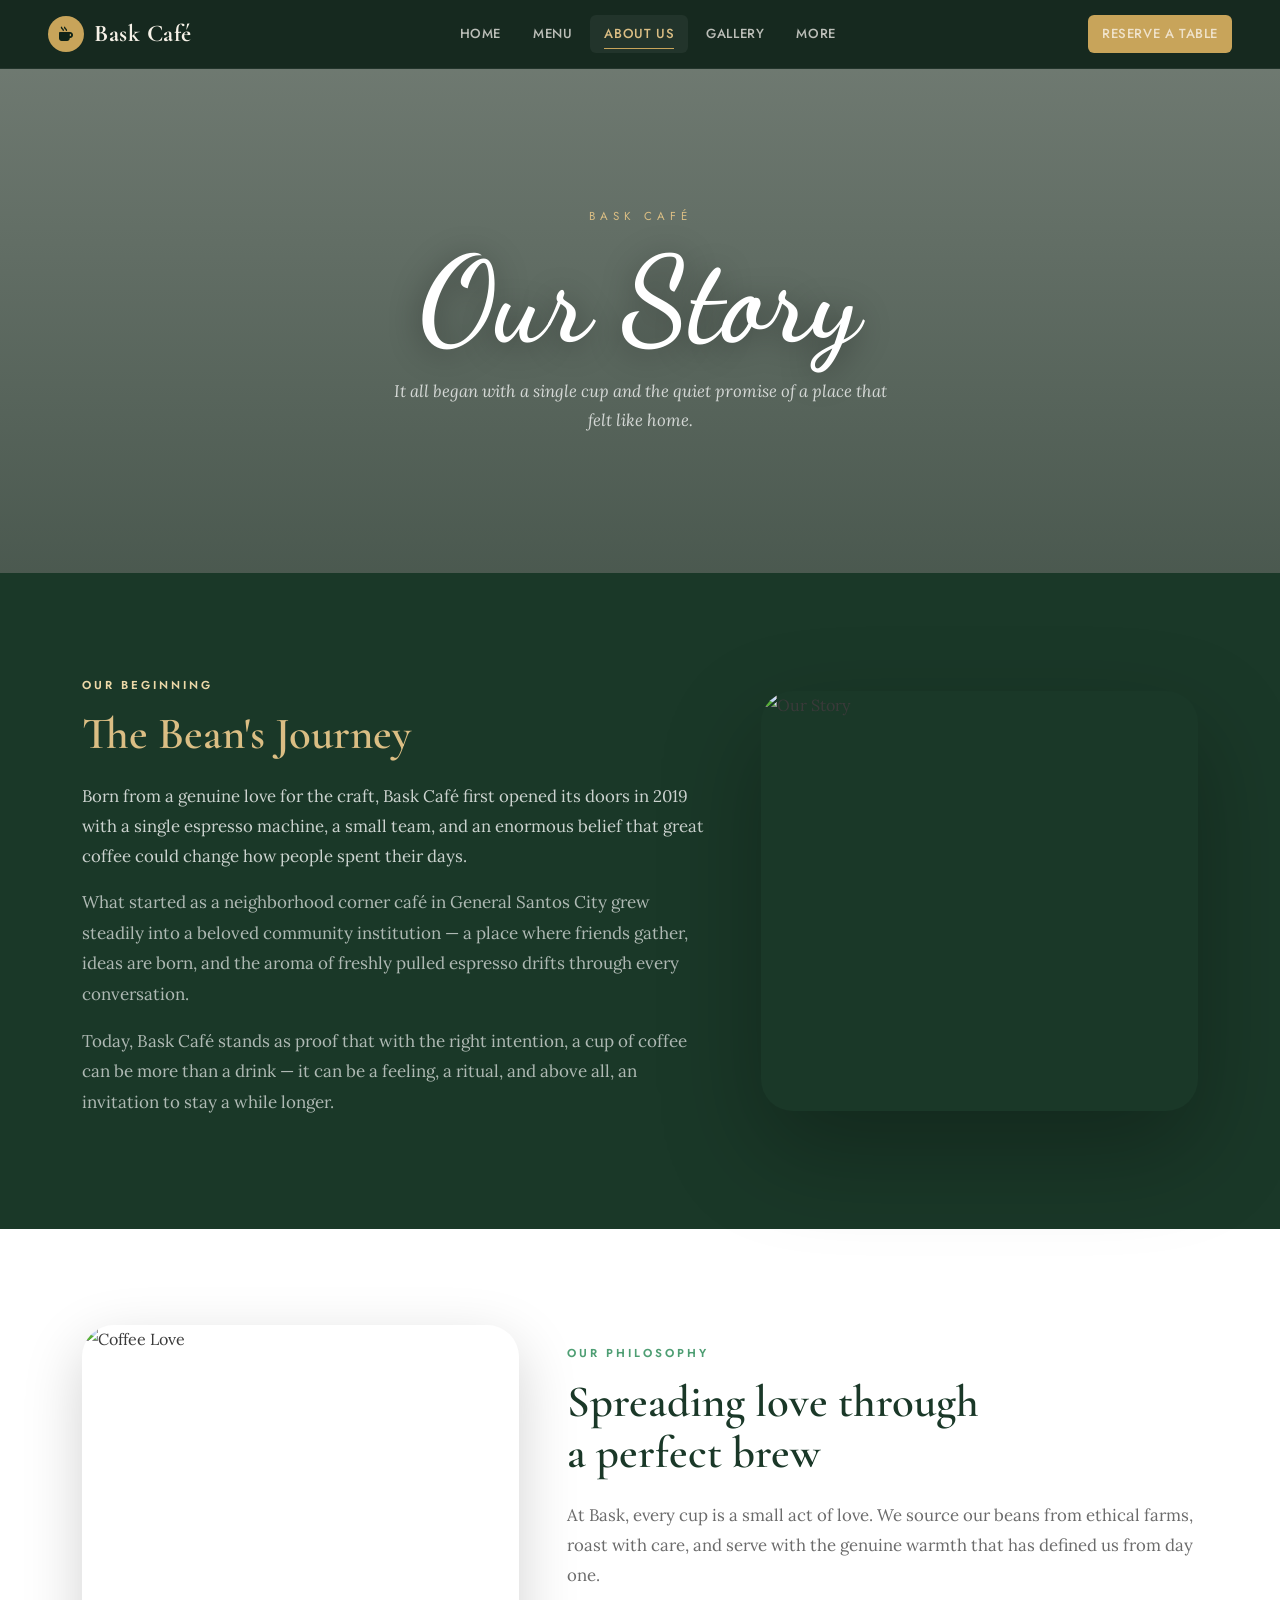
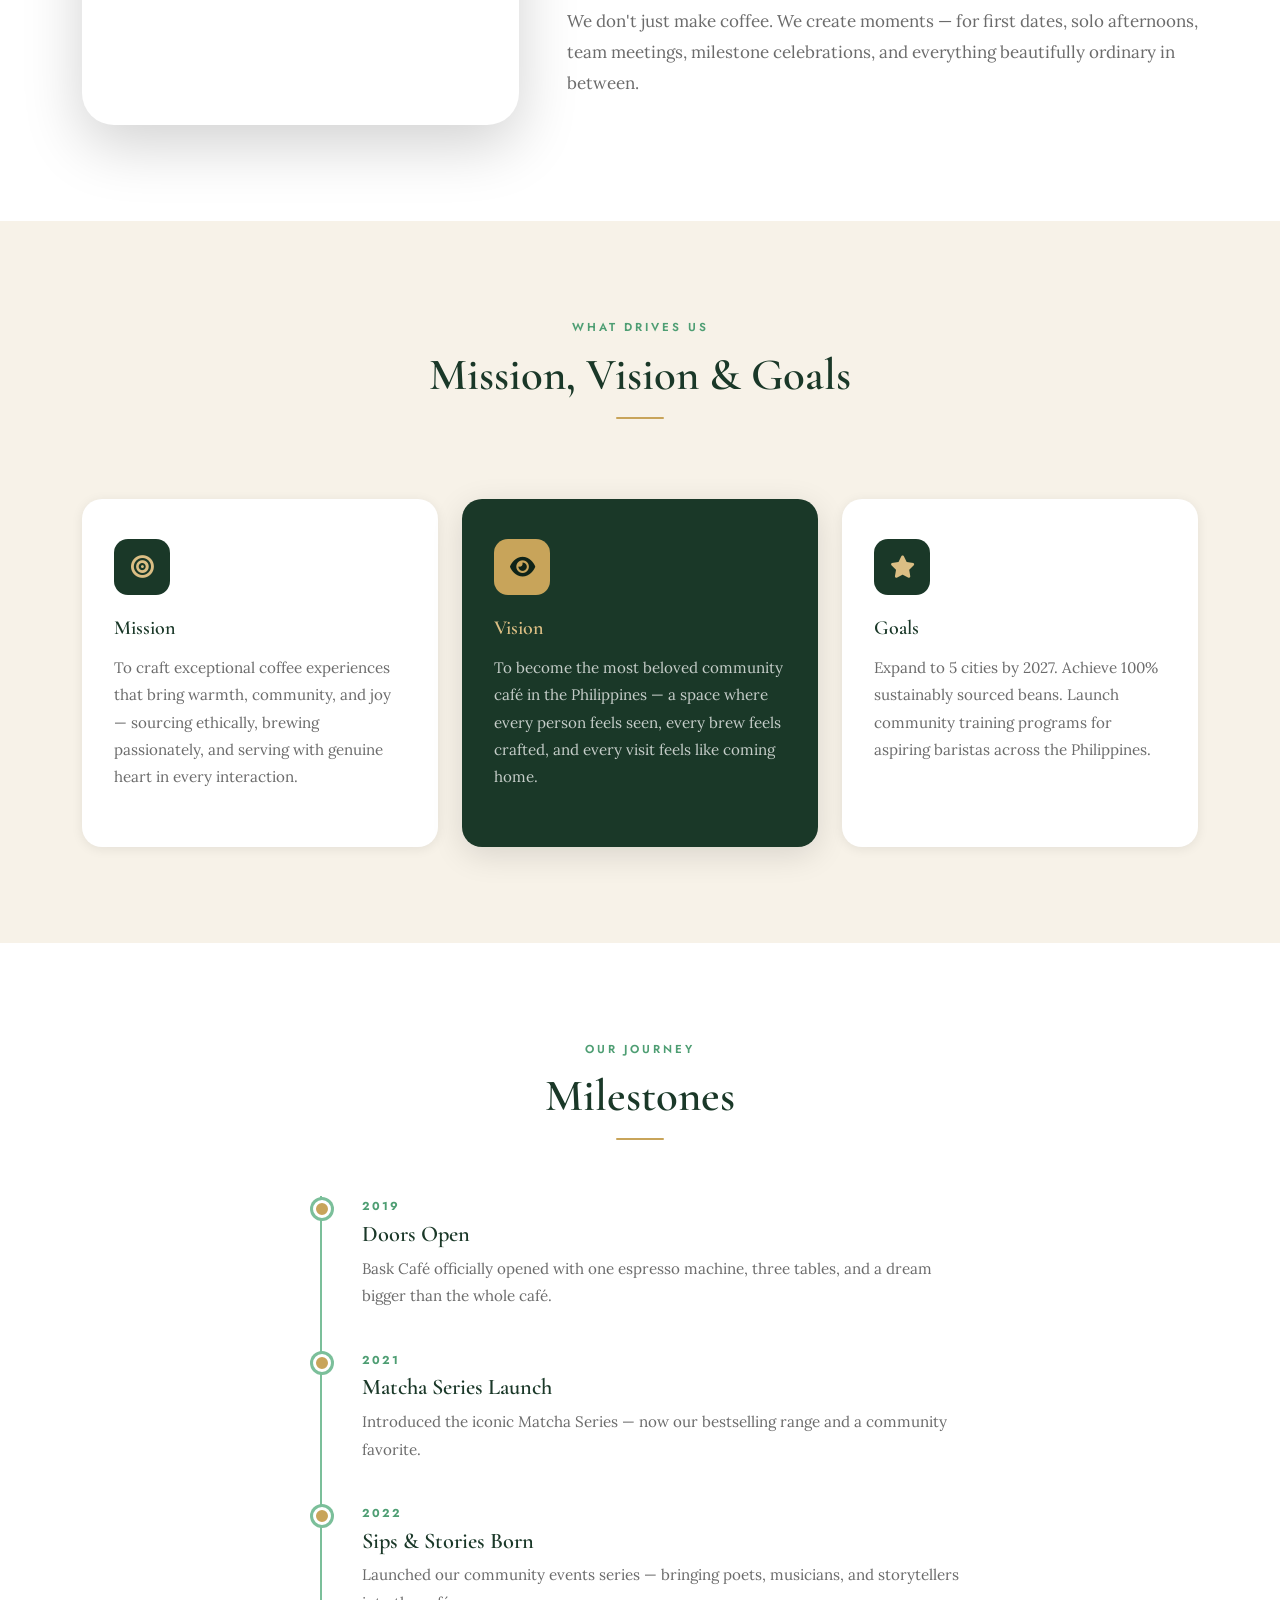
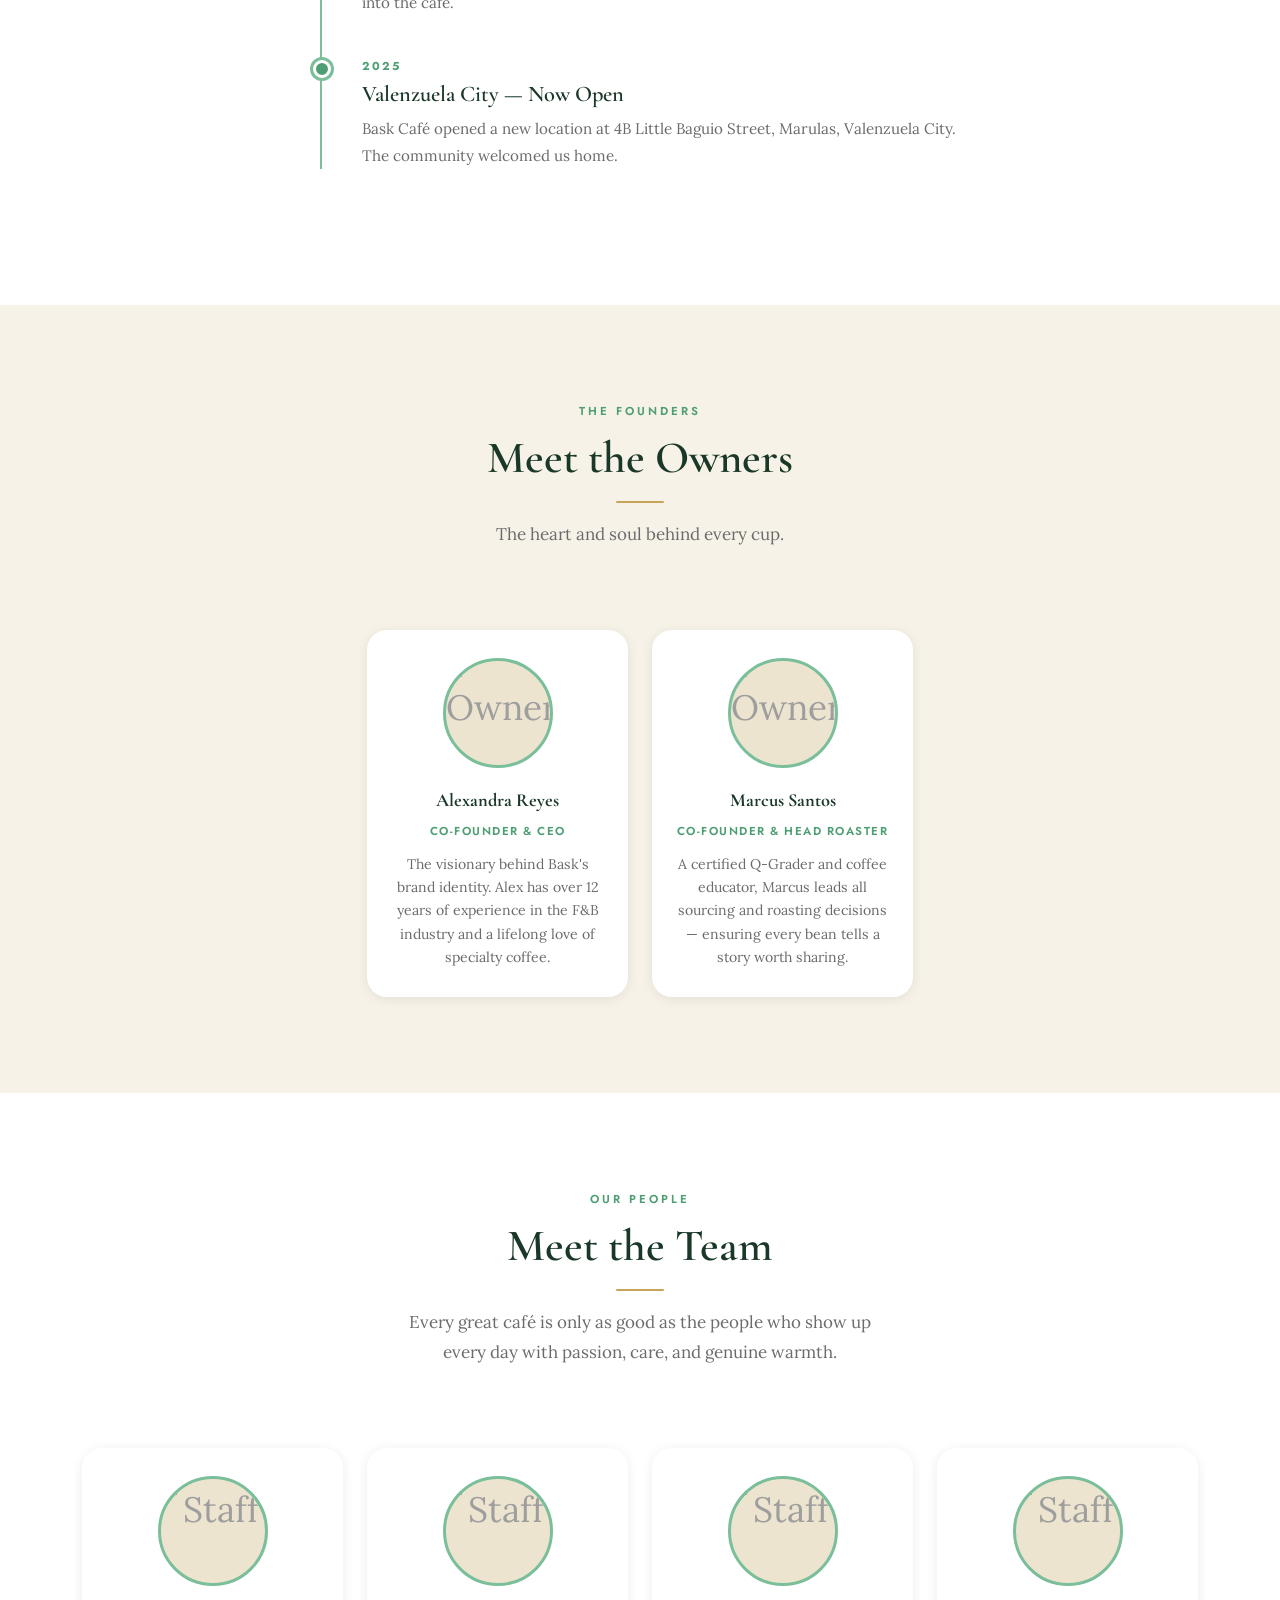
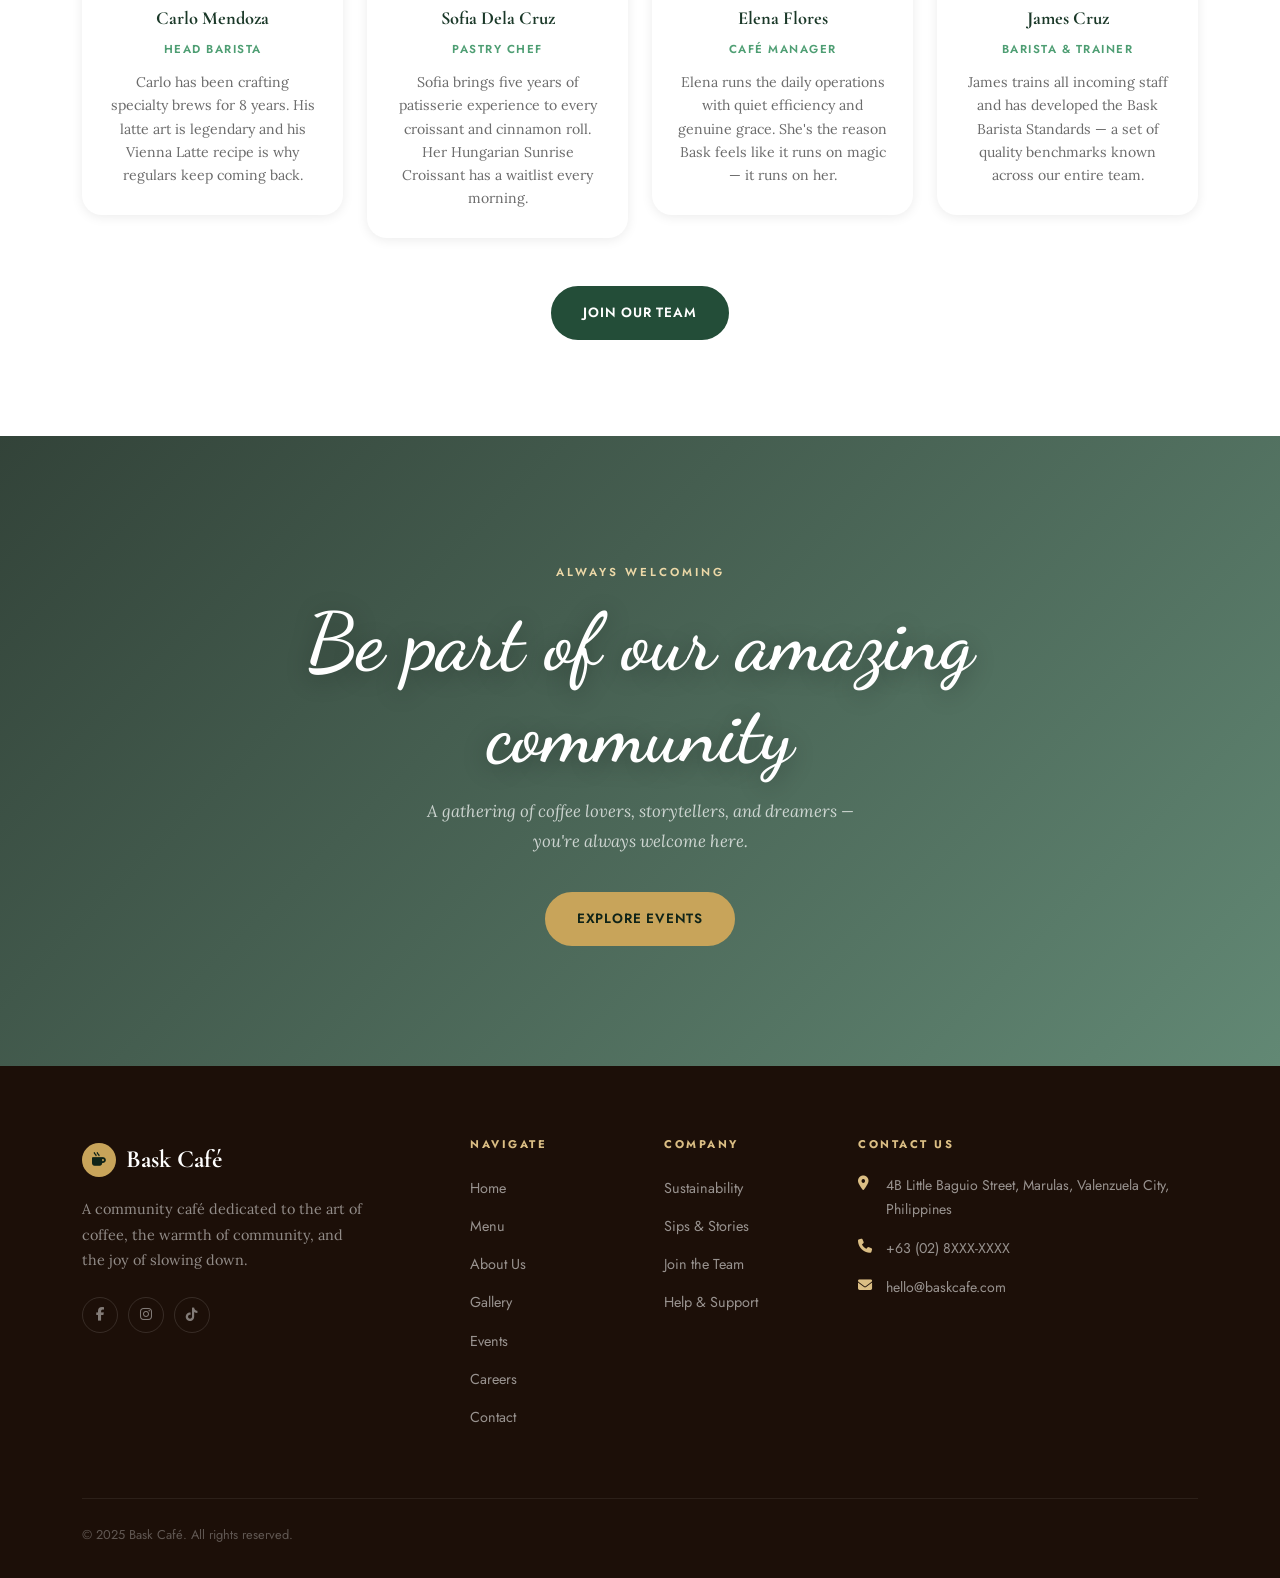
==== about.html @ c2fa4492 "refactor(ui/ux): first output layout" ====
<!DOCTYPE html>
<html lang="en">
<head>
  <meta charset="UTF-8"/>
  <meta name="viewport" content="width=device-width,initial-scale=1.0"/>
  <title>Bask Café — About Us</title>
  <link rel="stylesheet" href="https://cdn.jsdelivr.net/npm/bootstrap@5.3.2/dist/css/bootstrap.min.css"/>
  <link rel="stylesheet" href="https://cdnjs.cloudflare.com/ajax/libs/font-awesome/6.5.0/css/all.min.css"/>
  <link rel="stylesheet" href="style.css"/>
</head>
<body>
<nav class="navbar navbar-expand-lg bask-nav" id="mainNav">
  <div class="container-fluid">
    <a class="navbar-brand" href="index.html"><span class="brand-icon"><i class="fas fa-mug-hot"></i></span>Bask Café</a>
    <button class="navbar-toggler" type="button" data-bs-toggle="collapse" data-bs-target="#navMenu"><span class="navbar-toggler-icon"></span></button>
    <div class="collapse navbar-collapse justify-content-center" id="navMenu">
      <ul class="navbar-nav gap-1">
        <li class="nav-item"><a class="nav-link" href="index.html">Home</a></li>
        <li class="nav-item"><a class="nav-link" href="menu.html">Menu</a></li>
        <li class="nav-item"><a class="nav-link active" href="about.html">About Us</a></li>
        <li class="nav-item"><a class="nav-link" href="gallery.html">Gallery</a></li>
        <li class="nav-item dropdown">
          <a class="nav-link dropdown-toggle" href="#" data-bs-toggle="dropdown">More</a>
          <ul class="dropdown-menu">
            <li><a class="dropdown-item" href="events.html"><i class="fas fa-calendar-alt me-2 opacity-50"></i>Events &amp; Stories</a></li>
            <li><a class="dropdown-item" href="careers.html"><i class="fas fa-briefcase me-2 opacity-50"></i>Careers</a></li>
            <li><a class="dropdown-item" href="environment.html"><i class="fas fa-leaf me-2 opacity-50"></i>Our Environment</a></li>
            <li><hr class="dropdown-divider"/></li>
            <li><a class="dropdown-item" href="contact.html"><i class="fas fa-envelope me-2 opacity-50"></i>Contact Us</a></li>
          </ul>
        </li>
      </ul>
    </div>
    <div class="d-none d-lg-flex"><a href="contact.html" class="nav-link btn-nav-reserve">Reserve a Table</a></div>
  </div>
</nav>

<!-- HERO -->
<section class="page-hero">
  <div class="page-hero__bg" style="background-image:url('https://images.unsplash.com/photo-1554118811-1e0d58224f24?w=1920&q=85');"></div>
  <div class="page-hero__overlay"></div>
  <div class="page-hero__content">
    <p style="font-family:var(--font-ui);font-size:.72rem;letter-spacing:5px;text-transform:uppercase;color:var(--gold-400);margin-bottom:14px;">Bask Café</p>
    <h1 class="page-hero__script">Our Story</h1>
    <p class="page-hero__sub">It all began with a single cup and the quiet promise of a place that felt like home.</p>
  </div>
</section>

<!-- THE BEAN'S JOURNEY -->
<section class="section" style="background:var(--green-800);">
  <div class="container">
    <div class="row align-items-center g-5">
      <div class="col-lg-7" data-reveal>
        <span class="eyebrow" style="color:var(--gold-300);">Our Beginning</span>
        <h2 style="margin:12px 0 20px;color:var(--gold-400);">The Bean's Journey</h2>
        <p style="color:rgba(255,255,255,.78);margin-bottom:16px;font-size:1.05rem;">Born from a genuine love for the craft, Bask Café first opened its doors in 2019 with a single espresso machine, a small team, and an enormous belief that great coffee could change how people spent their days.</p>
        <p style="color:rgba(255,255,255,.65);margin-bottom:16px;">What started as a neighborhood corner café in General Santos City grew steadily into a beloved community institution — a place where friends gather, ideas are born, and the aroma of freshly pulled espresso drifts through every conversation.</p>
        <p style="color:rgba(255,255,255,.65);">Today, Bask Café stands as proof that with the right intention, a cup of coffee can be more than a drink — it can be a feeling, a ritual, and above all, an invitation to stay a while longer.</p>
      </div>
      <div class="col-lg-5" data-reveal data-reveal-delay="2">
        <div style="border-radius:var(--radius-xl);overflow:hidden;box-shadow:var(--shadow-xl);">
          <img src="https://images.unsplash.com/photo-1442512595331-e89e73853f31?w=700&q=85" alt="Our Story" style="width:100%;height:420px;object-fit:cover;"/>
        </div>
      </div>
    </div>
  </div>
</section>

<!-- SPREADING LOVE -->
<section class="section bg-white">
  <div class="container">
    <div class="row align-items-center g-5">
      <div class="col-lg-5" data-reveal>
        <div style="border-radius:var(--radius-xl);overflow:hidden;box-shadow:var(--shadow-lg);">
          <img src="https://images.unsplash.com/photo-1445116572660-236099ec97a0?w=700&q=85" alt="Coffee Love" style="width:100%;height:400px;object-fit:cover;"/>
        </div>
      </div>
      <div class="col-lg-7" data-reveal data-reveal-delay="2">
        <span class="eyebrow">Our Philosophy</span>
        <h2 style="margin:12px 0 20px;">Spreading love through<br>a perfect brew</h2>
        <p style="color:var(--text-500);margin-bottom:16px;font-size:1.05rem;">At Bask, every cup is a small act of love. We source our beans from ethical farms, roast with care, and serve with the genuine warmth that has defined us from day one.</p>
        <p style="color:var(--text-500);">We don't just make coffee. We create moments — for first dates, solo afternoons, team meetings, milestone celebrations, and everything beautifully ordinary in between.</p>
      </div>
    </div>
  </div>
</section>

<!-- MISSION / VISION / GOALS -->
<section class="section bg-cream">
  <div class="container">
    <div class="section-header centered" data-reveal>
      <span class="eyebrow">What Drives Us</span>
      <h2 style="margin-top:12px;">Mission, Vision &amp; Goals</h2>
      <div class="divider centered"></div>
    </div>
    <div class="row g-4 mt-2">
      <div class="col-md-4" data-reveal data-reveal-delay="1">
        <div style="background:var(--white);border-radius:var(--radius-lg);padding:40px 32px;height:100%;box-shadow:var(--shadow-sm);">
          <div style="width:56px;height:56px;background:var(--green-800);border-radius:14px;display:flex;align-items:center;justify-content:center;margin-bottom:22px;">
            <i class="fas fa-bullseye" style="color:var(--gold-400);font-size:1.4rem;"></i>
          </div>
          <h4 style="color:var(--green-800);margin-bottom:14px;font-size:1.25rem;">Mission</h4>
          <p style="color:var(--text-500);font-size:.95rem;line-height:1.8;">To craft exceptional coffee experiences that bring warmth, community, and joy — sourcing ethically, brewing passionately, and serving with genuine heart in every interaction.</p>
        </div>
      </div>
      <div class="col-md-4" data-reveal data-reveal-delay="2">
        <div style="background:var(--green-800);border-radius:var(--radius-lg);padding:40px 32px;height:100%;box-shadow:var(--shadow-md);">
          <div style="width:56px;height:56px;background:var(--gold-500);border-radius:14px;display:flex;align-items:center;justify-content:center;margin-bottom:22px;">
            <i class="fas fa-eye" style="color:var(--green-900);font-size:1.4rem;"></i>
          </div>
          <h4 style="color:var(--gold-400);margin-bottom:14px;font-size:1.25rem;">Vision</h4>
          <p style="color:rgba(255,255,255,.75);font-size:.95rem;line-height:1.8;">To become the most beloved community café in the Philippines — a space where every person feels seen, every brew feels crafted, and every visit feels like coming home.</p>
        </div>
      </div>
      <div class="col-md-4" data-reveal data-reveal-delay="3">
        <div style="background:var(--white);border-radius:var(--radius-lg);padding:40px 32px;height:100%;box-shadow:var(--shadow-sm);">
          <div style="width:56px;height:56px;background:var(--green-800);border-radius:14px;display:flex;align-items:center;justify-content:center;margin-bottom:22px;">
            <i class="fas fa-star" style="color:var(--gold-400);font-size:1.4rem;"></i>
          </div>
          <h4 style="color:var(--green-800);margin-bottom:14px;font-size:1.25rem;">Goals</h4>
          <p style="color:var(--text-500);font-size:.95rem;line-height:1.8;">Expand to 5 cities by 2027. Achieve 100% sustainably sourced beans. Launch community training programs for aspiring baristas across the Philippines.</p>
        </div>
      </div>
    </div>
  </div>
</section>

<!-- MILESTONES -->
<section class="section bg-white">
  <div class="container">
    <div class="section-header centered" data-reveal>
      <span class="eyebrow">Our Journey</span>
      <h2 style="margin-top:12px;">Milestones</h2>
      <div class="divider centered"></div>
    </div>
    <div style="position:relative;padding-left:40px;border-left:2px solid var(--green-300);max-width:640px;margin:40px auto 0;">
      <div style="margin-bottom:40px;position:relative;" data-reveal>
        <div style="position:absolute;left:-49px;top:4px;width:18px;height:18px;border-radius:50%;background:var(--gold-500);border:3px solid var(--white);box-shadow:0 0 0 3px var(--green-300);"></div>
        <p style="font-family:var(--font-ui);font-size:.72rem;font-weight:700;letter-spacing:2px;color:var(--green-400);text-transform:uppercase;margin-bottom:4px;">2019</p>
        <h4 style="color:var(--green-800);margin-bottom:8px;">Doors Open</h4>
        <p style="color:var(--text-500);font-size:.95rem;">Bask Café officially opened with one espresso machine, three tables, and a dream bigger than the whole café.</p>
      </div>
      <div style="margin-bottom:40px;position:relative;" data-reveal data-reveal-delay="1">
        <div style="position:absolute;left:-49px;top:4px;width:18px;height:18px;border-radius:50%;background:var(--gold-500);border:3px solid var(--white);box-shadow:0 0 0 3px var(--green-300);"></div>
        <p style="font-family:var(--font-ui);font-size:.72rem;font-weight:700;letter-spacing:2px;color:var(--green-400);text-transform:uppercase;margin-bottom:4px;">2021</p>
        <h4 style="color:var(--green-800);margin-bottom:8px;">Matcha Series Launch</h4>
        <p style="color:var(--text-500);font-size:.95rem;">Introduced the iconic Matcha Series — now our bestselling range and a community favorite.</p>
      </div>
      <div style="margin-bottom:40px;position:relative;" data-reveal data-reveal-delay="2">
        <div style="position:absolute;left:-49px;top:4px;width:18px;height:18px;border-radius:50%;background:var(--gold-500);border:3px solid var(--white);box-shadow:0 0 0 3px var(--green-300);"></div>
        <p style="font-family:var(--font-ui);font-size:.72rem;font-weight:700;letter-spacing:2px;color:var(--green-400);text-transform:uppercase;margin-bottom:4px;">2022</p>
        <h4 style="color:var(--green-800);margin-bottom:8px;">Sips &amp; Stories Born</h4>
        <p style="color:var(--text-500);font-size:.95rem;">Launched our community events series — bringing poets, musicians, and storytellers into the café.</p>
      </div>
      <div style="margin-bottom:40px;position:relative;" data-reveal data-reveal-delay="3">
        <div style="position:absolute;left:-49px;top:4px;width:18px;height:18px;border-radius:50%;background:var(--green-400);border:3px solid var(--white);box-shadow:0 0 0 3px var(--green-300);"></div>
        <p style="font-family:var(--font-ui);font-size:.72rem;font-weight:700;letter-spacing:2px;color:var(--green-400);text-transform:uppercase;margin-bottom:4px;">2025</p>
        <h4 style="color:var(--green-800);margin-bottom:8px;">Valenzuela City — Now Open</h4>
        <p style="color:var(--text-500);font-size:.95rem;">Bask Café opened a new location at 4B Little Baguio Street, Marulas, Valenzuela City. The community welcomed us home.</p>
      </div>
    </div>
  </div>
</section>

<!-- MEET THE OWNERS -->
<section class="section bg-cream">
  <div class="container">
    <div class="section-header centered" data-reveal>
      <span class="eyebrow">The Founders</span>
      <h2 style="margin-top:12px;">Meet the Owners</h2>
      <div class="divider centered"></div>
      <p style="color:var(--text-500);max-width:500px;margin:0 auto;">The heart and soul behind every cup.</p>
    </div>
    <div class="row g-4 justify-content-center mt-2">
      <div class="col-6 col-md-4 col-lg-3" data-reveal data-reveal-delay="1">
        <div class="team-card">
          <div class="team-card__photo-placeholder">
            <img src="https://images.unsplash.com/photo-1573497019940-1c28c88b4f3e?w=300&q=80" alt="Owner" style="width:100%;height:100%;object-fit:cover;border-radius:50%;"/>
          </div>
          <div class="team-card__body">
            <div class="team-card__name">Alexandra Reyes</div>
            <div class="team-card__role">Co-Founder &amp; CEO</div>
            <div class="team-card__bio">The visionary behind Bask's brand identity. Alex has over 12 years of experience in the F&amp;B industry and a lifelong love of specialty coffee.</div>
          </div>
        </div>
      </div>
      <div class="col-6 col-md-4 col-lg-3" data-reveal data-reveal-delay="2">
        <div class="team-card">
          <div class="team-card__photo-placeholder">
            <img src="https://images.unsplash.com/photo-1507003211169-0a1dd7228f2d?w=300&q=80" alt="Owner" style="width:100%;height:100%;object-fit:cover;border-radius:50%;"/>
          </div>
          <div class="team-card__body">
            <div class="team-card__name">Marcus Santos</div>
            <div class="team-card__role">Co-Founder &amp; Head Roaster</div>
            <div class="team-card__bio">A certified Q-Grader and coffee educator, Marcus leads all sourcing and roasting decisions — ensuring every bean tells a story worth sharing.</div>
          </div>
        </div>
      </div>
    </div>
  </div>
</section>

<!-- MEET THE STAFF -->
<section class="section bg-white">
  <div class="container">
    <div class="section-header centered" data-reveal>
      <span class="eyebrow">Our People</span>
      <h2 style="margin-top:12px;">Meet the Team</h2>
      <div class="divider centered"></div>
      <p style="color:var(--text-500);max-width:480px;margin:0 auto;">Every great café is only as good as the people who show up every day with passion, care, and genuine warmth.</p>
    </div>
    <div class="row g-4 justify-content-center mt-2">
      <div class="col-6 col-md-4 col-lg-3" data-reveal data-reveal-delay="1">
        <div class="team-card">
          <div class="team-card__photo-placeholder" style="overflow:hidden;">
            <img src="https://images.unsplash.com/photo-1488161628813-04466f872be2?w=300&q=80" alt="Staff" style="width:100%;height:100%;object-fit:cover;border-radius:50%;"/>
          </div>
          <div class="team-card__body">
            <div class="team-card__name">Carlo Mendoza</div>
            <div class="team-card__role">Head Barista</div>
            <div class="team-card__bio">Carlo has been crafting specialty brews for 8 years. His latte art is legendary and his Vienna Latte recipe is why regulars keep coming back.</div>
          </div>
        </div>
      </div>
      <div class="col-6 col-md-4 col-lg-3" data-reveal data-reveal-delay="2">
        <div class="team-card">
          <div class="team-card__photo-placeholder" style="overflow:hidden;">
            <img src="https://images.unsplash.com/photo-1580489944761-15a19d654956?w=300&q=80" alt="Staff" style="width:100%;height:100%;object-fit:cover;border-radius:50%;"/>
          </div>
          <div class="team-card__body">
            <div class="team-card__name">Sofia Dela Cruz</div>
            <div class="team-card__role">Pastry Chef</div>
            <div class="team-card__bio">Sofia brings five years of patisserie experience to every croissant and cinnamon roll. Her Hungarian Sunrise Croissant has a waitlist every morning.</div>
          </div>
        </div>
      </div>
      <div class="col-6 col-md-4 col-lg-3" data-reveal data-reveal-delay="3">
        <div class="team-card">
          <div class="team-card__photo-placeholder" style="overflow:hidden;">
            <img src="https://images.unsplash.com/photo-1438761681033-6461ffad8d80?w=300&q=80" alt="Staff" style="width:100%;height:100%;object-fit:cover;border-radius:50%;"/>
          </div>
          <div class="team-card__body">
            <div class="team-card__name">Elena Flores</div>
            <div class="team-card__role">Café Manager</div>
            <div class="team-card__bio">Elena runs the daily operations with quiet efficiency and genuine grace. She's the reason Bask feels like it runs on magic — it runs on her.</div>
          </div>
        </div>
      </div>
      <div class="col-6 col-md-4 col-lg-3" data-reveal data-reveal-delay="4">
        <div class="team-card">
          <div class="team-card__photo-placeholder" style="overflow:hidden;">
            <img src="https://images.unsplash.com/photo-1507003211169-0a1dd7228f2d?w=300&q=80" alt="Staff" style="width:100%;height:100%;object-fit:cover;border-radius:50%;"/>
          </div>
          <div class="team-card__body">
            <div class="team-card__name">James Cruz</div>
            <div class="team-card__role">Barista &amp; Trainer</div>
            <div class="team-card__bio">James trains all incoming staff and has developed the Bask Barista Standards — a set of quality benchmarks known across our entire team.</div>
          </div>
        </div>
      </div>
    </div>
    <div class="text-center mt-5" data-reveal>
      <a href="careers.html" class="btn-bask btn-bask-green">Join Our Team</a>
    </div>
  </div>
</section>

<!-- COMMUNITY CTA -->
<section class="community-section">
  <div class="community-section__bg" style="background-image:url('https://images.unsplash.com/photo-1447933601403-0c6688de566e?w=1600&q=80');"></div>
  <div class="community-section__overlay"></div>
  <div class="container community-section__content">
    <span class="eyebrow" style="color:var(--gold-300);" data-reveal>Always Welcoming</span>
    <h2 data-reveal data-reveal-delay="1" style="margin:12px 0 16px;">Be part of our amazing<br>community</h2>
    <p style="color:rgba(255,255,255,.72);max-width:440px;margin:0 auto 36px;font-size:1.05rem;font-style:italic;" data-reveal data-reveal-delay="2">A gathering of coffee lovers, storytellers, and dreamers — you're always welcome here.</p>
    <a href="events.html" class="btn-bask btn-bask-gold" data-reveal data-reveal-delay="3">Explore Events</a>
  </div>
</section>

<footer class="bask-footer">
  <div class="container">
    <div class="row g-5">
      <div class="col-lg-4"><div class="footer__brand"><span class="footer__brand-icon"><i class="fas fa-mug-hot"></i></span>Bask Café</div><p class="footer__desc">A community café dedicated to the art of coffee, the warmth of community, and the joy of slowing down.</p><div class="footer__socials mt-4"><a href="#" class="footer__social-btn"><i class="fab fa-facebook-f"></i></a><a href="#" class="footer__social-btn"><i class="fab fa-instagram"></i></a><a href="#" class="footer__social-btn"><i class="fab fa-tiktok"></i></a></div></div>
      <div class="col-6 col-lg-2"><h6 class="footer__heading">Navigate</h6><ul class="footer__links"><li><a href="index.html">Home</a></li><li><a href="menu.html">Menu</a></li><li><a href="about.html">About Us</a></li><li><a href="gallery.html">Gallery</a></li><li><a href="events.html">Events</a></li><li><a href="careers.html">Careers</a></li><li><a href="contact.html">Contact</a></li></ul></div>
      <div class="col-6 col-lg-2"><h6 class="footer__heading">Company</h6><ul class="footer__links"><li><a href="environment.html">Sustainability</a></li><li><a href="events.html">Sips &amp; Stories</a></li><li><a href="careers.html">Join the Team</a></li><li><a href="contact.html">Help &amp; Support</a></li></ul></div>
      <div class="col-lg-4"><h6 class="footer__heading">Contact Us</h6><div class="footer__contact-item"><i class="fas fa-map-marker-alt"></i><span>4B Little Baguio Street, Marulas, Valenzuela City, Philippines</span></div><div class="footer__contact-item"><i class="fas fa-phone"></i><span>+63 (02) 8XXX-XXXX</span></div><div class="footer__contact-item"><i class="fas fa-envelope"></i><span>hello@baskcafe.com</span></div></div>
    </div>
    <div class="footer__bottom"><p>© 2025 Bask Café. All rights reserved.</p></div>
  </div>
</footer>
<button class="back-to-top" id="backToTop"><i class="fas fa-chevron-up"></i></button>
<script src="https://cdn.jsdelivr.net/npm/bootstrap@5.3.2/dist/js/bootstrap.bundle.min.js"></script>
<script src="main.js"></script>
</body>
</html>
---- style.css ----
/* ================================================================
   BASK CAFÉ — Master Stylesheet v2.0
   baskcafe.infinityfreeapp.com
   ================================================================ */

@import url('https://fonts.googleapis.com/css2?family=Cormorant+Garamond:ital,wght@0,300;0,400;0,600;0,700;1,300;1,400;1,600&family=Dancing+Script:wght@500;600;700&family=Jost:wght@300;400;500;600;700&family=Lora:ital,wght@0,400;0,600;1,400&display=swap');

/* ── CSS Variables ── */
:root {
  /* Palette */
  --green-900: #0f2318;
  --green-800: #1a3828;
  --green-700: #234d38;
  --green-600: #2e6249;
  --green-500: #3a7a5c;
  --green-400: #4e9e73;
  --green-300: #7bbf9a;
  --green-100: #d4ead9;
  --cream-100: #fdfaf5;
  --cream-200: #f7f2e8;
  --cream-300: #ede4d0;
  --cream-400: #ddd0b5;
  --brown-900: #1c0f08;
  --brown-800: #2e1a0e;
  --brown-700: #4a2c17;
  --brown-500: #7a5233;
  --gold-500:  #c8a45a;
  --gold-400:  #dbbe84;
  --gold-300:  #edd9a8;
  --white:     #ffffff;
  --text-900:  #111111;
  --text-700:  #3a3a3a;
  --text-500:  #6b6b6b;
  --text-300:  #9e9e9e;

  /* Typography */
  --font-display: 'Cormorant Garamond', serif;
  --font-script:  'Dancing Script', cursive;
  --font-ui:      'Jost', sans-serif;
  --font-body:    'Lora', serif;

  /* Spacing & Shape */
  --radius-sm:  6px;
  --radius-md:  12px;
  --radius-lg:  20px;
  --radius-xl:  32px;

  /* Shadows */
  --shadow-xs:  0 1px 4px rgba(0,0,0,.06);
  --shadow-sm:  0 2px 12px rgba(0,0,0,.08);
  --shadow-md:  0 8px 32px rgba(0,0,0,.12);
  --shadow-lg:  0 20px 60px rgba(0,0,0,.18);
  --shadow-xl:  0 40px 100px rgba(0,0,0,.28);

  /* Transitions */
  --ease:        cubic-bezier(.4,0,.2,1);
  --ease-spring: cubic-bezier(.34,1.56,.64,1);
  --t-fast:  .15s;
  --t-mid:   .3s;
  --t-slow:  .6s;
}

/* ── Reset ── */
*,*::before,*::after { box-sizing:border-box; margin:0; padding:0; }
html { scroll-behavior:smooth; font-size:16px; }
body {
  font-family: var(--font-body);
  font-size: 1rem;
  line-height: 1.75;
  color: var(--text-700);
  background: var(--cream-100);
  overflow-x: hidden;
  -webkit-font-smoothing: antialiased;
}
img { max-width:100%; height:auto; display:block; }
a  { text-decoration:none; color:inherit; }

/* ── TYPOGRAPHY SCALE ── */
h1,h2,h3,h4,h5,h6 {
  font-family: var(--font-display);
  line-height: 1.15;
  color: var(--green-800);
  font-weight: 600;
}
h1 { font-size: clamp(2.4rem, 5vw, 3.8rem); }
h2 { font-size: clamp(1.8rem, 3.5vw, 2.8rem); }
h3 { font-size: clamp(1.4rem, 2.5vw, 1.9rem); }
h4 { font-size: clamp(1.1rem, 2vw, 1.4rem); }
p  { font-size: 1.0625rem; line-height: 1.8; }

.script-title {
  font-family: var(--font-script);
  font-weight: 700;
  line-height: 1;
}

.eyebrow {
  font-family: var(--font-ui);
  font-size: .72rem;
  font-weight: 600;
  letter-spacing: 3px;
  text-transform: uppercase;
  color: var(--green-400);
}

/* ════════════════════════════════════════
   NAVBAR
════════════════════════════════════════ */
.bask-nav {
  position: sticky;
  top: 0;
  z-index: 1000;
  background: rgba(15, 35, 24, .97);
  backdrop-filter: blur(16px);
  -webkit-backdrop-filter: blur(16px);
  border-bottom: 1px solid rgba(255,255,255,.06);
  transition: background var(--t-mid) var(--ease);
}

.bask-nav .container-fluid { padding: 0 clamp(1rem, 4vw, 3rem); }
.bask-nav .navbar-brand {
  font-family: var(--font-display);
  font-size: 1.5rem;
  font-weight: 700;
  color: var(--cream-200) !important;
  letter-spacing: .5px;
  display: flex;
  align-items: center;
  gap: 10px;
}
.bask-nav .brand-icon {
  width: 36px;
  height: 36px;
  background: var(--gold-500);
  border-radius: 50%;
  display: flex;
  align-items: center;
  justify-content: center;
  font-size: .9rem;
  color: var(--green-900);
  flex-shrink: 0;
}

/* Nav links */
.bask-nav .nav-link {
  font-family: var(--font-ui);
  font-size: .82rem;
  font-weight: 500;
  letter-spacing: .6px;
  text-transform: uppercase;
  color: rgba(253,250,245,.72) !important;
  padding: 8px 14px !important;
  border-radius: var(--radius-sm);
  position: relative;
  transition: color var(--t-fast) var(--ease), background var(--t-fast) var(--ease);
}
.bask-nav .nav-link::after {
  content: '';
  position: absolute;
  bottom: 4px;
  left: 14px;
  right: 14px;
  height: 1.5px;
  background: var(--gold-500);
  transform: scaleX(0);
  transition: transform var(--t-mid) var(--ease-spring);
}
.bask-nav .nav-link:hover,
.bask-nav .nav-link.active {
  color: var(--gold-400) !important;
  background: rgba(255,255,255,.05);
}
.bask-nav .nav-link:hover::after,
.bask-nav .nav-link.active::after { transform: scaleX(1); }

/* Dropdown */
.bask-nav .dropdown-menu {
  background: var(--green-900);
  border: 1px solid rgba(255,255,255,.1);
  border-radius: var(--radius-md);
  padding: 8px;
  box-shadow: var(--shadow-lg);
  margin-top: 6px !important;
  min-width: 200px;
}
.bask-nav .dropdown-item {
  font-family: var(--font-ui);
  font-size: .84rem;
  color: rgba(253,250,245,.75);
  padding: 9px 14px;
  border-radius: var(--radius-sm);
  transition: all var(--t-fast) var(--ease);
}
.bask-nav .dropdown-item:hover {
  background: rgba(200,164,90,.15);
  color: var(--gold-400);
}
.bask-nav .dropdown-divider {
  border-color: rgba(255,255,255,.08);
  margin: 6px 0;
}

/* CTA Button in nav */
.btn-nav-reserve {
  font-family: var(--font-ui);
  font-size: .8rem;
  font-weight: 600;
  letter-spacing: .8px;
  text-transform: uppercase;
  color: var(--green-900) !important;
  background: var(--gold-500);
  border: none;
  padding: 9px 22px !important;
  border-radius: 40px;
  transition: all var(--t-mid) var(--ease-spring);
}
.btn-nav-reserve:hover {
  background: var(--gold-400);
  transform: scale(1.04);
  box-shadow: 0 4px 20px rgba(200,164,90,.45);
}
.btn-nav-reserve::after { display:none !important; }

.navbar-toggler {
  border: 1px solid rgba(255,255,255,.2) !important;
  padding: 6px 10px;
}
.navbar-toggler-icon { filter: invert(1) brightness(.8); }

/* ════════════════════════════════════════
   BUTTONS
════════════════════════════════════════ */
.btn-bask {
  display: inline-flex;
  align-items: center;
  gap: 8px;
  font-family: var(--font-ui);
  font-size: .84rem;
  font-weight: 600;
  letter-spacing: .8px;
  text-transform: uppercase;
  padding: 13px 30px;
  border-radius: 40px;
  border: 2px solid transparent;
  cursor: pointer;
  transition: all var(--t-mid) var(--ease-spring);
  white-space: nowrap;
}
.btn-bask:hover { transform: translateY(-2px); }

.btn-bask-green {
  background: var(--green-700);
  color: var(--white);
  border-color: var(--green-700);
}
.btn-bask-green:hover {
  background: var(--green-600);
  border-color: var(--green-600);
  box-shadow: 0 8px 28px rgba(46,98,73,.4);
  color: var(--white);
}

.btn-bask-gold {
  background: var(--gold-500);
  color: var(--green-900);
  border-color: var(--gold-500);
}
.btn-bask-gold:hover {
  background: var(--gold-400);
  border-color: var(--gold-400);
  box-shadow: 0 8px 28px rgba(200,164,90,.45);
  color: var(--green-900);
}

.btn-bask-outline-white {
  background: transparent;
  color: var(--white);
  border-color: rgba(255,255,255,.5);
}
.btn-bask-outline-white:hover {
  background: rgba(255,255,255,.1);
  border-color: var(--white);
  color: var(--white);
}

.btn-bask-outline-green {
  background: transparent;
  color: var(--green-700);
  border-color: var(--green-700);
}
.btn-bask-outline-green:hover {
  background: var(--green-700);
  color: var(--white);
}

/* ════════════════════════════════════════
   HERO / PAGE HERO
════════════════════════════════════════ */
.hero {
  position: relative;
  min-height: 90vh;
  display: flex;
  align-items: center;
  justify-content: center;
  overflow: hidden;
}
.hero-inner { min-height: 60vh; }

.hero__bg {
  position: absolute;
  inset: 0;
  background-size: cover;
  background-position: center;
  z-index: 0;
  transition: transform 8s ease;
}
.hero__overlay {
  position: absolute;
  inset: 0;
  z-index: 1;
}
.hero__content {
  position: relative;
  z-index: 2;
  padding: 60px 20px;
  text-align: center;
}

.hero__script {
  font-family: var(--font-script);
  font-size: clamp(5rem, 14vw, 11rem);
  color: var(--white);
  line-height: .95;
  text-shadow: 0 6px 40px rgba(0,0,0,.45);
}

.hero__tagline {
  font-family: var(--font-ui);
  font-size: .75rem;
  letter-spacing: 4px;
  text-transform: uppercase;
  color: var(--gold-400);
  margin-bottom: 12px;
}
.hero__sub {
  font-family: var(--font-body);
  font-size: 1.1rem;
  color: rgba(255,255,255,.8);
  max-width: 540px;
  margin: 20px auto 36px;
  line-height: 1.8;
  font-style: italic;
}

/* Scroll indicator */
.scroll-indicator {
  position: absolute;
  bottom: 32px;
  left: 50%;
  transform: translateX(-50%);
  z-index: 3;
  display: flex;
  flex-direction: column;
  align-items: center;
  gap: 6px;
}
.scroll-indicator span {
  font-family: var(--font-ui);
  font-size: .62rem;
  letter-spacing: 2px;
  text-transform: uppercase;
  color: rgba(255,255,255,.4);
}
.scroll-indicator__line {
  width: 1px;
  height: 48px;
  background: linear-gradient(to bottom, rgba(200,164,90,.6), transparent);
  animation: scrollPulse 2s ease infinite;
}
@keyframes scrollPulse {
  0%,100% { opacity:.4; transform:scaleY(1); }
  50%      { opacity:1;  transform:scaleY(1.1); }
}

/* ════════════════════════════════════════
   SECTION UTILITIES
════════════════════════════════════════ */
.section { padding: 96px 0; }
.section-sm { padding: 64px 0; }
.section-lg { padding: 128px 0; }

.section-header { margin-bottom: 56px; }
.section-header.centered { text-align: center; }
.section-header.centered .eyebrow { display: block; margin-bottom: 12px; }

.divider {
  width: 48px;
  height: 2px;
  background: var(--gold-500);
  border-radius: 2px;
  margin: 16px 0;
}
.divider.centered { margin: 16px auto; }

/* ════════════════════════════════════════
   CARD SYSTEM
════════════════════════════════════════ */
.card-bask {
  background: var(--white);
  border-radius: var(--radius-lg);
  overflow: hidden;
  box-shadow: var(--shadow-sm);
  transition: transform var(--t-mid) var(--ease), box-shadow var(--t-mid) var(--ease);
}
.card-bask:hover {
  transform: translateY(-6px);
  box-shadow: var(--shadow-md);
}

.card-bask__img {
  aspect-ratio: 4/3;
  overflow: hidden;
  background: var(--cream-300);
}
.card-bask__img img {
  width: 100%;
  height: 100%;
  object-fit: cover;
  transition: transform var(--t-slow) var(--ease);
}
.card-bask:hover .card-bask__img img { transform: scale(1.07); }

.card-bask__body { padding: 24px; }
.card-bask__title {
  font-family: var(--font-display);
  font-size: 1.15rem;
  color: var(--green-800);
  font-weight: 600;
  margin-bottom: 6px;
}
.card-bask__price {
  font-family: var(--font-ui);
  font-size: 1rem;
  font-weight: 700;
  color: var(--green-500);
}
.card-bask__desc {
  font-size: .9rem;
  color: var(--text-500);
  margin-top: 8px;
  line-height: 1.65;
}

/* ════════════════════════════════════════
   MENU ITEMS
════════════════════════════════════════ */
.menu-item {
  display: flex;
  gap: 12px;
  padding: 16px 0;
  border-bottom: 1px solid var(--cream-300);
  align-items: flex-start;
}
.menu-item:last-child { border-bottom: none; }

.menu-item__info { flex: 1; }
.menu-item__name {
  font-family: var(--font-ui);
  font-size: 1rem;
  font-weight: 600;
  color: var(--green-800);
  display: flex;
  align-items: center;
  gap: 8px;
  flex-wrap: wrap;
}
.menu-item__desc {
  font-size: .875rem;
  color: var(--text-500);
  margin-top: 4px;
  line-height: 1.6;
  font-family: var(--font-ui);
}
.menu-item__price {
  font-family: var(--font-ui);
  font-size: 1rem;
  font-weight: 700;
  color: var(--green-500);
  white-space: nowrap;
  padding-top: 2px;
}

.menu-dark .menu-item { border-bottom-color: rgba(255,255,255,.1); }
.menu-dark .menu-item__name { color: var(--cream-200); }
.menu-dark .menu-item__desc { color: rgba(253,250,245,.6); }
.menu-dark .menu-item__price { color: var(--gold-400); }

/* Badges */
.badge-bask {
  font-family: var(--font-ui);
  font-size: .62rem;
  font-weight: 700;
  letter-spacing: .6px;
  text-transform: uppercase;
  padding: 3px 9px;
  border-radius: 20px;
  display: inline-block;
}
.badge-new  { background: var(--gold-500);    color: var(--green-900); }
.badge-hot  { background: #d64a2e;            color: var(--white); }
.badge-best { background: var(--green-500);   color: var(--white); }

/* ════════════════════════════════════════
   TEAM CARDS
════════════════════════════════════════ */
.team-card {
  background: var(--white);
  border-radius: var(--radius-lg);
  overflow: hidden;
  box-shadow: var(--shadow-sm);
  transition: all var(--t-mid) var(--ease);
  text-align: center;
}
.team-card:hover { transform: translateY(-6px); box-shadow: var(--shadow-md); }
.team-card__photo {
  width: 110px;
  height: 110px;
  border-radius: 50%;
  object-fit: cover;
  border: 3px solid var(--green-300);
  margin: 28px auto 16px;
}
.team-card__photo-placeholder {
  width: 110px;
  height: 110px;
  border-radius: 50%;
  background: var(--cream-300);
  border: 3px solid var(--green-300);
  margin: 28px auto 16px;
  display: flex;
  align-items: center;
  justify-content: center;
  font-size: 2.2rem;
  color: var(--text-300);
  overflow: hidden;
}
.team-card__body { padding: 0 24px 28px; }
.team-card__name {
  font-family: var(--font-display);
  font-size: 1.15rem;
  color: var(--green-800);
  font-weight: 700;
}
.team-card__role {
  font-family: var(--font-ui);
  font-size: .72rem;
  font-weight: 600;
  letter-spacing: 1.5px;
  text-transform: uppercase;
  color: var(--green-400);
  margin: 5px 0 12px;
}
.team-card__bio {
  font-size: .88rem;
  color: var(--text-500);
  line-height: 1.65;
}

/* ════════════════════════════════════════
   HOURS CARD
════════════════════════════════════════ */
.hours-card {
  background: var(--green-800);
  border-radius: var(--radius-lg);
  padding: 40px 44px;
  color: var(--white);
  box-shadow: var(--shadow-md);
  position: relative;
  overflow: hidden;
}
.hours-card::before {
  content: '';
  position: absolute;
  top: -40px; right: -40px;
  width: 200px; height: 200px;
  border-radius: 50%;
  border: 1px solid rgba(200,164,90,.15);
}
.hours-card::after {
  content: '';
  position: absolute;
  bottom: -60px; left: -30px;
  width: 250px; height: 250px;
  border-radius: 50%;
  border: 1px solid rgba(200,164,90,.08);
}
.hours-card__title {
  font-family: var(--font-display);
  font-size: 1.6rem;
  color: var(--gold-400);
  font-weight: 700;
  margin-bottom: 4px;
}
.hours-card__sub {
  font-style: italic;
  font-size: .9rem;
  color: rgba(255,255,255,.55);
  margin-bottom: 28px;
}
.hours-row {
  display: flex;
  justify-content: space-between;
  padding: 11px 0;
  border-bottom: 1px solid rgba(255,255,255,.08);
  font-size: .95rem;
}
.hours-row:last-child { border-bottom: none; }
.hours-row__day { color: rgba(255,255,255,.75); font-family: var(--font-ui); }
.hours-row__time { color: var(--gold-400); font-weight: 600; font-family: var(--font-ui); }

/* ════════════════════════════════════════
   REVIEW / TESTIMONIAL
════════════════════════════════════════ */
.review-card {
  background: var(--green-800);
  border-radius: var(--radius-lg);
  padding: 44px 48px;
  color: var(--white);
  max-width: 740px;
  margin: 0 auto;
  position: relative;
}
.review-card::before {
  content: '\201C';
  position: absolute;
  top: -16px; left: 32px;
  font-family: var(--font-display);
  font-size: 8rem;
  line-height: 1;
  color: rgba(200,164,90,.15);
}
.review-card__stars { color: var(--gold-500); font-size: 1.2rem; margin-bottom: 20px; letter-spacing: 2px; }
.review-card__text {
  font-size: 1.05rem;
  line-height: 1.85;
  color: rgba(255,255,255,.88);
  font-style: italic;
  font-family: var(--font-body);
  margin-bottom: 24px;
}
.review-card__name {
  font-family: var(--font-display);
  font-size: 1rem;
  color: var(--gold-400);
  font-weight: 600;
}
.review-card__counter {
  font-family: var(--font-ui);
  font-size: .7rem;
  color: rgba(255,255,255,.3);
  letter-spacing: 1px;
  margin-top: 4px;
}

/* Review nav arrows */
.review-nav {
  background: none;
  border: 1.5px solid rgba(255,255,255,.2);
  color: var(--white);
  width: 44px;
  height: 44px;
  border-radius: 50%;
  display: flex;
  align-items: center;
  justify-content: center;
  font-size: 1.1rem;
  cursor: pointer;
  transition: all var(--t-mid) var(--ease);
  flex-shrink: 0;
}
.review-nav:hover {
  background: var(--gold-500);
  border-color: var(--gold-500);
  color: var(--green-900);
  transform: scale(1.08);
}

/* ════════════════════════════════════════
   COMMUNITY SECTION
════════════════════════════════════════ */
.community-section {
  position: relative;
  padding: 120px 0;
  overflow: hidden;
  text-align: center;
}
.community-section__bg {
  position: absolute;
  inset: 0;
  background-size: cover;
  background-position: center;
  z-index: 0;
}
.community-section__overlay {
  position: absolute;
  inset: 0;
  background: linear-gradient(135deg, rgba(15,35,24,.85) 0%, rgba(46,98,73,.75) 100%);
  z-index: 1;
}
.community-section__content {
  position: relative;
  z-index: 2;
}
.community-section h2 {
  font-family: var(--font-script);
  font-size: clamp(2.8rem, 7vw, 5rem);
  color: var(--white);
  text-shadow: 0 4px 24px rgba(0,0,0,.3);
  margin-bottom: 16px;
}

/* ════════════════════════════════════════
   GREEN INFO BAND
════════════════════════════════════════ */
.green-band {
  background: var(--green-800);
  padding: 72px 0;
}
.green-band h2 { color: var(--gold-400); }
.green-band p  { color: rgba(255,255,255,.72); }

/* ════════════════════════════════════════
   GALLERY
════════════════════════════════════════ */
.gallery-masonry {
  columns: 3;
  column-gap: 14px;
}
.gallery-masonry .g-item {
  break-inside: avoid;
  margin-bottom: 14px;
  border-radius: var(--radius-md);
  overflow: hidden;
  cursor: zoom-in;
  transition: transform var(--t-mid) var(--ease), box-shadow var(--t-mid) var(--ease);
}
.gallery-masonry .g-item:hover {
  transform: scale(1.02);
  box-shadow: var(--shadow-md);
}
.gallery-masonry .g-item img {
  width: 100%;
  display: block;
}

/* Lightbox */
.lightbox {
  display: none;
  position: fixed;
  inset: 0;
  background: rgba(0,0,0,.94);
  z-index: 9999;
  align-items: center;
  justify-content: center;
}
.lightbox.open { display: flex; }
.lightbox img {
  max-width: 90vw;
  max-height: 88vh;
  border-radius: var(--radius-md);
  box-shadow: var(--shadow-xl);
}
.lightbox__close {
  position: absolute;
  top: 20px; right: 28px;
  background: none; border: none;
  color: rgba(255,255,255,.7);
  font-size: 2rem;
  cursor: pointer;
  transition: color var(--t-fast);
}
.lightbox__close:hover { color: var(--white); }

/* ════════════════════════════════════════
   CONTACT
════════════════════════════════════════ */
.contact-info-card {
  background: var(--green-800);
  border-radius: var(--radius-lg);
  padding: 44px;
  height: 100%;
  color: var(--white);
}
.contact-info-card h3 {
  font-family: var(--font-display);
  color: var(--gold-400);
  margin-bottom: 28px;
}
.contact-detail {
  display: flex;
  gap: 14px;
  margin-bottom: 22px;
  align-items: flex-start;
}
.contact-detail i {
  color: var(--gold-400);
  font-size: 1rem;
  margin-top: 3px;
  flex-shrink: 0;
  width: 18px;
}
.contact-detail__label {
  font-family: var(--font-ui);
  font-size: .68rem;
  font-weight: 700;
  letter-spacing: 1.5px;
  text-transform: uppercase;
  color: var(--gold-400);
  margin-bottom: 3px;
}
.contact-detail__val {
  font-size: .92rem;
  color: rgba(255,255,255,.78);
  font-family: var(--font-ui);
}

.form-card {
  background: var(--white);
  border-radius: var(--radius-lg);
  padding: 44px;
  box-shadow: var(--shadow-sm);
}
.form-lbl {
  font-family: var(--font-ui);
  font-size: .72rem;
  font-weight: 700;
  letter-spacing: 1.5px;
  text-transform: uppercase;
  color: var(--green-700);
  display: block;
  margin-bottom: 8px;
}
.form-inp {
  width: 100%;
  border: 1.5px solid var(--cream-300);
  border-radius: var(--radius-sm);
  padding: 13px 16px;
  font-family: var(--font-ui);
  font-size: .95rem;
  color: var(--text-700);
  background: var(--cream-100);
  transition: border-color var(--t-fast), box-shadow var(--t-fast);
  outline: none;
}
.form-inp:focus {
  border-color: var(--green-500);
  background: var(--white);
  box-shadow: 0 0 0 3px rgba(58,122,92,.15);
}
.form-inp.error { border-color: #d64a2e; }
.field-error {
  font-family: var(--font-ui);
  font-size: .78rem;
  color: #d64a2e;
  margin-top: 4px;
  display: none;
}
.field-error.visible { display: block; }

/* ════════════════════════════════════════
   EVENT CARDS
════════════════════════════════════════ */
.event-card {
  background: var(--white);
  border-radius: var(--radius-lg);
  overflow: hidden;
  box-shadow: var(--shadow-sm);
  transition: all var(--t-mid) var(--ease);
  height: 100%;
}
.event-card:hover { transform: translateY(-6px); box-shadow: var(--shadow-md); }
.event-card__img { aspect-ratio: 16/9; overflow: hidden; background: var(--cream-300); }
.event-card__img img { width:100%; height:100%; object-fit:cover; transition: transform var(--t-slow) var(--ease); }
.event-card:hover .event-card__img img { transform: scale(1.07); }
.event-card__body { padding: 22px 24px; }
.event-card__date {
  font-family: var(--font-ui);
  font-size: .72rem;
  font-weight: 600;
  letter-spacing: 1px;
  color: var(--green-400);
  text-transform: uppercase;
  margin-bottom: 8px;
  display: flex;
  align-items: center;
  gap: 6px;
}
.event-card__title {
  font-family: var(--font-display);
  font-size: 1.15rem;
  color: var(--green-800);
  font-weight: 700;
  line-height: 1.3;
  margin-bottom: 10px;
}
.event-card__desc { font-size: .88rem; color: var(--text-500); line-height: 1.65; font-family: var(--font-ui); }
.event-card__link {
  display: inline-flex;
  align-items: center;
  gap: 6px;
  margin-top: 16px;
  font-family: var(--font-ui);
  font-size: .78rem;
  font-weight: 700;
  color: var(--green-500);
  transition: gap var(--t-fast);
}
.event-card__link:hover { gap: 10px; color: var(--green-700); }

/* ════════════════════════════════════════
   ARTICLE CARDS
════════════════════════════════════════ */
.article-card {
  background: var(--white);
  border-radius: var(--radius-lg);
  overflow: hidden;
  box-shadow: var(--shadow-sm);
  transition: all var(--t-mid) var(--ease);
  height: 100%;
  display: flex;
  flex-direction: column;
}
.article-card:hover { transform: translateY(-6px); box-shadow: var(--shadow-md); }
.article-card__img { aspect-ratio: 16/9; overflow: hidden; background: var(--cream-300); }
.article-card__img img { width:100%; height:100%; object-fit:cover; transition: transform var(--t-slow) var(--ease); }
.article-card:hover .article-card__img img { transform: scale(1.07); }
.article-card__body { padding: 22px 24px; flex: 1; display: flex; flex-direction: column; }
.article-card__tag {
  font-family: var(--font-ui);
  font-size: .7rem;
  font-weight: 700;
  letter-spacing: 1.5px;
  text-transform: uppercase;
  color: var(--green-400);
  margin-bottom: 8px;
}
.article-card__title {
  font-family: var(--font-display);
  font-size: 1.1rem;
  color: var(--green-800);
  font-weight: 700;
  line-height: 1.35;
  margin-bottom: 10px;
}
.article-card__excerpt { font-size: .88rem; color: var(--text-500); line-height: 1.65; font-family: var(--font-ui); flex: 1; }
.article-card__link {
  display: inline-flex;
  align-items: center;
  gap: 6px;
  margin-top: 16px;
  font-family: var(--font-ui);
  font-size: .78rem;
  font-weight: 700;
  color: var(--green-500);
  transition: gap var(--t-fast);
}
.article-card__link:hover { gap: 10px; }

/* ════════════════════════════════════════
   FOOTER
════════════════════════════════════════ */
.bask-footer {
  background: var(--brown-900);
  color: rgba(255,255,255,.65);
  padding: 72px 0 32px;
  position: relative;
  overflow: hidden;
}
.bask-footer::before {
  content: '';
  position: absolute;
  inset: 0;
  background: url('https://images.unsplash.com/photo-1447933601403-0c6688de566e?w=1600&q=30') center/cover;
  opacity: .06;
  z-index: 0;
}
.bask-footer > * { position: relative; z-index: 1; }
.bask-footer .container { position: relative; z-index: 1; }

.footer__brand {
  font-family: var(--font-display);
  font-size: 1.55rem;
  font-weight: 700;
  color: var(--white);
  display: flex;
  align-items: center;
  gap: 10px;
  margin-bottom: 16px;
}
.footer__brand-icon {
  width: 34px;
  height: 34px;
  background: var(--gold-500);
  border-radius: 50%;
  display: flex;
  align-items: center;
  justify-content: center;
  font-size: .85rem;
  color: var(--green-900);
  flex-shrink: 0;
}
.footer__desc {
  font-size: .9rem;
  line-height: 1.75;
  color: rgba(255,255,255,.52);
  max-width: 280px;
}
.footer__heading {
  font-family: var(--font-ui);
  font-size: .7rem;
  font-weight: 700;
  letter-spacing: 2.5px;
  text-transform: uppercase;
  color: var(--gold-400);
  margin-bottom: 22px;
}
.footer__links { list-style: none; padding: 0; }
.footer__links li { margin-bottom: 10px; }
.footer__links a {
  font-family: var(--font-ui);
  font-size: .9rem;
  color: rgba(255,255,255,.55);
  transition: all var(--t-fast);
}
.footer__links a:hover {
  color: var(--gold-400);
  padding-left: 4px;
}
.footer__contact-item {
  display: flex;
  gap: 12px;
  align-items: flex-start;
  margin-bottom: 14px;
  font-family: var(--font-ui);
  font-size: .88rem;
  color: rgba(255,255,255,.55);
}
.footer__contact-item i {
  color: var(--gold-400);
  flex-shrink: 0;
  margin-top: 3px;
  width: 16px;
}
.footer__bottom {
  border-top: 1px solid rgba(255,255,255,.07);
  margin-top: 52px;
  padding-top: 24px;
  display: flex;
  justify-content: space-between;
  align-items: center;
  flex-wrap: wrap;
  gap: 12px;
}
.footer__bottom p {
  font-family: var(--font-ui);
  font-size: .8rem;
  color: rgba(255,255,255,.3);
  margin: 0;
}
.footer__socials { display: flex; gap: 10px; }
.footer__social-btn {
  width: 36px;
  height: 36px;
  border-radius: 50%;
  border: 1px solid rgba(255,255,255,.12);
  display: flex;
  align-items: center;
  justify-content: center;
  color: rgba(255,255,255,.45);
  font-size: .85rem;
  transition: all var(--t-mid) var(--ease);
}
.footer__social-btn:hover {
  background: var(--gold-500);
  border-color: var(--gold-500);
  color: var(--green-900);
  transform: scale(1.1);
}

/* ════════════════════════════════════════
   SCROLL ANIMATIONS
════════════════════════════════════════ */
[data-reveal] {
  opacity: 0;
  transform: translateY(28px);
  transition: opacity .7s var(--ease), transform .7s var(--ease);
}
[data-reveal].revealed {
  opacity: 1;
  transform: translateY(0);
}
[data-reveal-delay="1"] { transition-delay: .1s; }
[data-reveal-delay="2"] { transition-delay: .2s; }
[data-reveal-delay="3"] { transition-delay: .3s; }
[data-reveal-delay="4"] { transition-delay: .4s; }
[data-reveal-delay="5"] { transition-delay: .5s; }

/* ════════════════════════════════════════
   BACK TO TOP
════════════════════════════════════════ */
.back-to-top {
  position: fixed;
  bottom: 28px;
  right: 28px;
  width: 46px;
  height: 46px;
  border-radius: 50%;
  background: var(--green-700);
  color: var(--white);
  border: none;
  display: flex;
  align-items: center;
  justify-content: center;
  font-size: 1rem;
  cursor: pointer;
  opacity: 0;
  pointer-events: none;
  transform: scale(.8);
  transition: all var(--t-mid) var(--ease-spring);
  z-index: 999;
  box-shadow: var(--shadow-md);
}
.back-to-top.visible {
  opacity: 1;
  pointer-events: auto;
  transform: scale(1);
}
.back-to-top:hover { background: var(--green-600); transform: scale(1.1); }

/* ════════════════════════════════════════
   MOBILE NAV
════════════════════════════════════════ */
@media (max-width: 991px) {
  .bask-nav .navbar-collapse {
    background: var(--green-900);
    border-radius: var(--radius-md);
    padding: 12px;
    margin-top: 8px;
    border: 1px solid rgba(255,255,255,.08);
  }
  .bask-nav .dropdown-menu { position: static !important; background: rgba(255,255,255,.04); box-shadow: none; }
  .bask-nav .nav-link::after { display: none; }
  .gallery-masonry { columns: 2; }
}

@media (max-width: 575px) {
  .section { padding: 64px 0; }
  .gallery-masonry { columns: 1; }
  .review-card { padding: 28px 24px; }
  .hours-card { padding: 28px; }
  .contact-info-card, .form-card { padding: 28px; }
}

/* ════════════════════════════════════════
   MISC UTILITIES
════════════════════════════════════════ */
.bg-cream   { background: var(--cream-200); }
.bg-white   { background: var(--white); }
.bg-green   { background: var(--green-800); }
.bg-brown   { background: var(--brown-900); }

.text-gold  { color: var(--gold-500) !important; }
.text-green { color: var(--green-600) !important; }

.img-cover {
  width: 100%;
  height: 100%;
  object-fit: cover;
}

.rounded-bask { border-radius: var(--radius-lg); }
.overflow-h   { overflow: hidden; }

/* Sticky menu nav on menu page */
.sticky-menu-nav {
  position: sticky;
  top: 65px;
  z-index: 100;
  background: var(--white);
  border-bottom: 2px solid var(--cream-300);
  overflow-x: auto;
  scrollbar-width: none;
}
.sticky-menu-nav::-webkit-scrollbar { display: none; }
.sticky-menu-nav__inner {
  display: flex;
  gap: 4px;
  padding: 10px clamp(.75rem, 3vw, 2rem);
  white-space: nowrap;
}
.menu-pill {
  display: inline-block;
  padding: 7px 18px;
  border-radius: 40px;
  font-family: var(--font-ui);
  font-size: .76rem;
  font-weight: 600;
  letter-spacing: .4px;
  color: var(--text-500);
  border: 1.5px solid var(--cream-300);
  transition: all var(--t-fast);
  cursor: pointer;
  text-decoration: none;
}
.menu-pill:hover, .menu-pill.active {
  background: var(--green-700);
  color: var(--white);
  border-color: var(--green-700);
}
/* Careers */
.job-card {
  background: var(--white);
  border-radius: var(--radius-lg);
  padding: 28px 32px;
  box-shadow: var(--shadow-sm);
  border-left: 4px solid var(--green-400);
  transition: all var(--t-mid) var(--ease);
}
.job-card:hover { transform: translateX(6px); box-shadow: var(--shadow-md); }
.job-card__title { font-family: var(--font-display); font-size: 1.25rem; color: var(--green-800); font-weight: 700; margin-bottom: 6px; }
.job-card__meta { display: flex; gap: 14px; flex-wrap: wrap; margin-bottom: 12px; }
.job-card__meta span { font-family: var(--font-ui); font-size: .78rem; color: var(--text-500); display: flex; align-items: center; gap: 5px; }
.job-card__meta span i { color: var(--green-400); }
.job-card__desc { font-size: .9rem; color: var(--text-500); line-height: 1.7; margin-bottom: 0; font-family: var(--font-ui); }

/* Page hero */
.page-hero {
  position: relative;
  min-height: 56vh;
  display: flex;
  align-items: center;
  justify-content: center;
  text-align: center;
  overflow: hidden;
}
.page-hero__bg {
  position: absolute;
  inset: 0;
  background-size: cover;
  background-position: center;
  z-index: 0;
}
.page-hero__overlay {
  position: absolute;
  inset: 0;
  background: linear-gradient(to bottom, rgba(15,35,24,.6) 0%, rgba(15,35,24,.75) 100%);
  z-index: 1;
}
.page-hero__content {
  position: relative;
  z-index: 2;
  padding: 60px 20px;
}
.page-hero__script {
  font-family: var(--font-script);
  font-size: clamp(3.5rem, 10vw, 7.5rem);
  color: var(--white);
  text-shadow: 0 4px 32px rgba(0,0,0,.4);
  line-height: 1;
}
.page-hero__sub {
  font-size: 1.05rem;
  color: rgba(255,255,255,.75);
  max-width: 520px;
  margin: 16px auto 0;
  font-style: italic;
  line-height: 1.75;
}
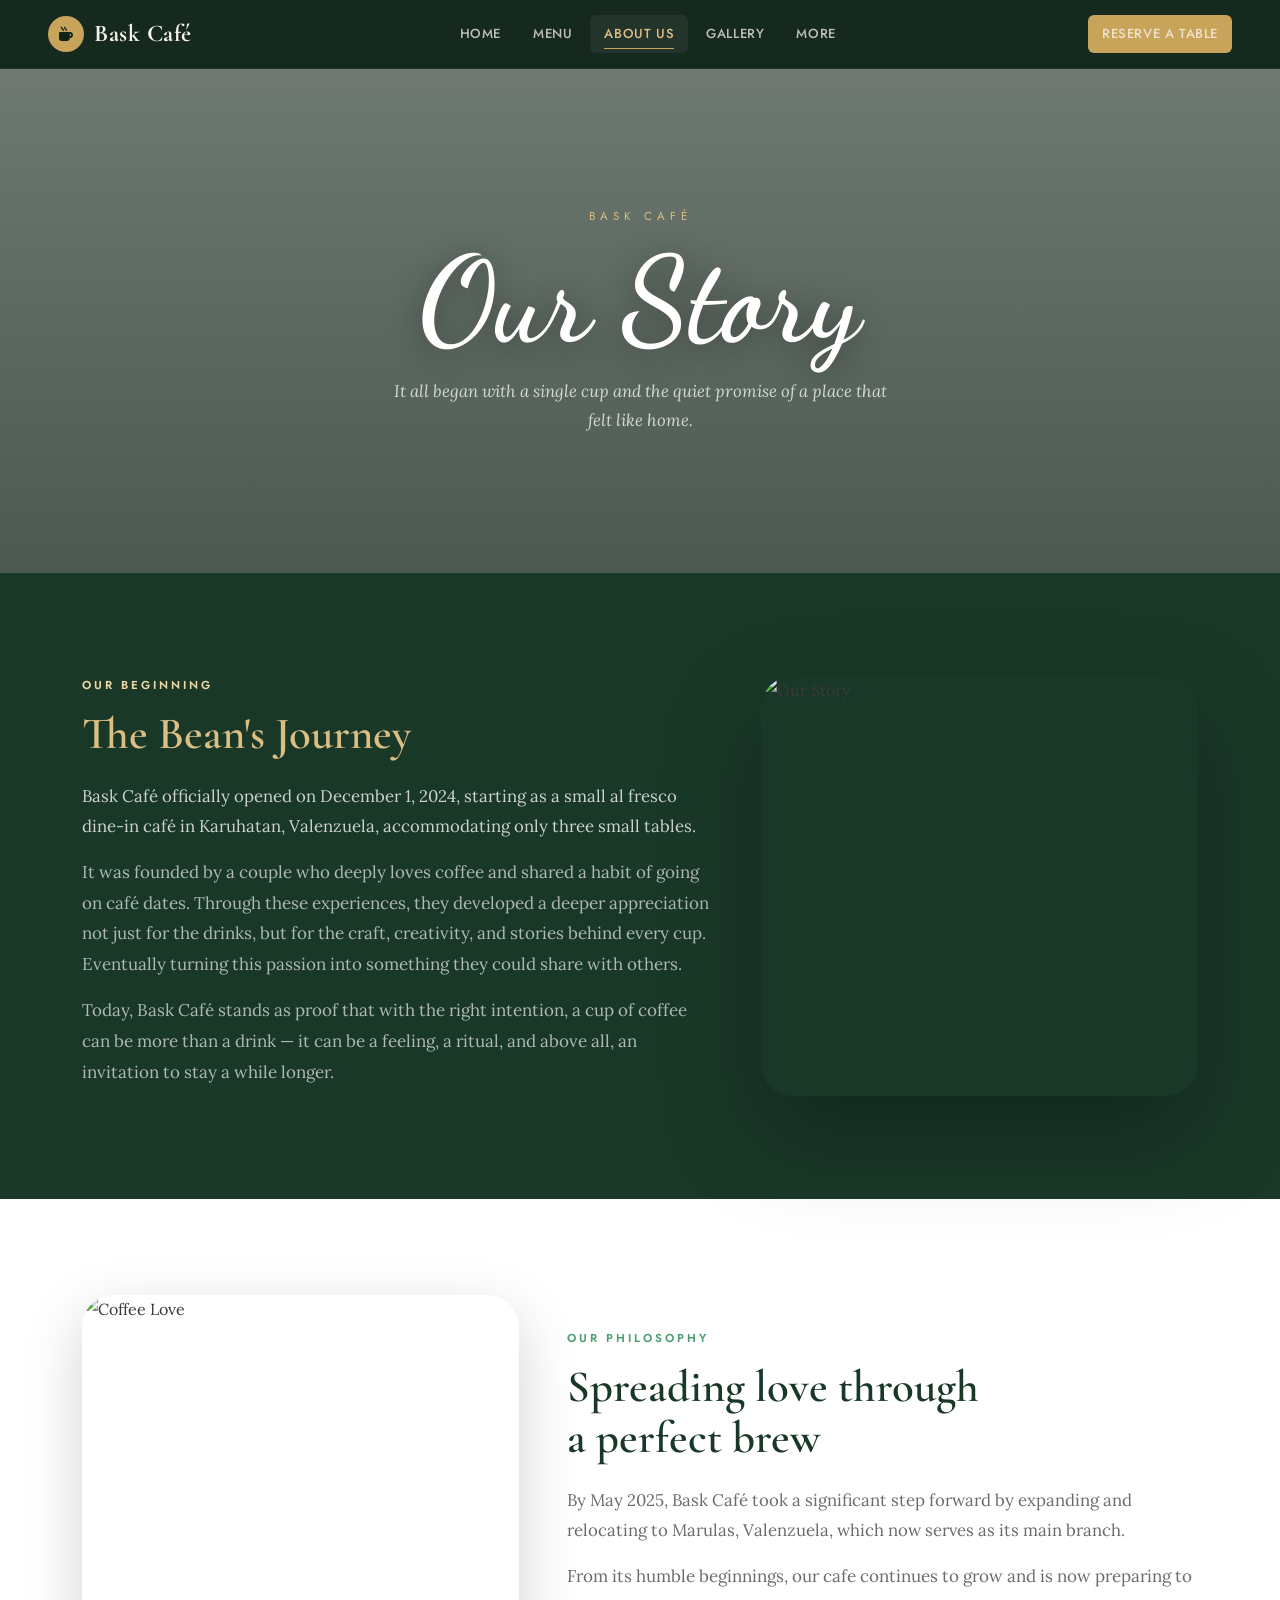
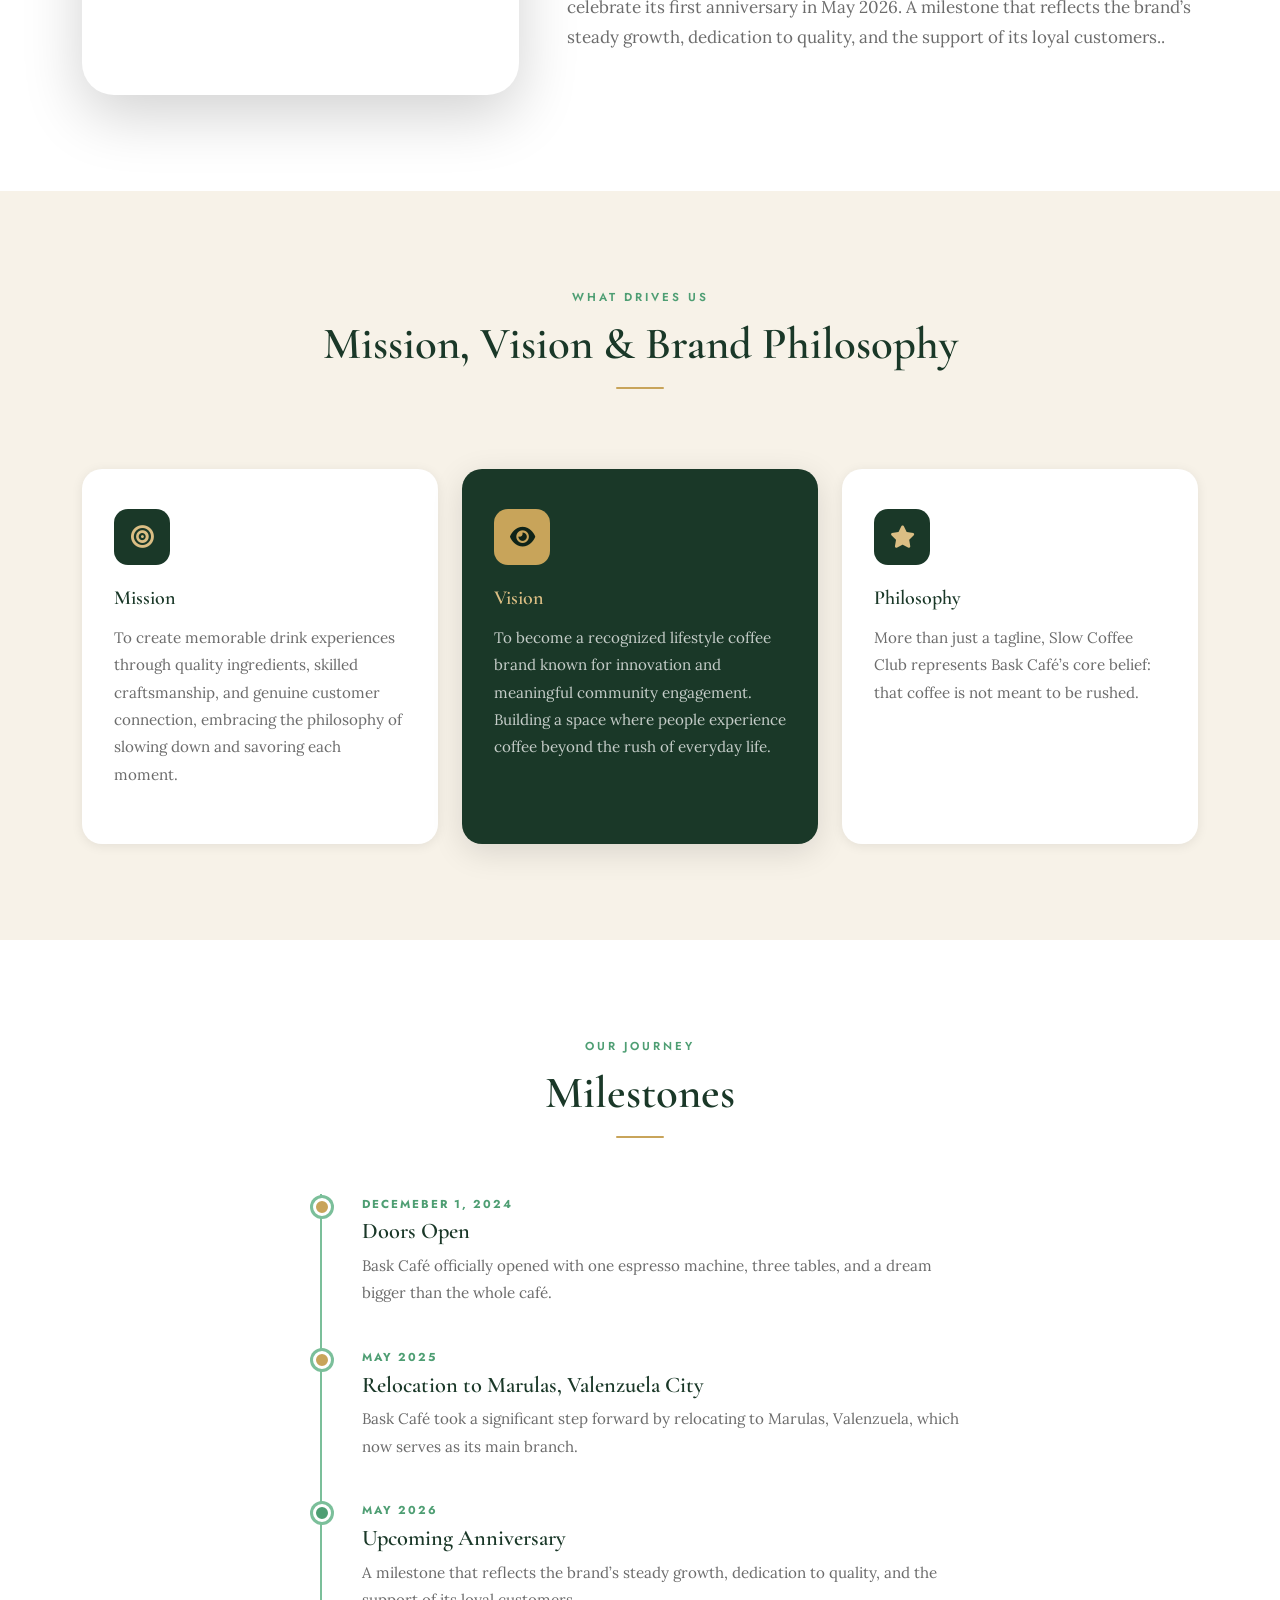
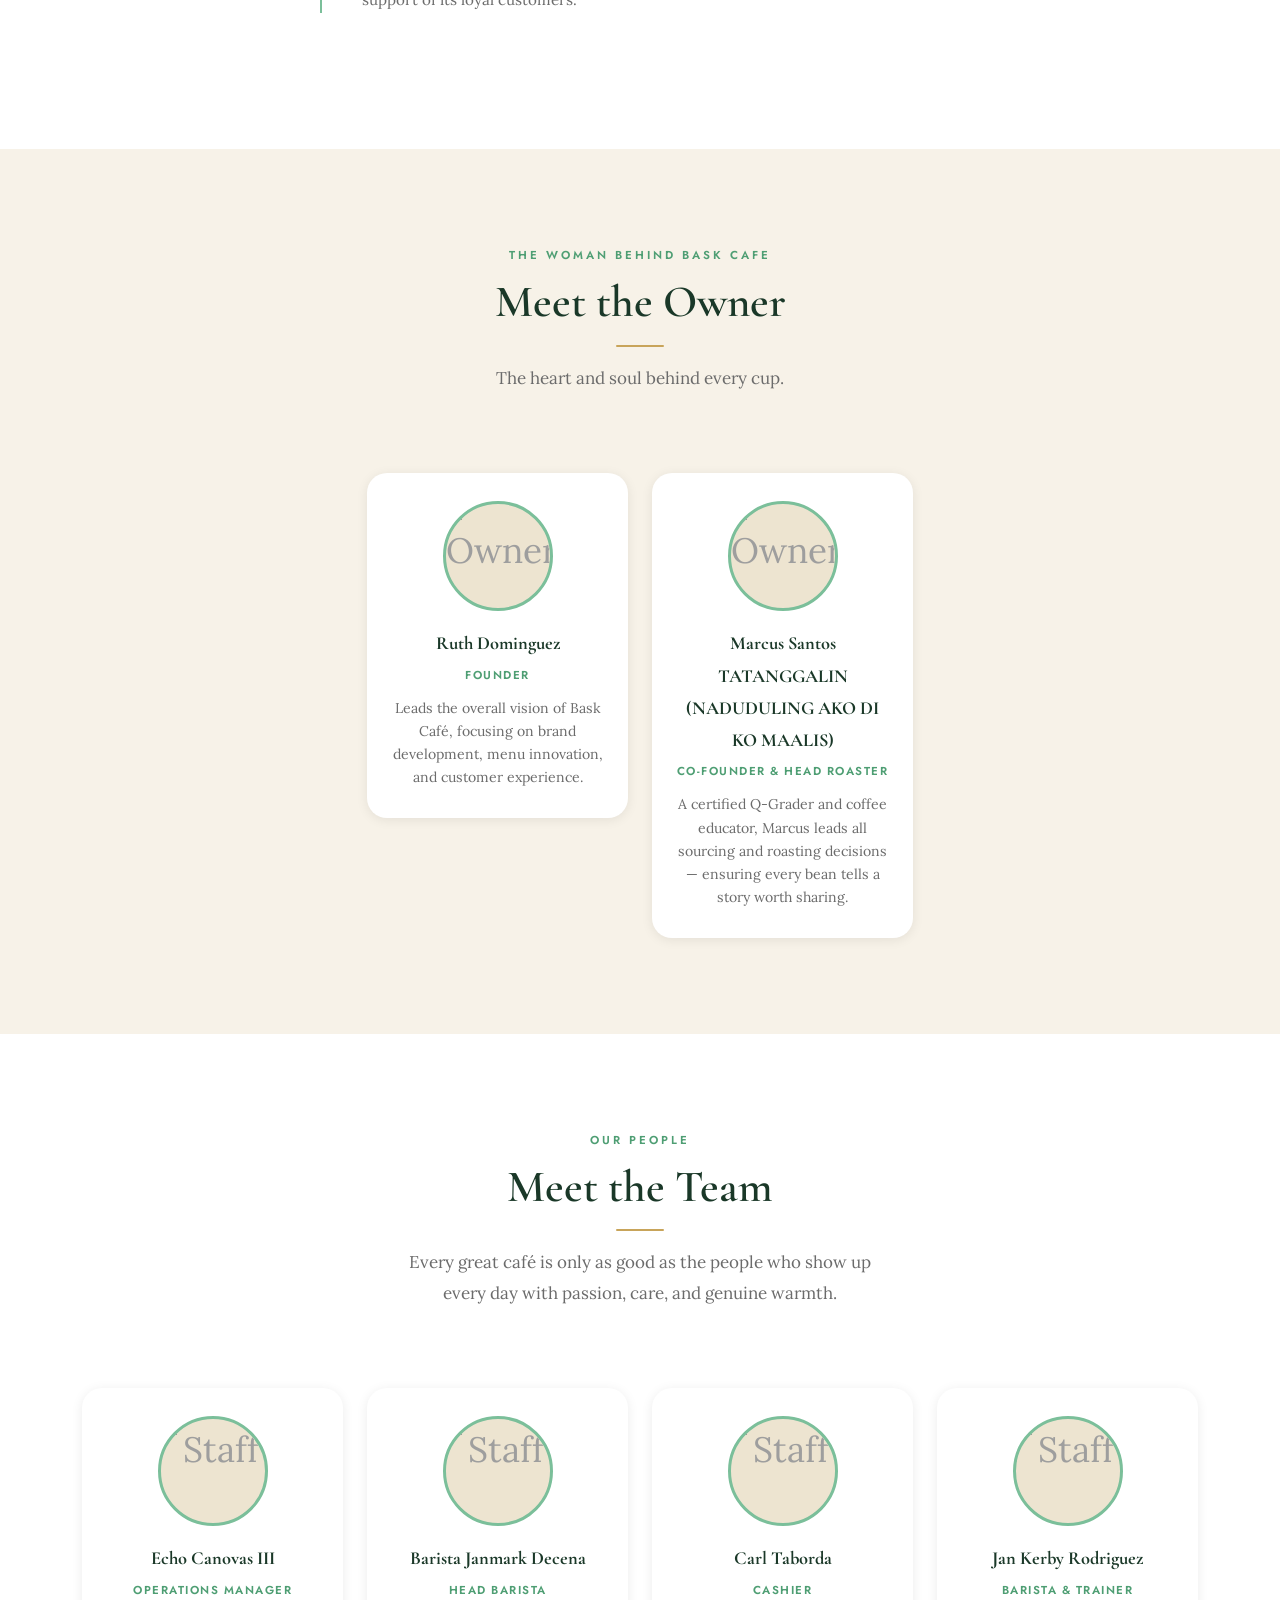
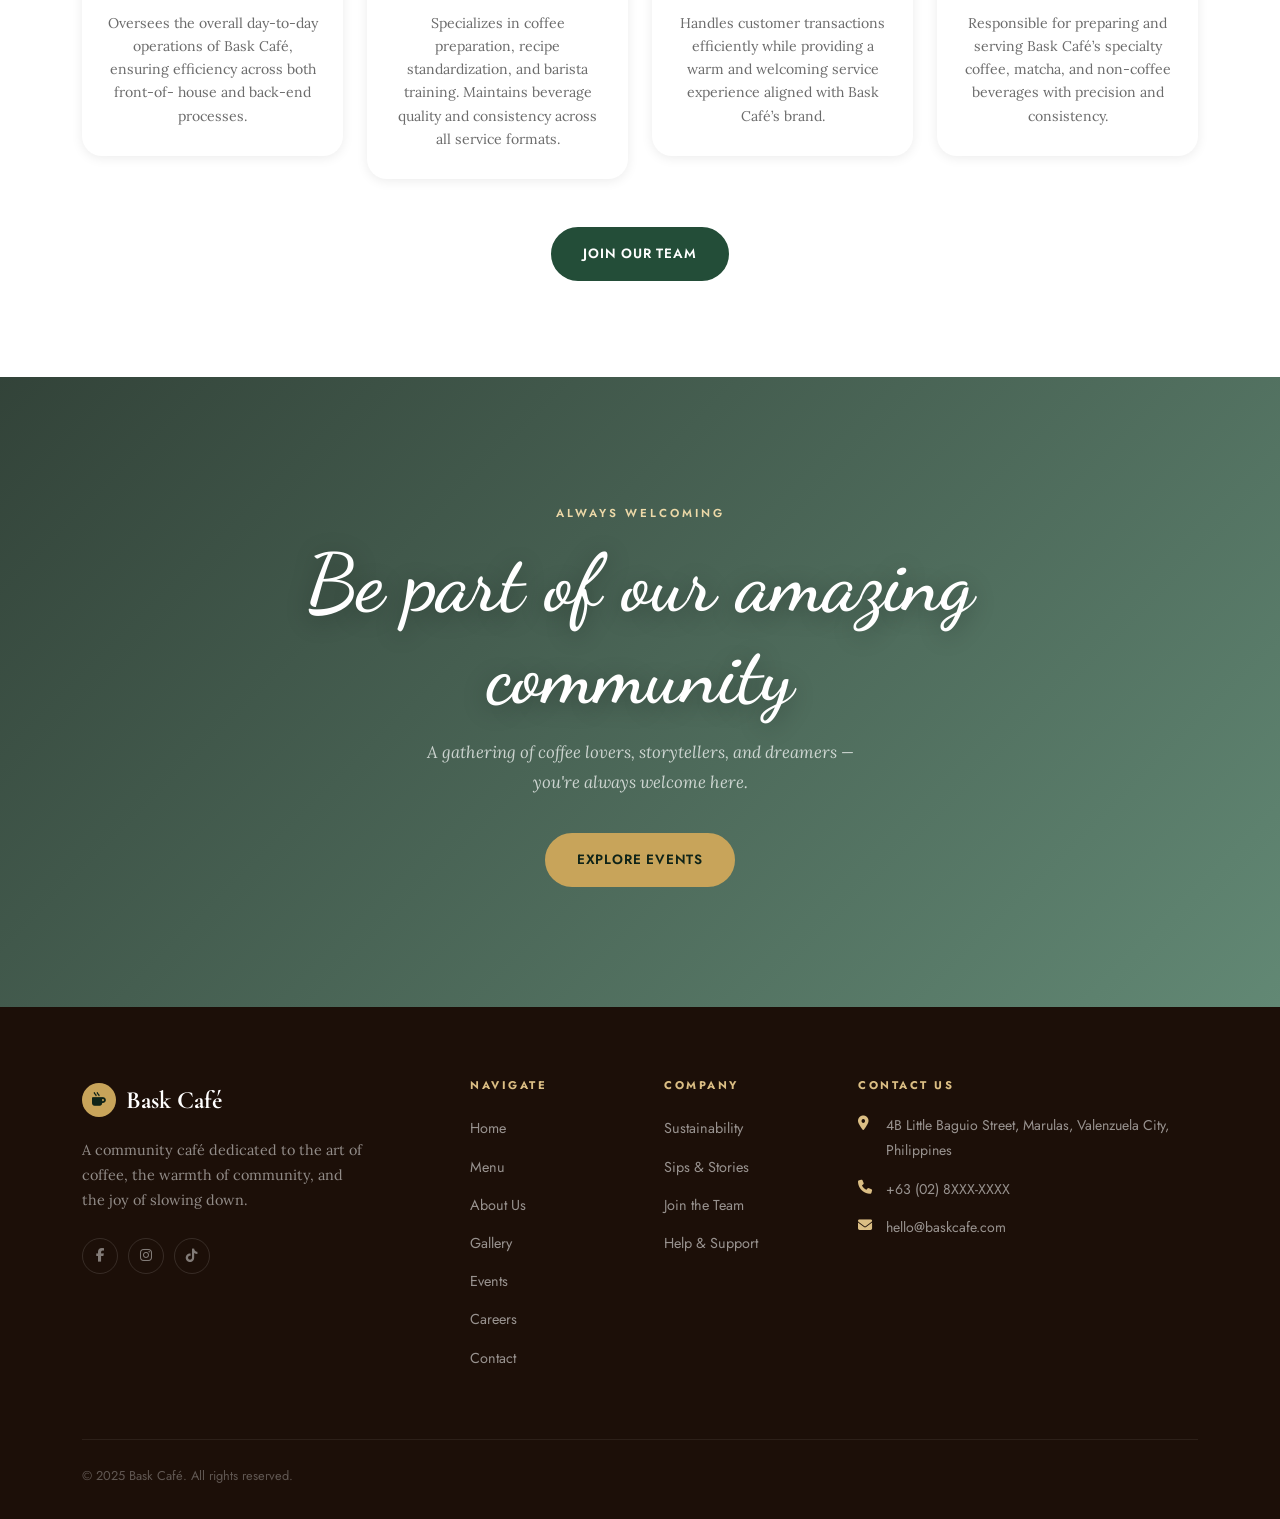
==== commit 2388cd02: "Revise about.html with updated café details Updated the about page with new information about Bask C" ====
--- a/about.html
+++ b/about.html
@@ -24,7 +24,6 @@
           <ul class="dropdown-menu">
             <li><a class="dropdown-item" href="events.html"><i class="fas fa-calendar-alt me-2 opacity-50"></i>Events &amp; Stories</a></li>
             <li><a class="dropdown-item" href="careers.html"><i class="fas fa-briefcase me-2 opacity-50"></i>Careers</a></li>
-            <li><a class="dropdown-item" href="environment.html"><i class="fas fa-leaf me-2 opacity-50"></i>Our Environment</a></li>
             <li><hr class="dropdown-divider"/></li>
             <li><a class="dropdown-item" href="contact.html"><i class="fas fa-envelope me-2 opacity-50"></i>Contact Us</a></li>
           </ul>
@@ -53,8 +52,8 @@
       <div class="col-lg-7" data-reveal>
         <span class="eyebrow" style="color:var(--gold-300);">Our Beginning</span>
         <h2 style="margin:12px 0 20px;color:var(--gold-400);">The Bean's Journey</h2>
-        <p style="color:rgba(255,255,255,.78);margin-bottom:16px;font-size:1.05rem;">Born from a genuine love for the craft, Bask Café first opened its doors in 2019 with a single espresso machine, a small team, and an enormous belief that great coffee could change how people spent their days.</p>
-        <p style="color:rgba(255,255,255,.65);margin-bottom:16px;">What started as a neighborhood corner café in General Santos City grew steadily into a beloved community institution — a place where friends gather, ideas are born, and the aroma of freshly pulled espresso drifts through every conversation.</p>
+        <p style="color:rgba(255,255,255,.78);margin-bottom:16px;font-size:1.05rem;">Bask Café officially opened on December 1, 2024, starting as a small al fresco dine-in café in Karuhatan, Valenzuela, accommodating only three small tables.</p>
+        <p style="color:rgba(255,255,255,.65);margin-bottom:16px;">It was founded by a couple who deeply loves coffee and shared a habit of going on café dates. Through these experiences, they developed a deeper appreciation not just for the drinks, but for the craft, creativity, and stories behind every cup. Eventually turning this passion into something they could share with others.</p>
         <p style="color:rgba(255,255,255,.65);">Today, Bask Café stands as proof that with the right intention, a cup of coffee can be more than a drink — it can be a feeling, a ritual, and above all, an invitation to stay a while longer.</p>
       </div>
       <div class="col-lg-5" data-reveal data-reveal-delay="2">
@@ -78,8 +77,8 @@
       <div class="col-lg-7" data-reveal data-reveal-delay="2">
         <span class="eyebrow">Our Philosophy</span>
         <h2 style="margin:12px 0 20px;">Spreading love through<br>a perfect brew</h2>
-        <p style="color:var(--text-500);margin-bottom:16px;font-size:1.05rem;">At Bask, every cup is a small act of love. We source our beans from ethical farms, roast with care, and serve with the genuine warmth that has defined us from day one.</p>
-        <p style="color:var(--text-500);">We don't just make coffee. We create moments — for first dates, solo afternoons, team meetings, milestone celebrations, and everything beautifully ordinary in between.</p>
+        <p style="color:var(--text-500);margin-bottom:16px;font-size:1.05rem;">By May 2025, Bask Café took a significant step forward by expanding and relocating to Marulas, Valenzuela, which now serves as its main branch. </p>
+        <p style="color:var(--text-500);">From its humble beginnings, our cafe continues to grow and is now preparing to celebrate its first anniversary in May 2026. A milestone that reflects the brand’s steady growth, dedication to quality, and the support of its loyal customers..</p>
       </div>
     </div>
   </div>
@@ -90,7 +89,7 @@
   <div class="container">
     <div class="section-header centered" data-reveal>
       <span class="eyebrow">What Drives Us</span>
-      <h2 style="margin-top:12px;">Mission, Vision &amp; Goals</h2>
+      <h2 style="margin-top:12px;">Mission, Vision &amp; Brand Philosophy</h2>
       <div class="divider centered"></div>
     </div>
     <div class="row g-4 mt-2">
@@ -100,7 +99,7 @@
             <i class="fas fa-bullseye" style="color:var(--gold-400);font-size:1.4rem;"></i>
           </div>
           <h4 style="color:var(--green-800);margin-bottom:14px;font-size:1.25rem;">Mission</h4>
-          <p style="color:var(--text-500);font-size:.95rem;line-height:1.8;">To craft exceptional coffee experiences that bring warmth, community, and joy — sourcing ethically, brewing passionately, and serving with genuine heart in every interaction.</p>
+          <p style="color:var(--text-500);font-size:.95rem;line-height:1.8;">To create memorable drink experiences through quality ingredients, skilled craftsmanship, and genuine customer connection, embracing the philosophy of slowing down and savoring each moment.</p>
         </div>
       </div>
       <div class="col-md-4" data-reveal data-reveal-delay="2">
@@ -109,7 +108,7 @@
             <i class="fas fa-eye" style="color:var(--green-900);font-size:1.4rem;"></i>
           </div>
           <h4 style="color:var(--gold-400);margin-bottom:14px;font-size:1.25rem;">Vision</h4>
-          <p style="color:rgba(255,255,255,.75);font-size:.95rem;line-height:1.8;">To become the most beloved community café in the Philippines — a space where every person feels seen, every brew feels crafted, and every visit feels like coming home.</p>
+          <p style="color:rgba(255,255,255,.75);font-size:.95rem;line-height:1.8;">To become a recognized lifestyle coffee brand known for innovation and meaningful community engagement. Building a space where people experience coffee beyond the rush of everyday life.</p>
         </div>
       </div>
       <div class="col-md-4" data-reveal data-reveal-delay="3">
@@ -117,8 +116,8 @@
           <div style="width:56px;height:56px;background:var(--green-800);border-radius:14px;display:flex;align-items:center;justify-content:center;margin-bottom:22px;">
             <i class="fas fa-star" style="color:var(--gold-400);font-size:1.4rem;"></i>
           </div>
-          <h4 style="color:var(--green-800);margin-bottom:14px;font-size:1.25rem;">Goals</h4>
-          <p style="color:var(--text-500);font-size:.95rem;line-height:1.8;">Expand to 5 cities by 2027. Achieve 100% sustainably sourced beans. Launch community training programs for aspiring baristas across the Philippines.</p>
+          <h4 style="color:var(--green-800);margin-bottom:14px;font-size:1.25rem;">Philosophy</h4>
+          <p style="color:var(--text-500);font-size:.95rem;line-height:1.8;">More than just a tagline, Slow Coffee Club represents Bask Café’s core belief: that coffee is not meant to be rushed.</p>
         </div>
       </div>
     </div>
@@ -136,27 +135,21 @@
     <div style="position:relative;padding-left:40px;border-left:2px solid var(--green-300);max-width:640px;margin:40px auto 0;">
       <div style="margin-bottom:40px;position:relative;" data-reveal>
         <div style="position:absolute;left:-49px;top:4px;width:18px;height:18px;border-radius:50%;background:var(--gold-500);border:3px solid var(--white);box-shadow:0 0 0 3px var(--green-300);"></div>
-        <p style="font-family:var(--font-ui);font-size:.72rem;font-weight:700;letter-spacing:2px;color:var(--green-400);text-transform:uppercase;margin-bottom:4px;">2019</p>
+        <p style="font-family:var(--font-ui);font-size:.72rem;font-weight:700;letter-spacing:2px;color:var(--green-400);text-transform:uppercase;margin-bottom:4px;">Decemeber 1, 2024</p>
         <h4 style="color:var(--green-800);margin-bottom:8px;">Doors Open</h4>
         <p style="color:var(--text-500);font-size:.95rem;">Bask Café officially opened with one espresso machine, three tables, and a dream bigger than the whole café.</p>
       </div>
       <div style="margin-bottom:40px;position:relative;" data-reveal data-reveal-delay="1">
         <div style="position:absolute;left:-49px;top:4px;width:18px;height:18px;border-radius:50%;background:var(--gold-500);border:3px solid var(--white);box-shadow:0 0 0 3px var(--green-300);"></div>
-        <p style="font-family:var(--font-ui);font-size:.72rem;font-weight:700;letter-spacing:2px;color:var(--green-400);text-transform:uppercase;margin-bottom:4px;">2021</p>
-        <h4 style="color:var(--green-800);margin-bottom:8px;">Matcha Series Launch</h4>
-        <p style="color:var(--text-500);font-size:.95rem;">Introduced the iconic Matcha Series — now our bestselling range and a community favorite.</p>
-      </div>
-      <div style="margin-bottom:40px;position:relative;" data-reveal data-reveal-delay="2">
-        <div style="position:absolute;left:-49px;top:4px;width:18px;height:18px;border-radius:50%;background:var(--gold-500);border:3px solid var(--white);box-shadow:0 0 0 3px var(--green-300);"></div>
-        <p style="font-family:var(--font-ui);font-size:.72rem;font-weight:700;letter-spacing:2px;color:var(--green-400);text-transform:uppercase;margin-bottom:4px;">2022</p>
-        <h4 style="color:var(--green-800);margin-bottom:8px;">Sips &amp; Stories Born</h4>
-        <p style="color:var(--text-500);font-size:.95rem;">Launched our community events series — bringing poets, musicians, and storytellers into the café.</p>
+        <p style="font-family:var(--font-ui);font-size:.72rem;font-weight:700;letter-spacing:2px;color:var(--green-400);text-transform:uppercase;margin-bottom:4px;">May 2025</p>
+        <h4 style="color:var(--green-800);margin-bottom:8px;">Relocation to Marulas, Valenzuela City</h4>
+        <p style="color:var(--text-500);font-size:.95rem;">Bask Café took a significant step forward by relocating to Marulas, Valenzuela, which now serves as its main branch.</p>
       </div>
       <div style="margin-bottom:40px;position:relative;" data-reveal data-reveal-delay="3">
         <div style="position:absolute;left:-49px;top:4px;width:18px;height:18px;border-radius:50%;background:var(--green-400);border:3px solid var(--white);box-shadow:0 0 0 3px var(--green-300);"></div>
-        <p style="font-family:var(--font-ui);font-size:.72rem;font-weight:700;letter-spacing:2px;color:var(--green-400);text-transform:uppercase;margin-bottom:4px;">2025</p>
-        <h4 style="color:var(--green-800);margin-bottom:8px;">Valenzuela City — Now Open</h4>
-        <p style="color:var(--text-500);font-size:.95rem;">Bask Café opened a new location at 4B Little Baguio Street, Marulas, Valenzuela City. The community welcomed us home.</p>
+        <p style="font-family:var(--font-ui);font-size:.72rem;font-weight:700;letter-spacing:2px;color:var(--green-400);text-transform:uppercase;margin-bottom:4px;">May 2026</p>
+        <h4 style="color:var(--green-800);margin-bottom:8px;">Upcoming Anniversary</h4>
+        <p style="color:var(--text-500);font-size:.95rem;">A milestone that reflects the brand’s steady growth, dedication to quality, and the support of its loyal customers.</p>
       </div>
     </div>
   </div>
@@ -166,8 +159,8 @@
 <section class="section bg-cream">
   <div class="container">
     <div class="section-header centered" data-reveal>
-      <span class="eyebrow">The Founders</span>
-      <h2 style="margin-top:12px;">Meet the Owners</h2>
+      <span class="eyebrow">The Woman Behind Bask Cafe</span>
+      <h2 style="margin-top:12px;">Meet the Owner</h2>
       <div class="divider centered"></div>
       <p style="color:var(--text-500);max-width:500px;margin:0 auto;">The heart and soul behind every cup.</p>
     </div>
@@ -178,9 +171,9 @@
             <img src="https://images.unsplash.com/photo-1573497019940-1c28c88b4f3e?w=300&q=80" alt="Owner" style="width:100%;height:100%;object-fit:cover;border-radius:50%;"/>
           </div>
           <div class="team-card__body">
-            <div class="team-card__name">Alexandra Reyes</div>
-            <div class="team-card__role">Co-Founder &amp; CEO</div>
-            <div class="team-card__bio">The visionary behind Bask's brand identity. Alex has over 12 years of experience in the F&amp;B industry and a lifelong love of specialty coffee.</div>
+            <div class="team-card__name">Ruth Dominguez</div>
+            <div class="team-card__role">Founder</div>
+            <div class="team-card__bio">Leads the overall vision of Bask Café, focusing on brand development, menu innovation, and customer experience.</div>
           </div>
         </div>
       </div>
@@ -190,7 +183,7 @@
             <img src="https://images.unsplash.com/photo-1507003211169-0a1dd7228f2d?w=300&q=80" alt="Owner" style="width:100%;height:100%;object-fit:cover;border-radius:50%;"/>
           </div>
           <div class="team-card__body">
-            <div class="team-card__name">Marcus Santos</div>
+            <div class="team-card__name">Marcus Santos TATANGGALIN (NADUDULING AKO DI KO MAALIS)</div>
             <div class="team-card__role">Co-Founder &amp; Head Roaster</div>
             <div class="team-card__bio">A certified Q-Grader and coffee educator, Marcus leads all sourcing and roasting decisions — ensuring every bean tells a story worth sharing.</div>
           </div>
@@ -216,21 +209,22 @@
             <img src="https://images.unsplash.com/photo-1488161628813-04466f872be2?w=300&q=80" alt="Staff" style="width:100%;height:100%;object-fit:cover;border-radius:50%;"/>
           </div>
           <div class="team-card__body">
-            <div class="team-card__name">Carlo Mendoza</div>
+            <div class="team-card__name">Echo Canovas III</div>
+            <div class="team-card__role">Operations Manager</div>
+            <div class="team-card__bio">Oversees the overall day-to-day operations of Bask Café, ensuring efficiency across both front-of-
+house and back-end processes.</div>
+          </div>
+        </div>
+      </div>
+      <div class="col-6 col-md-4 col-lg-3" data-reveal data-reveal-delay="2">
+        <div class="team-card">
+          <div class="team-card__photo-placeholder" style="overflow:hidden;">
+            <img src="https://images.unsplash.com/photo-1580489944761-15a19d654956?w=300&q=80" alt="Staff" style="width:100%;height:100%;object-fit:cover;border-radius:50%;"/>
+          </div>
+          <div class="team-card__body">
+            <div class="team-card__name">Barista Janmark Decena</div>
             <div class="team-card__role">Head Barista</div>
-            <div class="team-card__bio">Carlo has been crafting specialty brews for 8 years. His latte art is legendary and his Vienna Latte recipe is why regulars keep coming back.</div>
-          </div>
-        </div>
-      </div>
-      <div class="col-6 col-md-4 col-lg-3" data-reveal data-reveal-delay="2">
-        <div class="team-card">
-          <div class="team-card__photo-placeholder" style="overflow:hidden;">
-            <img src="https://images.unsplash.com/photo-1580489944761-15a19d654956?w=300&q=80" alt="Staff" style="width:100%;height:100%;object-fit:cover;border-radius:50%;"/>
-          </div>
-          <div class="team-card__body">
-            <div class="team-card__name">Sofia Dela Cruz</div>
-            <div class="team-card__role">Pastry Chef</div>
-            <div class="team-card__bio">Sofia brings five years of patisserie experience to every croissant and cinnamon roll. Her Hungarian Sunrise Croissant has a waitlist every morning.</div>
+            <div class="team-card__bio">Specializes in coffee preparation, recipe standardization, and barista training. Maintains beverage quality and consistency across all service formats.</div>
           </div>
         </div>
       </div>
@@ -240,9 +234,9 @@
             <img src="https://images.unsplash.com/photo-1438761681033-6461ffad8d80?w=300&q=80" alt="Staff" style="width:100%;height:100%;object-fit:cover;border-radius:50%;"/>
           </div>
           <div class="team-card__body">
-            <div class="team-card__name">Elena Flores</div>
-            <div class="team-card__role">Café Manager</div>
-            <div class="team-card__bio">Elena runs the daily operations with quiet efficiency and genuine grace. She's the reason Bask feels like it runs on magic — it runs on her.</div>
+            <div class="team-card__name">Carl Taborda</div>
+            <div class="team-card__role">Cashier</div>
+            <div class="team-card__bio">Handles customer transactions efficiently while providing a warm and welcoming service experience aligned with Bask Café’s brand.</div>
           </div>
         </div>
       </div>
@@ -252,9 +246,9 @@
             <img src="https://images.unsplash.com/photo-1507003211169-0a1dd7228f2d?w=300&q=80" alt="Staff" style="width:100%;height:100%;object-fit:cover;border-radius:50%;"/>
           </div>
           <div class="team-card__body">
-            <div class="team-card__name">James Cruz</div>
+            <div class="team-card__name">Jan Kerby Rodriguez</div>
             <div class="team-card__role">Barista &amp; Trainer</div>
-            <div class="team-card__bio">James trains all incoming staff and has developed the Bask Barista Standards — a set of quality benchmarks known across our entire team.</div>
+            <div class="team-card__bio">Responsible for preparing and serving Bask Café’s specialty coffee, matcha, and non-coffee beverages with precision and consistency.</div>
           </div>
         </div>
       </div>
@@ -292,4 +286,4 @@
 <script src="https://cdn.jsdelivr.net/npm/bootstrap@5.3.2/dist/js/bootstrap.bundle.min.js"></script>
 <script src="main.js"></script>
 </body>
-</html>+</html>
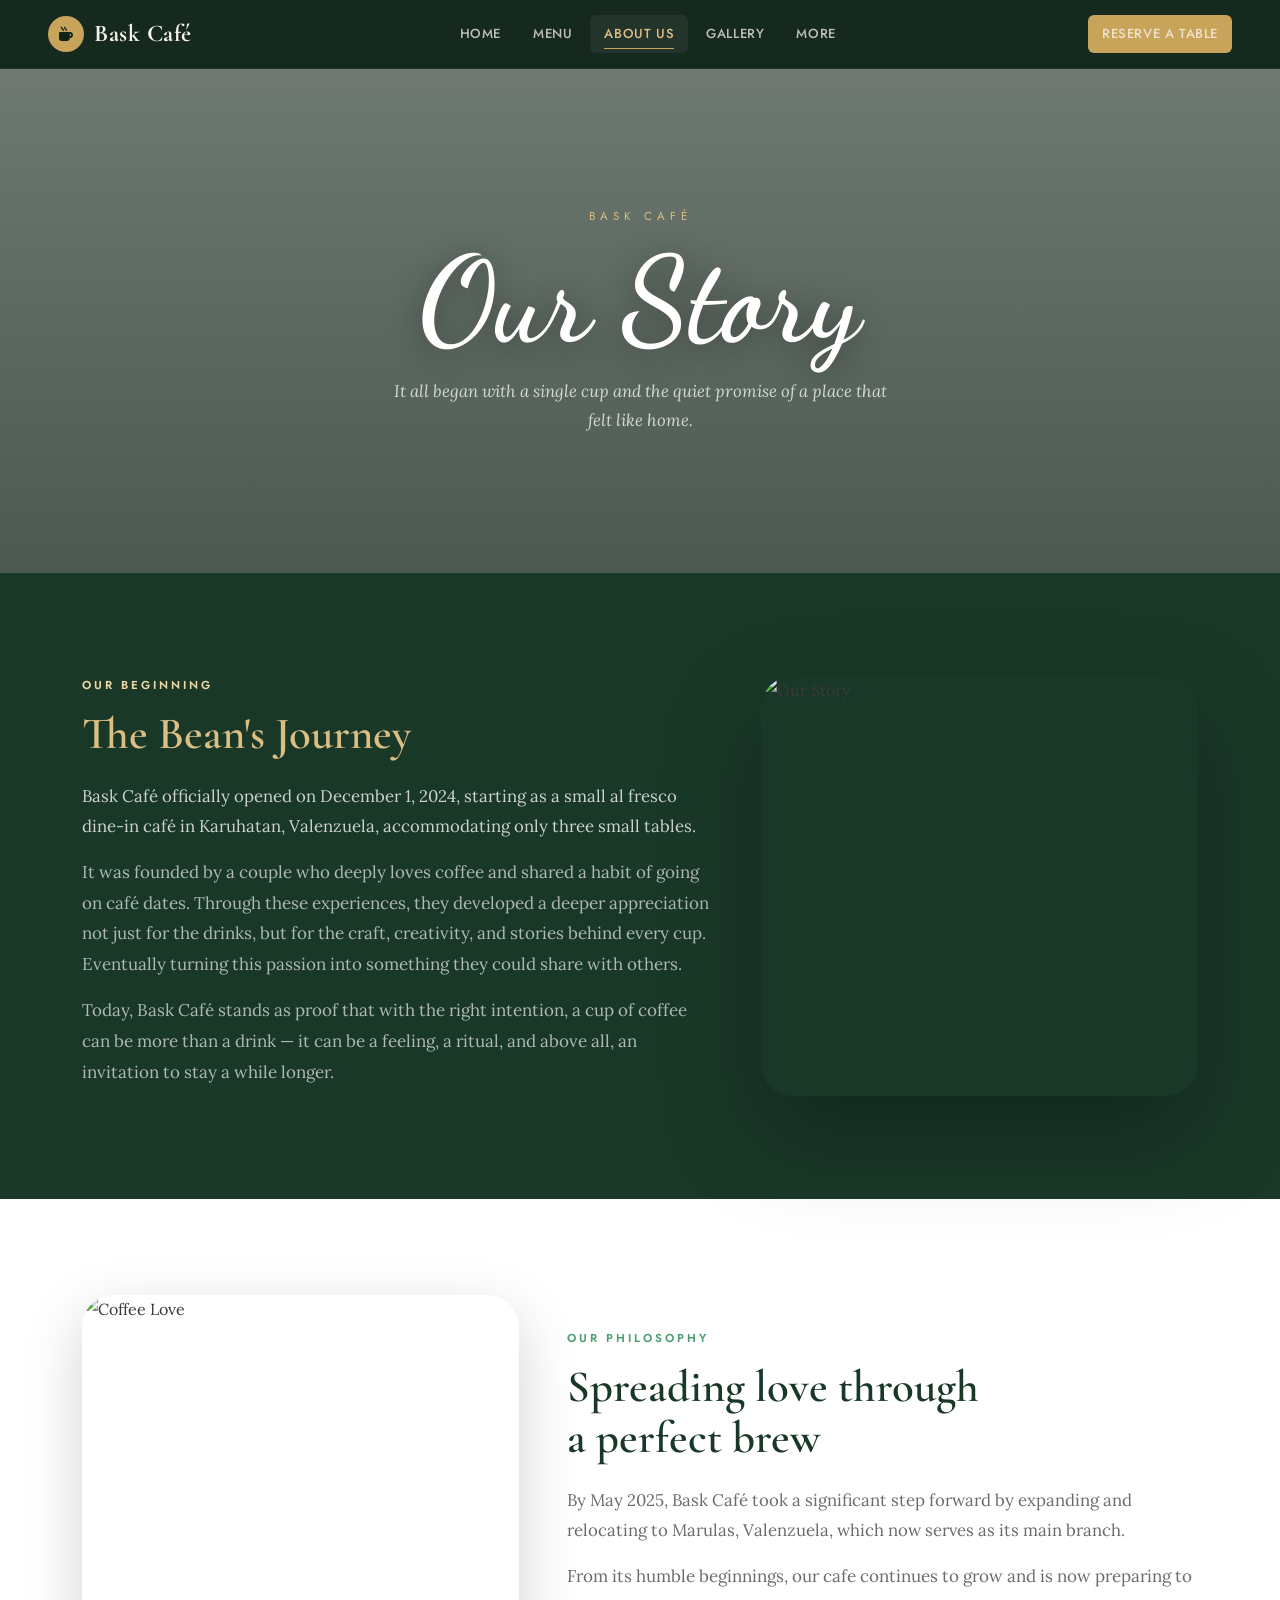
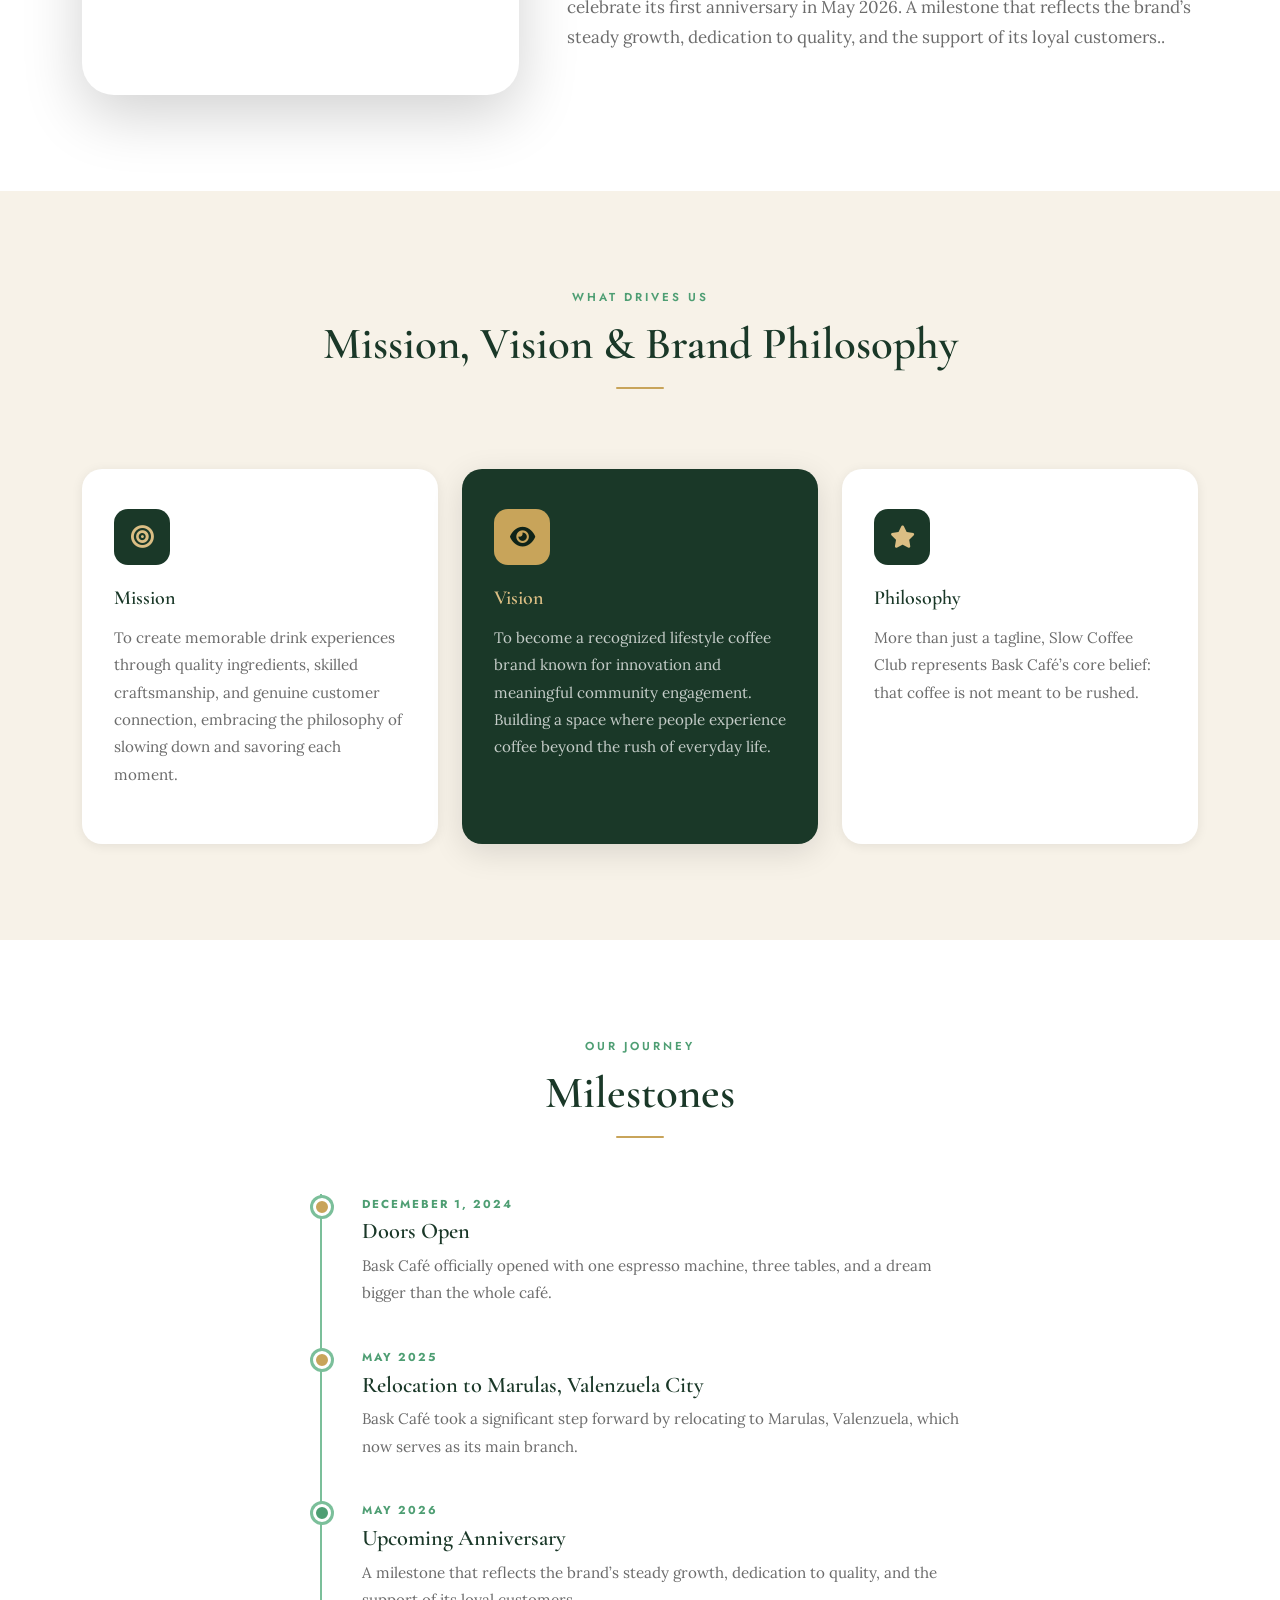
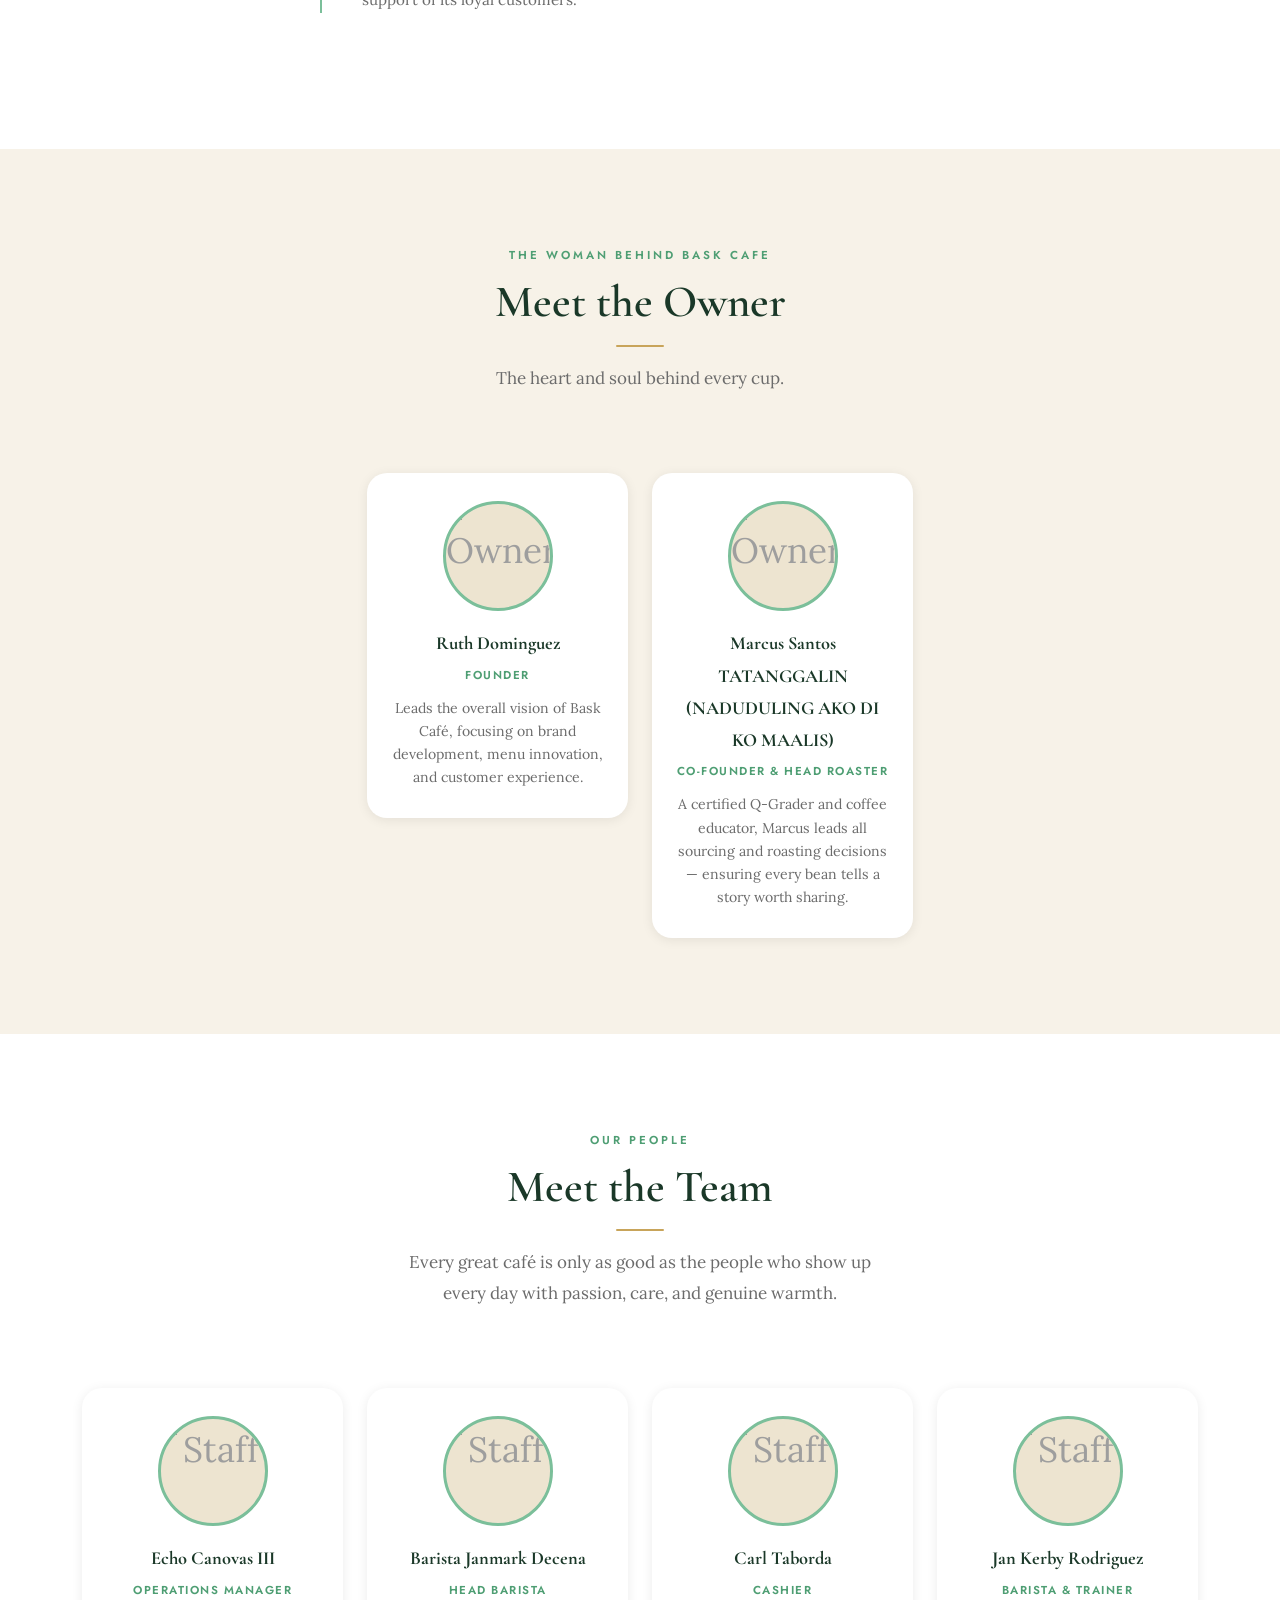
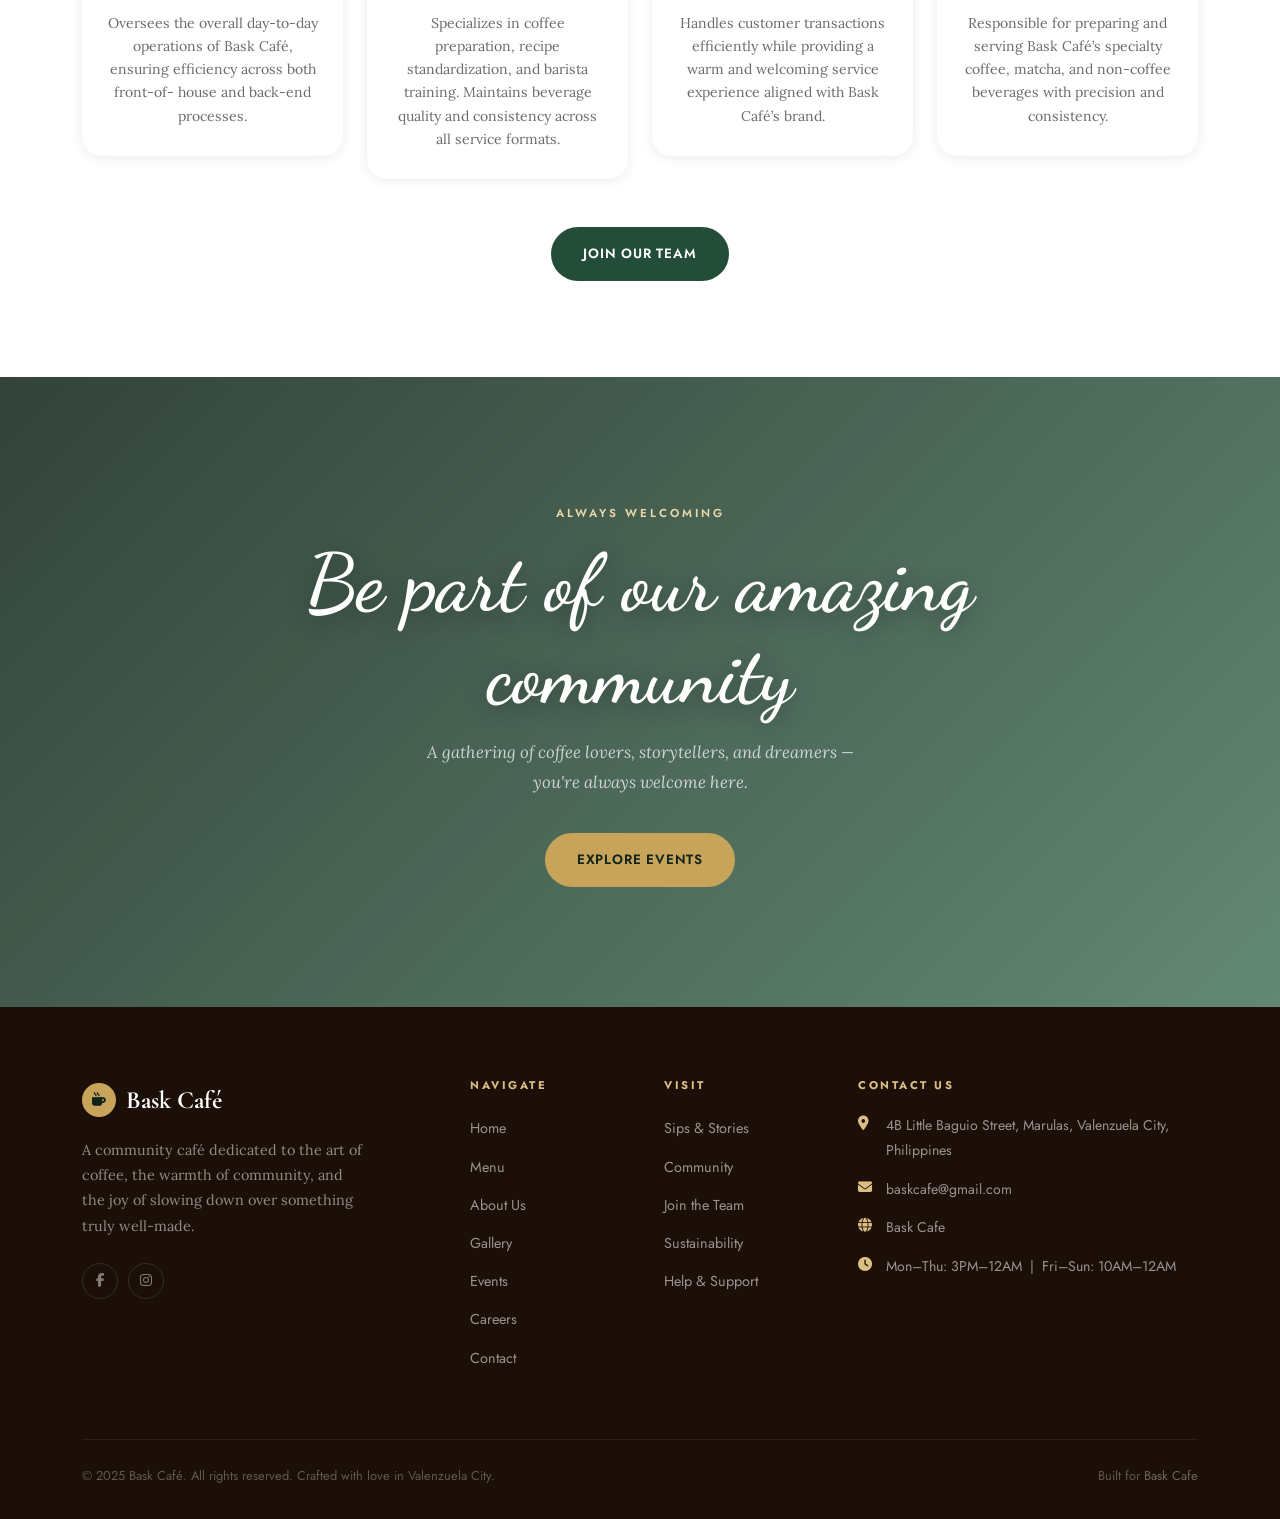
==== commit 726b8759: "Converted All files into Bootstrap" ====
--- a/about.html
+++ b/about.html
@@ -15,7 +15,7 @@
     <button class="navbar-toggler" type="button" data-bs-toggle="collapse" data-bs-target="#navMenu"><span class="navbar-toggler-icon"></span></button>
     <div class="collapse navbar-collapse justify-content-center" id="navMenu">
       <ul class="navbar-nav gap-1">
-        <li class="nav-item"><a class="nav-link" href="index.html">Home</a></li>
+        <li class="nav-item"><a class="nav-link" href="home.html">Home</a></li>
         <li class="nav-item"><a class="nav-link" href="menu.html">Menu</a></li>
         <li class="nav-item"><a class="nav-link active" href="about.html">About Us</a></li>
         <li class="nav-item"><a class="nav-link" href="gallery.html">Gallery</a></li>
@@ -36,29 +36,29 @@
 
 <!-- HERO -->
 <section class="page-hero">
-  <div class="page-hero__bg" style="background-image:url('https://images.unsplash.com/photo-1554118811-1e0d58224f24?w=1920&q=85');"></div>
+  <div class="page-hero__bg page-hero__bg--about"></div>
   <div class="page-hero__overlay"></div>
   <div class="page-hero__content">
-    <p style="font-family:var(--font-ui);font-size:.72rem;letter-spacing:5px;text-transform:uppercase;color:var(--gold-400);margin-bottom:14px;">Bask Café</p>
+    <p class="page-hero__eyebrow">Bask Café</p>
     <h1 class="page-hero__script">Our Story</h1>
     <p class="page-hero__sub">It all began with a single cup and the quiet promise of a place that felt like home.</p>
   </div>
 </section>
 
 <!-- THE BEAN'S JOURNEY -->
-<section class="section" style="background:var(--green-800);">
+<section class="section bg-green">
   <div class="container">
     <div class="row align-items-center g-5">
       <div class="col-lg-7" data-reveal>
-        <span class="eyebrow" style="color:var(--gold-300);">Our Beginning</span>
-        <h2 style="margin:12px 0 20px;color:var(--gold-400);">The Bean's Journey</h2>
-        <p style="color:rgba(255,255,255,.78);margin-bottom:16px;font-size:1.05rem;">Bask Café officially opened on December 1, 2024, starting as a small al fresco dine-in café in Karuhatan, Valenzuela, accommodating only three small tables.</p>
-        <p style="color:rgba(255,255,255,.65);margin-bottom:16px;">It was founded by a couple who deeply loves coffee and shared a habit of going on café dates. Through these experiences, they developed a deeper appreciation not just for the drinks, but for the craft, creativity, and stories behind every cup. Eventually turning this passion into something they could share with others.</p>
-        <p style="color:rgba(255,255,255,.65);">Today, Bask Café stands as proof that with the right intention, a cup of coffee can be more than a drink — it can be a feeling, a ritual, and above all, an invitation to stay a while longer.</p>
+        <span class="eyebrow section-eyebrow-gold">Our Beginning</span>
+        <h2 class="about-title-gold">The Bean's Journey</h2>
+        <p class="about-copy-bright">Bask Café officially opened on December 1, 2024, starting as a small al fresco dine-in café in Karuhatan, Valenzuela, accommodating only three small tables.</p>
+        <p class="about-copy-muted about-copy-gap">It was founded by a couple who deeply loves coffee and shared a habit of going on café dates. Through these experiences, they developed a deeper appreciation not just for the drinks, but for the craft, creativity, and stories behind every cup. Eventually turning this passion into something they could share with others.</p>
+        <p class="about-copy-muted">Today, Bask Café stands as proof that with the right intention, a cup of coffee can be more than a drink — it can be a feeling, a ritual, and above all, an invitation to stay a while longer.</p>
       </div>
       <div class="col-lg-5" data-reveal data-reveal-delay="2">
-        <div style="border-radius:var(--radius-xl);overflow:hidden;box-shadow:var(--shadow-xl);">
-          <img src="https://images.unsplash.com/photo-1442512595331-e89e73853f31?w=700&q=85" alt="Our Story" style="width:100%;height:420px;object-fit:cover;"/>
+        <div class="about-media about-media-xl">
+          <img src="https://images.unsplash.com/photo-1442512595331-e89e73853f31?w=700&q=85" alt="Our Story" class="about-media__img about-media__img-lg"/>
         </div>
       </div>
     </div>
@@ -70,15 +70,15 @@
   <div class="container">
     <div class="row align-items-center g-5">
       <div class="col-lg-5" data-reveal>
-        <div style="border-radius:var(--radius-xl);overflow:hidden;box-shadow:var(--shadow-lg);">
-          <img src="https://images.unsplash.com/photo-1445116572660-236099ec97a0?w=700&q=85" alt="Coffee Love" style="width:100%;height:400px;object-fit:cover;"/>
+        <div class="about-media about-media-lg">
+          <img src="https://images.unsplash.com/photo-1445116572660-236099ec97a0?w=700&q=85" alt="Coffee Love" class="about-media__img about-media__img-md"/>
         </div>
       </div>
       <div class="col-lg-7" data-reveal data-reveal-delay="2">
         <span class="eyebrow">Our Philosophy</span>
-        <h2 style="margin:12px 0 20px;">Spreading love through<br>a perfect brew</h2>
-        <p style="color:var(--text-500);margin-bottom:16px;font-size:1.05rem;">By May 2025, Bask Café took a significant step forward by expanding and relocating to Marulas, Valenzuela, which now serves as its main branch. </p>
-        <p style="color:var(--text-500);">From its humble beginnings, our cafe continues to grow and is now preparing to celebrate its first anniversary in May 2026. A milestone that reflects the brand’s steady growth, dedication to quality, and the support of its loyal customers..</p>
+        <h2 class="section-title-sm">Spreading love through<br>a perfect brew</h2>
+        <p class="copy-muted copy-spaced-sm about-copy-em">By May 2025, Bask Café took a significant step forward by expanding and relocating to Marulas, Valenzuela, which now serves as its main branch. </p>
+        <p class="copy-muted">From its humble beginnings, our cafe continues to grow and is now preparing to celebrate its first anniversary in May 2026. A milestone that reflects the brand’s steady growth, dedication to quality, and the support of its loyal customers..</p>
       </div>
     </div>
   </div>
@@ -89,35 +89,35 @@
   <div class="container">
     <div class="section-header centered" data-reveal>
       <span class="eyebrow">What Drives Us</span>
-      <h2 style="margin-top:12px;">Mission, Vision &amp; Brand Philosophy</h2>
+      <h2 class="section-title-top">Mission, Vision &amp; Brand Philosophy</h2>
       <div class="divider centered"></div>
     </div>
     <div class="row g-4 mt-2">
       <div class="col-md-4" data-reveal data-reveal-delay="1">
-        <div style="background:var(--white);border-radius:var(--radius-lg);padding:40px 32px;height:100%;box-shadow:var(--shadow-sm);">
-          <div style="width:56px;height:56px;background:var(--green-800);border-radius:14px;display:flex;align-items:center;justify-content:center;margin-bottom:22px;">
-            <i class="fas fa-bullseye" style="color:var(--gold-400);font-size:1.4rem;"></i>
-          </div>
-          <h4 style="color:var(--green-800);margin-bottom:14px;font-size:1.25rem;">Mission</h4>
-          <p style="color:var(--text-500);font-size:.95rem;line-height:1.8;">To create memorable drink experiences through quality ingredients, skilled craftsmanship, and genuine customer connection, embracing the philosophy of slowing down and savoring each moment.</p>
+        <div class="about-value-card about-value-card--light">
+          <div class="about-value-card__icon about-value-card__icon--dark">
+            <i class="fas fa-bullseye about-value-card__icon-gold"></i>
+          </div>
+          <h4 class="about-value-card__title about-value-card__title--dark">Mission</h4>
+          <p class="about-value-card__copy about-value-card__copy--light">To create memorable drink experiences through quality ingredients, skilled craftsmanship, and genuine customer connection, embracing the philosophy of slowing down and savoring each moment.</p>
         </div>
       </div>
       <div class="col-md-4" data-reveal data-reveal-delay="2">
-        <div style="background:var(--green-800);border-radius:var(--radius-lg);padding:40px 32px;height:100%;box-shadow:var(--shadow-md);">
-          <div style="width:56px;height:56px;background:var(--gold-500);border-radius:14px;display:flex;align-items:center;justify-content:center;margin-bottom:22px;">
-            <i class="fas fa-eye" style="color:var(--green-900);font-size:1.4rem;"></i>
-          </div>
-          <h4 style="color:var(--gold-400);margin-bottom:14px;font-size:1.25rem;">Vision</h4>
-          <p style="color:rgba(255,255,255,.75);font-size:.95rem;line-height:1.8;">To become a recognized lifestyle coffee brand known for innovation and meaningful community engagement. Building a space where people experience coffee beyond the rush of everyday life.</p>
+        <div class="about-value-card about-value-card--dark">
+          <div class="about-value-card__icon about-value-card__icon--gold">
+            <i class="fas fa-eye about-value-card__icon-dark"></i>
+          </div>
+          <h4 class="about-value-card__title about-value-card__title--gold">Vision</h4>
+          <p class="about-value-card__copy about-value-card__copy--dark">To become a recognized lifestyle coffee brand known for innovation and meaningful community engagement. Building a space where people experience coffee beyond the rush of everyday life.</p>
         </div>
       </div>
       <div class="col-md-4" data-reveal data-reveal-delay="3">
-        <div style="background:var(--white);border-radius:var(--radius-lg);padding:40px 32px;height:100%;box-shadow:var(--shadow-sm);">
-          <div style="width:56px;height:56px;background:var(--green-800);border-radius:14px;display:flex;align-items:center;justify-content:center;margin-bottom:22px;">
-            <i class="fas fa-star" style="color:var(--gold-400);font-size:1.4rem;"></i>
-          </div>
-          <h4 style="color:var(--green-800);margin-bottom:14px;font-size:1.25rem;">Philosophy</h4>
-          <p style="color:var(--text-500);font-size:.95rem;line-height:1.8;">More than just a tagline, Slow Coffee Club represents Bask Café’s core belief: that coffee is not meant to be rushed.</p>
+        <div class="about-value-card about-value-card--light">
+          <div class="about-value-card__icon about-value-card__icon--dark">
+            <i class="fas fa-star about-value-card__icon-gold"></i>
+          </div>
+          <h4 class="about-value-card__title about-value-card__title--dark">Philosophy</h4>
+          <p class="about-value-card__copy about-value-card__copy--light">More than just a tagline, Slow Coffee Club represents Bask Café’s core belief: that coffee is not meant to be rushed.</p>
         </div>
       </div>
     </div>
@@ -129,27 +129,27 @@
   <div class="container">
     <div class="section-header centered" data-reveal>
       <span class="eyebrow">Our Journey</span>
-      <h2 style="margin-top:12px;">Milestones</h2>
+      <h2 class="section-title-top">Milestones</h2>
       <div class="divider centered"></div>
     </div>
-    <div style="position:relative;padding-left:40px;border-left:2px solid var(--green-300);max-width:640px;margin:40px auto 0;">
-      <div style="margin-bottom:40px;position:relative;" data-reveal>
-        <div style="position:absolute;left:-49px;top:4px;width:18px;height:18px;border-radius:50%;background:var(--gold-500);border:3px solid var(--white);box-shadow:0 0 0 3px var(--green-300);"></div>
-        <p style="font-family:var(--font-ui);font-size:.72rem;font-weight:700;letter-spacing:2px;color:var(--green-400);text-transform:uppercase;margin-bottom:4px;">Decemeber 1, 2024</p>
-        <h4 style="color:var(--green-800);margin-bottom:8px;">Doors Open</h4>
-        <p style="color:var(--text-500);font-size:.95rem;">Bask Café officially opened with one espresso machine, three tables, and a dream bigger than the whole café.</p>
-      </div>
-      <div style="margin-bottom:40px;position:relative;" data-reveal data-reveal-delay="1">
-        <div style="position:absolute;left:-49px;top:4px;width:18px;height:18px;border-radius:50%;background:var(--gold-500);border:3px solid var(--white);box-shadow:0 0 0 3px var(--green-300);"></div>
-        <p style="font-family:var(--font-ui);font-size:.72rem;font-weight:700;letter-spacing:2px;color:var(--green-400);text-transform:uppercase;margin-bottom:4px;">May 2025</p>
-        <h4 style="color:var(--green-800);margin-bottom:8px;">Relocation to Marulas, Valenzuela City</h4>
-        <p style="color:var(--text-500);font-size:.95rem;">Bask Café took a significant step forward by relocating to Marulas, Valenzuela, which now serves as its main branch.</p>
-      </div>
-      <div style="margin-bottom:40px;position:relative;" data-reveal data-reveal-delay="3">
-        <div style="position:absolute;left:-49px;top:4px;width:18px;height:18px;border-radius:50%;background:var(--green-400);border:3px solid var(--white);box-shadow:0 0 0 3px var(--green-300);"></div>
-        <p style="font-family:var(--font-ui);font-size:.72rem;font-weight:700;letter-spacing:2px;color:var(--green-400);text-transform:uppercase;margin-bottom:4px;">May 2026</p>
-        <h4 style="color:var(--green-800);margin-bottom:8px;">Upcoming Anniversary</h4>
-        <p style="color:var(--text-500);font-size:.95rem;">A milestone that reflects the brand’s steady growth, dedication to quality, and the support of its loyal customers.</p>
+    <div class="about-timeline">
+      <div class="about-timeline__item" data-reveal>
+        <div class="about-timeline__dot about-timeline__dot--gold"></div>
+        <p class="about-timeline__date">Decemeber 1, 2024</p>
+        <h4 class="about-timeline__title">Doors Open</h4>
+        <p class="about-timeline__copy">Bask Café officially opened with one espresso machine, three tables, and a dream bigger than the whole café.</p>
+      </div>
+      <div class="about-timeline__item" data-reveal data-reveal-delay="1">
+        <div class="about-timeline__dot about-timeline__dot--gold"></div>
+        <p class="about-timeline__date">May 2025</p>
+        <h4 class="about-timeline__title">Relocation to Marulas, Valenzuela City</h4>
+        <p class="about-timeline__copy">Bask Café took a significant step forward by relocating to Marulas, Valenzuela, which now serves as its main branch.</p>
+      </div>
+      <div class="about-timeline__item" data-reveal data-reveal-delay="3">
+        <div class="about-timeline__dot about-timeline__dot--green"></div>
+        <p class="about-timeline__date">May 2026</p>
+        <h4 class="about-timeline__title">Upcoming Anniversary</h4>
+        <p class="about-timeline__copy">A milestone that reflects the brand’s steady growth, dedication to quality, and the support of its loyal customers.</p>
       </div>
     </div>
   </div>
@@ -160,15 +160,15 @@
   <div class="container">
     <div class="section-header centered" data-reveal>
       <span class="eyebrow">The Woman Behind Bask Cafe</span>
-      <h2 style="margin-top:12px;">Meet the Owner</h2>
+      <h2 class="section-title-top">Meet the Owner</h2>
       <div class="divider centered"></div>
-      <p style="color:var(--text-500);max-width:500px;margin:0 auto;">The heart and soul behind every cup.</p>
+      <p class="copy-muted copy-centered-openings">The heart and soul behind every cup.</p>
     </div>
     <div class="row g-4 justify-content-center mt-2">
       <div class="col-6 col-md-4 col-lg-3" data-reveal data-reveal-delay="1">
         <div class="team-card">
           <div class="team-card__photo-placeholder">
-            <img src="https://images.unsplash.com/photo-1573497019940-1c28c88b4f3e?w=300&q=80" alt="Owner" style="width:100%;height:100%;object-fit:cover;border-radius:50%;"/>
+            <img src="https://images.unsplash.com/photo-1573497019940-1c28c88b4f3e?w=300&q=80" alt="Owner" class="team-photo-img"/>
           </div>
           <div class="team-card__body">
             <div class="team-card__name">Ruth Dominguez</div>
@@ -180,7 +180,7 @@
       <div class="col-6 col-md-4 col-lg-3" data-reveal data-reveal-delay="2">
         <div class="team-card">
           <div class="team-card__photo-placeholder">
-            <img src="https://images.unsplash.com/photo-1507003211169-0a1dd7228f2d?w=300&q=80" alt="Owner" style="width:100%;height:100%;object-fit:cover;border-radius:50%;"/>
+            <img src="https://images.unsplash.com/photo-1507003211169-0a1dd7228f2d?w=300&q=80" alt="Owner" class="team-photo-img"/>
           </div>
           <div class="team-card__body">
             <div class="team-card__name">Marcus Santos TATANGGALIN (NADUDULING AKO DI KO MAALIS)</div>
@@ -198,15 +198,15 @@
   <div class="container">
     <div class="section-header centered" data-reveal>
       <span class="eyebrow">Our People</span>
-      <h2 style="margin-top:12px;">Meet the Team</h2>
+      <h2 class="section-title-top">Meet the Team</h2>
       <div class="divider centered"></div>
-      <p style="color:var(--text-500);max-width:480px;margin:0 auto;">Every great café is only as good as the people who show up every day with passion, care, and genuine warmth.</p>
+      <p class="copy-muted copy-centered-gallery">Every great café is only as good as the people who show up every day with passion, care, and genuine warmth.</p>
     </div>
     <div class="row g-4 justify-content-center mt-2">
       <div class="col-6 col-md-4 col-lg-3" data-reveal data-reveal-delay="1">
         <div class="team-card">
-          <div class="team-card__photo-placeholder" style="overflow:hidden;">
-            <img src="https://images.unsplash.com/photo-1488161628813-04466f872be2?w=300&q=80" alt="Staff" style="width:100%;height:100%;object-fit:cover;border-radius:50%;"/>
+          <div class="team-card__photo-placeholder about-photo-clip">
+            <img src="https://images.unsplash.com/photo-1488161628813-04466f872be2?w=300&q=80" alt="Staff" class="team-photo-img"/>
           </div>
           <div class="team-card__body">
             <div class="team-card__name">Echo Canovas III</div>
@@ -218,8 +218,8 @@
       </div>
       <div class="col-6 col-md-4 col-lg-3" data-reveal data-reveal-delay="2">
         <div class="team-card">
-          <div class="team-card__photo-placeholder" style="overflow:hidden;">
-            <img src="https://images.unsplash.com/photo-1580489944761-15a19d654956?w=300&q=80" alt="Staff" style="width:100%;height:100%;object-fit:cover;border-radius:50%;"/>
+          <div class="team-card__photo-placeholder about-photo-clip">
+            <img src="https://images.unsplash.com/photo-1580489944761-15a19d654956?w=300&q=80" alt="Staff" class="team-photo-img"/>
           </div>
           <div class="team-card__body">
             <div class="team-card__name">Barista Janmark Decena</div>
@@ -230,8 +230,8 @@
       </div>
       <div class="col-6 col-md-4 col-lg-3" data-reveal data-reveal-delay="3">
         <div class="team-card">
-          <div class="team-card__photo-placeholder" style="overflow:hidden;">
-            <img src="https://images.unsplash.com/photo-1438761681033-6461ffad8d80?w=300&q=80" alt="Staff" style="width:100%;height:100%;object-fit:cover;border-radius:50%;"/>
+          <div class="team-card__photo-placeholder about-photo-clip">
+            <img src="https://images.unsplash.com/photo-1438761681033-6461ffad8d80?w=300&q=80" alt="Staff" class="team-photo-img"/>
           </div>
           <div class="team-card__body">
             <div class="team-card__name">Carl Taborda</div>
@@ -242,8 +242,8 @@
       </div>
       <div class="col-6 col-md-4 col-lg-3" data-reveal data-reveal-delay="4">
         <div class="team-card">
-          <div class="team-card__photo-placeholder" style="overflow:hidden;">
-            <img src="https://images.unsplash.com/photo-1507003211169-0a1dd7228f2d?w=300&q=80" alt="Staff" style="width:100%;height:100%;object-fit:cover;border-radius:50%;"/>
+          <div class="team-card__photo-placeholder about-photo-clip">
+            <img src="https://images.unsplash.com/photo-1507003211169-0a1dd7228f2d?w=300&q=80" alt="Staff" class="team-photo-img"/>
           </div>
           <div class="team-card__body">
             <div class="team-card__name">Jan Kerby Rodriguez</div>
@@ -261,28 +261,84 @@
 
 <!-- COMMUNITY CTA -->
 <section class="community-section">
-  <div class="community-section__bg" style="background-image:url('https://images.unsplash.com/photo-1447933601403-0c6688de566e?w=1600&q=80');"></div>
+  <div class="community-section__bg community-section__bg--about"></div>
   <div class="community-section__overlay"></div>
   <div class="container community-section__content">
-    <span class="eyebrow" style="color:var(--gold-300);" data-reveal>Always Welcoming</span>
-    <h2 data-reveal data-reveal-delay="1" style="margin:12px 0 16px;">Be part of our amazing<br>community</h2>
-    <p style="color:rgba(255,255,255,.72);max-width:440px;margin:0 auto 36px;font-size:1.05rem;font-style:italic;" data-reveal data-reveal-delay="2">A gathering of coffee lovers, storytellers, and dreamers — you're always welcome here.</p>
+    <span class="eyebrow community-eyebrow" data-reveal>Always Welcoming</span>
+    <h2 data-reveal data-reveal-delay="1" class="community-title">Be part of our amazing<br>community</h2>
+    <p class="community-copy" data-reveal data-reveal-delay="2">A gathering of coffee lovers, storytellers, and dreamers — you're always welcome here.</p>
     <a href="events.html" class="btn-bask btn-bask-gold" data-reveal data-reveal-delay="3">Explore Events</a>
   </div>
 </section>
 
+<!-- ══════════════ FOOTER ══════════════ -->
 <footer class="bask-footer">
   <div class="container">
     <div class="row g-5">
-      <div class="col-lg-4"><div class="footer__brand"><span class="footer__brand-icon"><i class="fas fa-mug-hot"></i></span>Bask Café</div><p class="footer__desc">A community café dedicated to the art of coffee, the warmth of community, and the joy of slowing down.</p><div class="footer__socials mt-4"><a href="#" class="footer__social-btn"><i class="fab fa-facebook-f"></i></a><a href="#" class="footer__social-btn"><i class="fab fa-instagram"></i></a><a href="#" class="footer__social-btn"><i class="fab fa-tiktok"></i></a></div></div>
-      <div class="col-6 col-lg-2"><h6 class="footer__heading">Navigate</h6><ul class="footer__links"><li><a href="index.html">Home</a></li><li><a href="menu.html">Menu</a></li><li><a href="about.html">About Us</a></li><li><a href="gallery.html">Gallery</a></li><li><a href="events.html">Events</a></li><li><a href="careers.html">Careers</a></li><li><a href="contact.html">Contact</a></li></ul></div>
-      <div class="col-6 col-lg-2"><h6 class="footer__heading">Company</h6><ul class="footer__links"><li><a href="environment.html">Sustainability</a></li><li><a href="events.html">Sips &amp; Stories</a></li><li><a href="careers.html">Join the Team</a></li><li><a href="contact.html">Help &amp; Support</a></li></ul></div>
-      <div class="col-lg-4"><h6 class="footer__heading">Contact Us</h6><div class="footer__contact-item"><i class="fas fa-map-marker-alt"></i><span>4B Little Baguio Street, Marulas, Valenzuela City, Philippines</span></div><div class="footer__contact-item"><i class="fas fa-phone"></i><span>+63 (02) 8XXX-XXXX</span></div><div class="footer__contact-item"><i class="fas fa-envelope"></i><span>hello@baskcafe.com</span></div></div>
-    </div>
-    <div class="footer__bottom"><p>© 2025 Bask Café. All rights reserved.</p></div>
+      <div class="col-lg-4">
+        <div class="footer__brand">
+          <span class="footer__brand-icon"><i class="fas fa-mug-hot"></i></span>
+          Bask Café
+        </div>
+        <p class="footer__desc">A community café dedicated to the art of coffee, the warmth of community, and the joy of slowing down over something truly well-made.</p>
+        <div class="footer__socials mt-4">
+          <a href="https://www.facebook.com/profile.php?id=61569599993182" class="footer__social-btn"><i class="fab fa-facebook-f"></i></a>
+          <a href="https://www.instagram.com/baskcafe_?utm_source=ig_web_button_share_sheet&igsh=ZDNlZDc0MzIxNw==" class="footer__social-btn"><i class="fab fa-instagram"></i></a>
+        </div>
+      </div>
+      <div class="col-6 col-lg-2">
+        <h6 class="footer__heading">Navigate</h6>
+        <ul class="footer__links">
+          <li><a href="home.html">Home</a></li>
+          <li><a href="menu.html">Menu</a></li>
+          <li><a href="about.html">About Us</a></li>
+          <li><a href="gallery.html">Gallery</a></li>
+          <li><a href="events.html">Events</a></li>
+          <li><a href="careers.html">Careers</a></li>
+          <li><a href="contact.html">Contact</a></li>
+        </ul>
+      </div>
+      <div class="col-6 col-lg-2">
+        <h6 class="footer__heading">Visit</h6>
+        <ul class="footer__links">
+          <li><a href="events.html">Sips &amp; Stories</a></li>
+          <li><a href="gallery.html">Community</a></li>
+          <li><a href="careers.html">Join the Team</a></li>
+          <li><a href="environment.html">Sustainability</a></li>
+          <li><a href="contact.html">Help &amp; Support</a></li>
+        </ul>
+      </div>
+      <div class="col-lg-4">
+        <h6 class="footer__heading">Contact Us</h6>
+        <div class="footer__contact-item">
+          <i class="fas fa-map-marker-alt"></i>
+          <span>4B Little Baguio Street, Marulas, Valenzuela City, Philippines</span>
+        </div>
+        <div class="footer__contact-item">
+          <i class="fas fa-envelope"></i>
+          <span>baskcafe@gmail.com</span>
+        </div>
+        <div class="footer__contact-item">
+          <i class="fas fa-globe"></i>
+          <span>Bask Cafe</span>
+        </div>
+        <div class="footer__contact-item">
+          <i class="fas fa-clock"></i>
+          <span>Mon–Thu: 3PM–12AM &nbsp;|&nbsp; Fri–Sun: 10AM–12AM</span>
+        </div>
+      </div>
+    </div>
+    <div class="footer__bottom">
+      <p>© 2025 Bask Café. All rights reserved. Crafted with love in Valenzuela City.</p>
+      <p>Built for <a href="https://baskcafe.infinityfreeapp.com" class="footer__credit-link">Bask Cafe</a></p>
+    </div>  
   </div>
 </footer>
-<button class="back-to-top" id="backToTop"><i class="fas fa-chevron-up"></i></button>
+
+<button class="back-to-top" id="backToTop" aria-label="Back to top">
+  <i class="fas fa-chevron-up"></i>
+</button>
+
 <script src="https://cdn.jsdelivr.net/npm/bootstrap@5.3.2/dist/js/bootstrap.bundle.min.js"></script>
 <script src="main.js"></script>
 </body>
--- a/style.css
+++ b/style.css
@@ -319,6 +319,32 @@
   inset: 0;
   z-index: 1;
 }
+
+.hero__bg--home {
+  background-image: url('https://images.unsplash.com/photo-1495474472287-4d71bcdd2085?w=1920&q=85');
+}
+
+.hero__overlay--home {
+  background: linear-gradient(160deg, rgba(10,22,16,.8) 0%, rgba(30,55,40,.6) 50%, rgba(10,22,16,.85) 100%);
+}
+
+.hero__cta {
+  animation: fadeSlideUp .8s ease 1s both;
+}
+
+@keyframes fadeSlideUp {
+  from { opacity: 0; transform: translateY(28px); }
+  to { opacity: 1; transform: translateY(0); }
+}
+
+.animate-fade-slide-up {
+  animation: fadeSlideUp .8s ease both;
+}
+
+.anim-delay-2 { animation-delay: .2s; }
+.anim-delay-4 { animation-delay: .4s; animation-duration: 1s; }
+.anim-delay-7 { animation-delay: .7s; animation-duration: .9s; }
+.anim-delay-10 { animation-delay: 1s; }
 .hero__content {
   position: relative;
   z-index: 2;
@@ -618,6 +644,23 @@
 .hours-row__day { color: rgba(255,255,255,.75); font-family: var(--font-ui); }
 .hours-row__time { color: var(--gold-400); font-weight: 600; font-family: var(--font-ui); }
 
+.hours-card__location-wrap {
+  margin-top: 28px;
+  padding-top: 24px;
+  border-top: 1px solid rgba(255,255,255,.08);
+}
+
+.hours-card__location {
+  font-family: var(--font-ui);
+  font-size: .82rem;
+  color: rgba(255,255,255,.5);
+  margin: 0;
+}
+
+.hours-card__location-icon {
+  color: var(--gold-400);
+}
+
 /* ════════════════════════════════════════
    REVIEW / TESTIMONIAL
 ════════════════════════════════════════ */
@@ -701,6 +744,10 @@
   background-position: center;
   z-index: 0;
 }
+
+.community-section__bg--home {
+  background-image: url('https://images.unsplash.com/photo-1447933601403-0c6688de566e?w=1600&q=80');
+}
 .community-section__overlay {
   position: absolute;
   inset: 0;
@@ -717,6 +764,149 @@
   color: var(--white);
   text-shadow: 0 4px 24px rgba(0,0,0,.3);
   margin-bottom: 16px;
+}
+
+.community-eyebrow {
+  color: var(--gold-300);
+}
+
+.community-title {
+  margin: 12px 0 16px;
+}
+
+.community-copy {
+  color: rgba(255,255,255,.72);
+  max-width: 440px;
+  margin: 0 auto 36px;
+  font-size: 1.05rem;
+  font-style: italic;
+}
+
+.quick-link {
+  display: flex;
+  flex-direction: column;
+  align-items: center;
+  text-align: center;
+  padding: 28px 16px;
+  background: var(--cream-200);
+  border-radius: var(--radius-lg);
+  transition: all var(--t-mid) var(--ease);
+  text-decoration: none;
+  min-height: 100%;
+}
+
+.quick-link:hover {
+  background: var(--green-800);
+}
+
+.quick-link__icon {
+  font-size: 1.8rem;
+  color: var(--green-500);
+  margin-bottom: 12px;
+  transition: color var(--t-mid);
+}
+
+.quick-link__label {
+  font-family: var(--font-ui);
+  font-size: .84rem;
+  font-weight: 600;
+  color: var(--green-800);
+  transition: color var(--t-mid);
+}
+
+.quick-link:hover .quick-link__icon {
+  color: var(--gold-400);
+}
+
+.quick-link:hover .quick-link__label {
+  color: var(--white);
+}
+
+.review-wrap {
+  display: flex;
+  align-items: center;
+  gap: 16px;
+  max-width: 800px;
+  margin: 0 auto;
+}
+
+.review-card--fill {
+  flex: 1;
+}
+
+.section-title-top {
+  margin-top: 12px;
+}
+
+.section-title-sm {
+  margin: 12px 0 20px;
+}
+
+.section-title-xs {
+  margin: 12px 0 16px;
+}
+
+.copy-muted {
+  color: var(--text-500);
+}
+
+.copy-spaced-sm {
+  margin-bottom: 16px;
+}
+
+.copy-spaced-lg {
+  margin-bottom: 32px;
+}
+
+.copy-centered-md {
+  max-width: 520px;
+  margin: 0 auto;
+}
+
+.copy-centered-sm {
+  max-width: 440px;
+  margin: 0 auto;
+}
+
+.roots-media-card {
+  border-radius: var(--radius-xl);
+  overflow: hidden;
+  box-shadow: var(--shadow-lg);
+  position: relative;
+}
+
+.roots-media-card__img {
+  width: 100%;
+  height: 420px;
+  object-fit: cover;
+}
+
+.roots-media-card__badge {
+  position: absolute;
+  bottom: 24px;
+  left: 24px;
+  background: var(--white);
+  border-radius: var(--radius-md);
+  padding: 14px 20px;
+  box-shadow: var(--shadow-md);
+}
+
+.roots-media-card__meta {
+  font-family: var(--font-ui);
+  font-size: .72rem;
+  font-weight: 700;
+  letter-spacing: 1.5px;
+  text-transform: uppercase;
+  color: var(--green-400);
+  margin: 0 0 2px;
+}
+
+.roots-media-card__place {
+  font-family: var(--font-display);
+  font-size: 1rem;
+  font-weight: 700;
+  color: var(--green-800);
+  margin: 0;
 }
 
 /* ════════════════════════════════════════
@@ -1066,6 +1256,10 @@
   font-size: .8rem;
   color: rgba(255,255,255,.3);
   margin: 0;
+}
+
+.footer__credit-link {
+  color: rgba(255,255,255,.35);
 }
 .footer__socials { display: flex; gap: 10px; }
 .footer__social-btn {
@@ -1159,6 +1353,9 @@
   .review-card { padding: 28px 24px; }
   .hours-card { padding: 28px; }
   .contact-info-card, .form-card { padding: 28px; }
+  .review-wrap { gap: 10px; }
+  .roots-media-card__img { height: 340px; }
+  .roots-media-card__badge { left: 16px; right: 16px; bottom: 16px; padding: 12px 14px; }
 }
 
 /* ════════════════════════════════════════
@@ -1250,6 +1447,30 @@
   background-position: center;
   z-index: 0;
 }
+
+.page-hero__bg--gallery {
+  background-image: url('https://images.unsplash.com/photo-1495474472287-4d71bcdd2085?w=1920&q=85');
+}
+
+.page-hero__bg--events {
+  background-image: url('https://images.unsplash.com/photo-1519167758481-83f550bb49b3?w=1920&q=85');
+}
+
+.page-hero__bg--contact {
+  background-image: url('https://images.unsplash.com/photo-1554118811-1e0d58224f24?w=1920&q=85');
+}
+
+.page-hero__bg--careers {
+  background-image: url('https://images.unsplash.com/photo-1445116572660-236099ec97a0?w=1920&q=85');
+}
+
+.page-hero__bg--about {
+  background-image: url('https://images.unsplash.com/photo-1554118811-1e0d58224f24?w=1920&q=85');
+}
+
+.page-hero__bg--menu {
+  background-image: url('https://images.unsplash.com/photo-1495474472287-4d71bcdd2085?w=1920&q=85');
+}
 .page-hero__overlay {
   position: absolute;
   inset: 0;
@@ -1275,4 +1496,872 @@
   margin: 16px auto 0;
   font-style: italic;
   line-height: 1.75;
+}
+
+.page-hero__eyebrow {
+  font-family: var(--font-ui);
+  font-size: .72rem;
+  letter-spacing: 5px;
+  text-transform: uppercase;
+  color: var(--gold-400);
+  margin-bottom: 14px;
+}
+
+.copy-centered-gallery {
+  max-width: 480px;
+  margin: 0 auto;
+}
+
+.copy-centered-careers {
+  max-width: 560px;
+  margin: 0 auto;
+}
+
+.copy-centered-openings {
+  max-width: 500px;
+  margin: 0 auto;
+}
+
+.about-title-gold {
+  margin: 12px 0 20px;
+  color: var(--gold-400);
+}
+
+.about-copy-bright {
+  color: rgba(255,255,255,.78);
+  margin-bottom: 16px;
+  font-size: 1.05rem;
+}
+
+.about-copy-muted {
+  color: rgba(255,255,255,.65);
+}
+
+.about-copy-gap {
+  margin-bottom: 16px;
+}
+
+.about-copy-em {
+  font-size: 1.05rem;
+}
+
+.about-media {
+  border-radius: var(--radius-xl);
+  overflow: hidden;
+}
+
+.about-media-xl {
+  box-shadow: var(--shadow-xl);
+}
+
+.about-media-lg {
+  box-shadow: var(--shadow-lg);
+}
+
+.about-media__img {
+  width: 100%;
+  object-fit: cover;
+}
+
+.about-media__img-lg {
+  height: 420px;
+}
+
+.about-media__img-md {
+  height: 400px;
+}
+
+.about-value-card {
+  border-radius: var(--radius-lg);
+  padding: 40px 32px;
+  height: 100%;
+}
+
+.about-value-card--light {
+  background: var(--white);
+  box-shadow: var(--shadow-sm);
+}
+
+.about-value-card--dark {
+  background: var(--green-800);
+  box-shadow: var(--shadow-md);
+}
+
+.about-value-card__icon {
+  width: 56px;
+  height: 56px;
+  border-radius: 14px;
+  display: flex;
+  align-items: center;
+  justify-content: center;
+  margin-bottom: 22px;
+}
+
+.about-value-card__icon--dark {
+  background: var(--green-800);
+}
+
+.about-value-card__icon--gold {
+  background: var(--gold-500);
+}
+
+.about-value-card__icon-gold {
+  color: var(--gold-400);
+  font-size: 1.4rem;
+}
+
+.about-value-card__icon-dark {
+  color: var(--green-900);
+  font-size: 1.4rem;
+}
+
+.about-value-card__title {
+  margin-bottom: 14px;
+  font-size: 1.25rem;
+}
+
+.about-value-card__title--dark {
+  color: var(--green-800);
+}
+
+.about-value-card__title--gold {
+  color: var(--gold-400);
+}
+
+.about-value-card__copy {
+  font-size: .95rem;
+  line-height: 1.8;
+}
+
+.about-value-card__copy--light {
+  color: var(--text-500);
+}
+
+.about-value-card__copy--dark {
+  color: rgba(255,255,255,.75);
+}
+
+.menu-col-offset {
+  padding-left: clamp(0px, 3vw, 40px);
+}
+
+.menu-photo-tile {
+  border-radius: var(--radius-md);
+  overflow: hidden;
+}
+
+.menu-photo-tile--square {
+  aspect-ratio: 1;
+}
+
+.menu-photo-tile--rect {
+  aspect-ratio: 4/3;
+}
+
+.menu-subheading {
+  font-family: var(--font-display);
+  color: var(--green-700);
+  font-size: 1.4rem;
+  margin-bottom: 20px;
+}
+
+.menu-feature-box {
+  background: var(--cream-200);
+  border-radius: var(--radius-lg);
+  padding: 36px 40px;
+  margin-top: 16px;
+}
+
+.menu-feature-box__title {
+  font-family: var(--font-display);
+  color: var(--green-700);
+  font-size: 1.5rem;
+  margin-bottom: 24px;
+}
+
+.about-timeline {
+  position: relative;
+  padding-left: 40px;
+  border-left: 2px solid var(--green-300);
+  max-width: 640px;
+  margin: 40px auto 0;
+}
+
+.about-timeline__item {
+  margin-bottom: 40px;
+  position: relative;
+}
+
+.about-timeline__dot {
+  position: absolute;
+  left: -49px;
+  top: 4px;
+  width: 18px;
+  height: 18px;
+  border-radius: 50%;
+  border: 3px solid var(--white);
+  box-shadow: 0 0 0 3px var(--green-300);
+}
+
+.about-timeline__dot--gold {
+  background: var(--gold-500);
+}
+
+.about-timeline__dot--green {
+  background: var(--green-400);
+}
+
+.about-timeline__date {
+  font-family: var(--font-ui);
+  font-size: .72rem;
+  font-weight: 700;
+  letter-spacing: 2px;
+  color: var(--green-400);
+  text-transform: uppercase;
+  margin-bottom: 4px;
+}
+
+.about-timeline__title {
+  color: var(--green-800);
+  margin-bottom: 8px;
+}
+
+.about-timeline__copy {
+  color: var(--text-500);
+  font-size: .95rem;
+}
+
+.team-photo-img {
+  width: 100%;
+  height: 100%;
+  object-fit: cover;
+  border-radius: 50%;
+}
+
+.about-photo-clip {
+  overflow: hidden;
+}
+
+.community-section__bg--about {
+  background-image: url('https://images.unsplash.com/photo-1447933601403-0c6688de566e?w=1600&q=80');
+}
+
+.btn-bask-compact {
+  padding: 10px 24px;
+  font-size: .78rem;
+}
+
+.btn-bask-job {
+  padding: 10px 24px;
+  font-size: .8rem;
+}
+
+.section-eyebrow-gold {
+  color: var(--gold-300);
+}
+
+.section-title-white {
+  color: var(--white);
+}
+
+.contact-hours {
+  margin-top: 28px;
+  padding-top: 24px;
+  border-top: 1px solid rgba(255,255,255,.1);
+}
+
+.contact-hours__title {
+  margin-bottom: 12px;
+}
+
+.contact-hours__row {
+  display: flex;
+  justify-content: space-between;
+  gap: 14px;
+  font-family: var(--font-ui);
+  font-size: .88rem;
+  padding: 8px 0;
+  border-bottom: 1px solid rgba(255,255,255,.07);
+}
+
+.contact-hours__row--last {
+  border-bottom: none;
+}
+
+.contact-hours__day {
+  color: rgba(255,255,255,.65);
+}
+
+.contact-hours__time {
+  color: var(--gold-400);
+  font-weight: 600;
+  text-align: right;
+}
+
+.contact-hours__time--muted {
+  color: rgba(255,255,255,.4);
+}
+
+.form-card__title {
+  font-family: var(--font-display);
+  color: var(--green-800);
+  margin-bottom: 24px;
+}
+
+.form-textarea {
+  resize: vertical;
+}
+
+.btn-center-content {
+  justify-content: center;
+}
+
+.form-success {
+  display: none;
+  flex-direction: column;
+  align-items: center;
+  padding: 40px 20px;
+  text-align: center;
+}
+
+.form-success__icon-wrap {
+  width: 64px;
+  height: 64px;
+  background: var(--green-100);
+  border-radius: 50%;
+  display: flex;
+  align-items: center;
+  justify-content: center;
+  margin-bottom: 20px;
+}
+
+.form-success__icon {
+  color: var(--green-600);
+  font-size: 1.6rem;
+}
+
+.form-success__title {
+  color: var(--green-800);
+  margin-bottom: 10px;
+}
+
+.form-success__copy {
+  color: var(--text-500);
+  font-size: .95rem;
+}
+
+.map-frame {
+  border-radius: var(--radius-xl);
+  overflow: hidden;
+  box-shadow: var(--shadow-lg);
+}
+
+.map-frame__iframe {
+  border: 0;
+  display: block;
+}
+
+/* Careers page */
+.job-card--spaced {
+  margin-bottom: 16px;
+}
+
+.job-card:hover {
+  border-left-color: var(--gold-500);
+}
+
+.job-card__header {
+  display: flex;
+  justify-content: space-between;
+  align-items: flex-start;
+  flex-wrap: wrap;
+  gap: 12px;
+  margin-bottom: 12px;
+}
+
+.job-card__meta {
+  gap: 18px;
+  margin-bottom: 14px;
+}
+
+.job-card__title {
+  font-size: 1.3rem;
+  margin-bottom: 8px;
+}
+
+.job-card__desc {
+  font-size: .92rem;
+  margin-bottom: 16px;
+}
+
+.job-card__req-label {
+  font-family: var(--font-ui);
+  font-size: .78rem;
+  font-weight: 700;
+  color: var(--green-700);
+  text-transform: uppercase;
+  letter-spacing: 1px;
+  margin-bottom: 10px;
+}
+
+.job-card__reqs {
+  list-style: none;
+  padding: 0;
+  margin-bottom: 20px;
+}
+
+.job-card__reqs li {
+  font-family: var(--font-ui);
+  font-size: .88rem;
+  color: var(--text-700);
+  padding: 4px 0 4px 20px;
+  position: relative;
+  line-height: 1.6;
+}
+
+.job-card__reqs li::before {
+  content: '';
+  position: absolute;
+  left: 0;
+  top: 12px;
+  width: 6px;
+  height: 6px;
+  border-radius: 50%;
+  background: var(--green-400);
+}
+
+.job-tag {
+  display: inline-block;
+  padding: 4px 12px;
+  border-radius: 20px;
+  font-family: var(--font-ui);
+  font-size: .68rem;
+  font-weight: 700;
+  letter-spacing: .6px;
+  text-transform: uppercase;
+  margin-right: 6px;
+}
+
+.tag-fulltime {
+  background: var(--green-100);
+  color: var(--green-700);
+}
+
+.tag-parttime {
+  background: #fff3cd;
+  color: #856404;
+}
+
+.tag-urgent {
+  background: #f8d7da;
+  color: #721c24;
+}
+
+.tag-open {
+  background: var(--green-100);
+  color: var(--green-600);
+}
+
+.benefit-card {
+  background: var(--white);
+  border-radius: var(--radius-lg);
+  padding: 32px 24px;
+  text-align: center;
+  box-shadow: var(--shadow-sm);
+  height: 100%;
+  transition: all var(--t-mid) var(--ease);
+}
+
+.benefit-card:hover {
+  transform: translateY(-6px);
+  box-shadow: var(--shadow-md);
+}
+
+.benefit-card__icon {
+  width: 60px;
+  height: 60px;
+  border-radius: 16px;
+  background: var(--green-800);
+  display: flex;
+  align-items: center;
+  justify-content: center;
+  margin: 0 auto 18px;
+  font-size: 1.4rem;
+  color: var(--gold-400);
+}
+
+.benefit-card__title {
+  font-family: var(--font-display);
+  font-size: 1.1rem;
+  color: var(--green-800);
+  font-weight: 700;
+  margin-bottom: 10px;
+}
+
+.benefit-card__desc {
+  font-family: var(--font-ui);
+  font-size: .88rem;
+  color: var(--text-500);
+  line-height: 1.7;
+}
+
+.step-item {
+  display: flex;
+  gap: 20px;
+  margin-bottom: 32px;
+  align-items: flex-start;
+}
+
+.step-num {
+  width: 48px;
+  height: 48px;
+  border-radius: 50%;
+  background: var(--green-800);
+  color: var(--gold-400);
+  font-family: var(--font-display);
+  font-size: 1.3rem;
+  font-weight: 700;
+  display: flex;
+  align-items: center;
+  justify-content: center;
+  flex-shrink: 0;
+}
+
+.step-body h4 {
+  font-family: var(--font-display);
+  color: var(--green-800);
+  font-size: 1.15rem;
+  margin-bottom: 6px;
+}
+
+.step-body p {
+  font-family: var(--font-ui);
+  font-size: .9rem;
+  color: var(--text-500);
+  line-height: 1.7;
+  margin: 0;
+}
+
+.careers-apply-title {
+  font-family: var(--font-display);
+  color: var(--green-800);
+  font-size: 1.6rem;
+  margin-bottom: 6px;
+}
+
+.careers-apply-sub {
+  font-family: var(--font-ui);
+  font-size: .9rem;
+  color: var(--text-500);
+  margin-bottom: 28px;
+}
+
+.careers-info-box {
+  background: var(--cream-200);
+  border-radius: var(--radius-md);
+  padding: 16px 20px;
+  font-family: var(--font-ui);
+  font-size: .85rem;
+  color: var(--text-500);
+}
+
+.careers-info-icon {
+  color: var(--green-400);
+}
+
+.careers-submit-btn {
+  font-size: .9rem;
+}
+
+.career-success {
+  display: none;
+  flex-direction: column;
+  align-items: center;
+  padding: 48px 20px;
+  text-align: center;
+}
+
+.career-success__icon-wrap {
+  width: 72px;
+  height: 72px;
+  background: var(--green-100);
+  border-radius: 50%;
+  display: flex;
+  align-items: center;
+  justify-content: center;
+  margin-bottom: 20px;
+}
+
+.career-success__icon {
+  color: var(--green-600);
+  font-size: 1.8rem;
+}
+
+.career-success__title {
+  color: var(--green-800);
+  margin-bottom: 10px;
+  font-family: var(--font-display);
+}
+
+.career-success__copy {
+  color: var(--text-500);
+  font-size: .95rem;
+  font-family: var(--font-ui);
+  max-width: 360px;
+}
+
+.community-section__bg--careers {
+  background-image: url('https://images.unsplash.com/photo-1554118811-1e0d58224f24?w=1600&q=80');
+}
+
+.community-copy-wide {
+  max-width: 480px;
+}
+
+.footer__micro-copy {
+  font-size: .75rem;
+}
+
+.footer__micro-copy-dim {
+  color: rgba(255,255,255,.3);
+}
+
+/* Splash page (index.html) */
+body.page-splash {
+  overflow: hidden;
+  background: var(--green-900);
+}
+
+.page-splash .splash {
+  min-height: 100vh;
+  position: relative;
+  display: flex;
+  flex-direction: column;
+  align-items: center;
+  justify-content: center;
+  text-align: center;
+  overflow: hidden;
+}
+
+.page-splash .splash__bg {
+  position: absolute;
+  inset: 0;
+  background: url('https://images.unsplash.com/photo-1495474472287-4d71bcdd2085?w=1920&q=80') center/cover;
+  animation: slowZoom 24s ease-in-out infinite alternate;
+  z-index: 0;
+}
+
+.page-splash .splash__overlay {
+  position: absolute;
+  inset: 0;
+  background: linear-gradient(160deg, rgba(10,22,16,.88) 0%, rgba(30,60,45,.78) 60%, rgba(10,22,16,.92) 100%);
+  z-index: 1;
+}
+
+.page-splash .noise {
+  position: absolute;
+  inset: 0;
+  z-index: 2;
+  opacity: .035;
+  background-image: url("data:image/svg+xml,%3Csvg viewBox='0 0 300 300' xmlns='http://www.w3.org/2000/svg'%3E%3Cfilter id='n'%3E%3CfeTurbulence type='fractalNoise' baseFrequency='.85' numOctaves='4' stitchTiles='stitch'/%3E%3C/filter%3E%3Crect width='100%25' height='100%25' filter='url(%23n)'/%3E%3C/svg%3E");
+  background-size: 300px;
+  pointer-events: none;
+}
+
+.page-splash .splash__content {
+  position: relative;
+  z-index: 3;
+  padding: clamp(24px, 5vw, 60px) 20px;
+}
+
+.page-splash .splash__label {
+  font-family: var(--font-ui);
+  font-size: .72rem;
+  letter-spacing: 6px;
+  text-transform: uppercase;
+  color: var(--gold-400);
+  margin-bottom: 14px;
+  opacity: 0;
+  animation: fadeUp .8s ease .3s forwards;
+}
+
+.page-splash .splash__title {
+  font-family: var(--font-script);
+  font-size: clamp(5rem, 18vw, 12rem);
+  color: var(--white);
+  line-height: .92;
+  text-shadow: 0 8px 60px rgba(0,0,0,.5);
+  opacity: 0;
+  animation: fadeUp 1s ease .5s forwards;
+}
+
+.page-splash .splash__rule {
+  width: 72px;
+  height: 1px;
+  background: var(--gold-500);
+  margin: 32px auto;
+  opacity: 0;
+  animation: fadeIn .8s ease 1s forwards;
+}
+
+.page-splash .splash__tagline {
+  font-family: var(--font-body);
+  font-size: clamp(.95rem, 2vw, 1.1rem);
+  color: rgba(255,255,255,.7);
+  max-width: 440px;
+  margin: 0 auto 40px;
+  font-style: italic;
+  line-height: 1.85;
+  opacity: 0;
+  animation: fadeUp .8s ease 1.1s forwards;
+}
+
+.page-splash .splash__cta {
+  opacity: 0;
+  animation: fadeUp .8s ease 1.4s forwards;
+  display: flex;
+  gap: 16px;
+  justify-content: center;
+  flex-wrap: wrap;
+}
+
+.page-splash .splash__scroll {
+  position: absolute;
+  bottom: 32px;
+  left: 50%;
+  transform: translateX(-50%);
+  z-index: 3;
+  display: flex;
+  flex-direction: column;
+  align-items: center;
+  gap: 8px;
+  opacity: 0;
+  animation: fadeIn 1s ease 2.2s forwards;
+}
+
+.page-splash .splash__scroll span {
+  font-family: var(--font-ui);
+  font-size: .6rem;
+  letter-spacing: 3px;
+  text-transform: uppercase;
+  color: rgba(255,255,255,.3);
+}
+
+.page-splash .splash__scroll-line {
+  width: 1px;
+  height: 46px;
+  background: linear-gradient(to bottom, rgba(200,164,90,.5), transparent);
+  animation: scrollPulse 2.2s ease infinite;
+}
+
+.page-splash .corner-deco {
+  position: absolute;
+  z-index: 3;
+  opacity: .18;
+  pointer-events: none;
+}
+
+.page-splash .corner-deco--tl {
+  top: 24px;
+  left: 28px;
+}
+
+.page-splash .corner-deco--br {
+  bottom: 24px;
+  right: 28px;
+  transform: rotate(180deg);
+}
+
+.page-splash .corner-deco svg {
+  width: 60px;
+  height: 60px;
+}
+
+@keyframes slowZoom {
+  from { transform: scale(1.05); }
+  to { transform: scale(1.18); }
+}
+
+@keyframes fadeUp {
+  from { opacity: 0; transform: translateY(24px); }
+  to { opacity: 1; transform: translateY(0); }
+}
+
+@keyframes fadeIn {
+  from { opacity: 0; }
+  to { opacity: 1; }
+}
+
+@media (max-width: 991px) {
+  .page-splash .splash__content {
+    padding-top: 72px;
+    padding-bottom: 120px;
+  }
+}
+
+@media (max-width: 575px) {
+  .page-splash .corner-deco svg {
+    width: 48px;
+    height: 48px;
+  }
+
+  .page-splash .corner-deco--tl {
+    top: 14px;
+    left: 14px;
+  }
+
+  .page-splash .corner-deco--br {
+    bottom: 14px;
+    right: 14px;
+  }
+
+  .contact-hours__row {
+    flex-direction: column;
+    align-items: flex-start;
+    gap: 4px;
+  }
+
+  .contact-hours__time {
+    text-align: left;
+  }
+
+  .map-frame__iframe {
+    height: 360px;
+  }
+
+  .job-card {
+    padding: 22px 20px;
+  }
+
+  .step-item {
+    gap: 12px;
+    margin-bottom: 22px;
+  }
+
+  .step-num {
+    width: 40px;
+    height: 40px;
+    font-size: 1.1rem;
+  }
+
+  .about-media__img-lg,
+  .about-media__img-md {
+    height: 340px;
+  }
+
+  .about-timeline {
+    padding-left: 28px;
+  }
+
+  .about-timeline__dot {
+    left: -36px;
+  }
+
+  .menu-col-offset {
+    padding-left: 0;
+  }
+
+  .menu-feature-box {
+    padding: 24px 20px;
+  }
 }
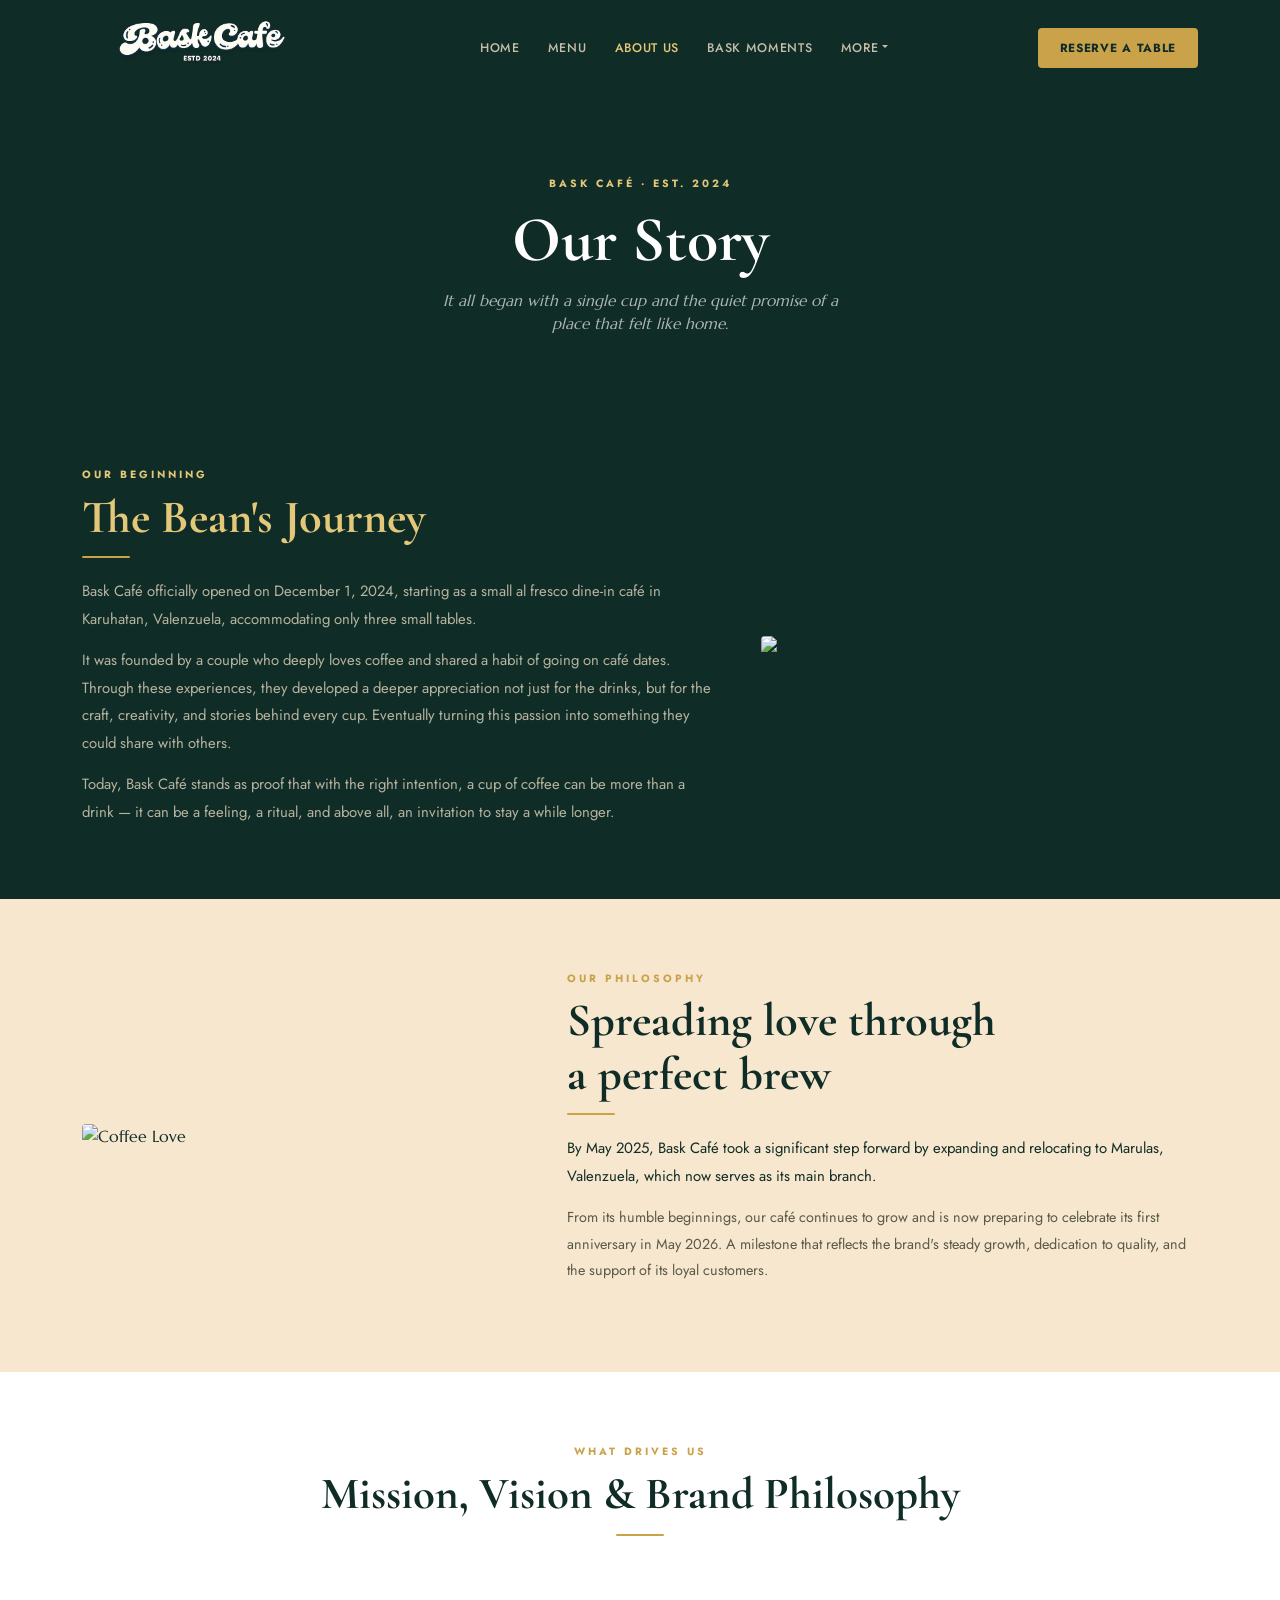
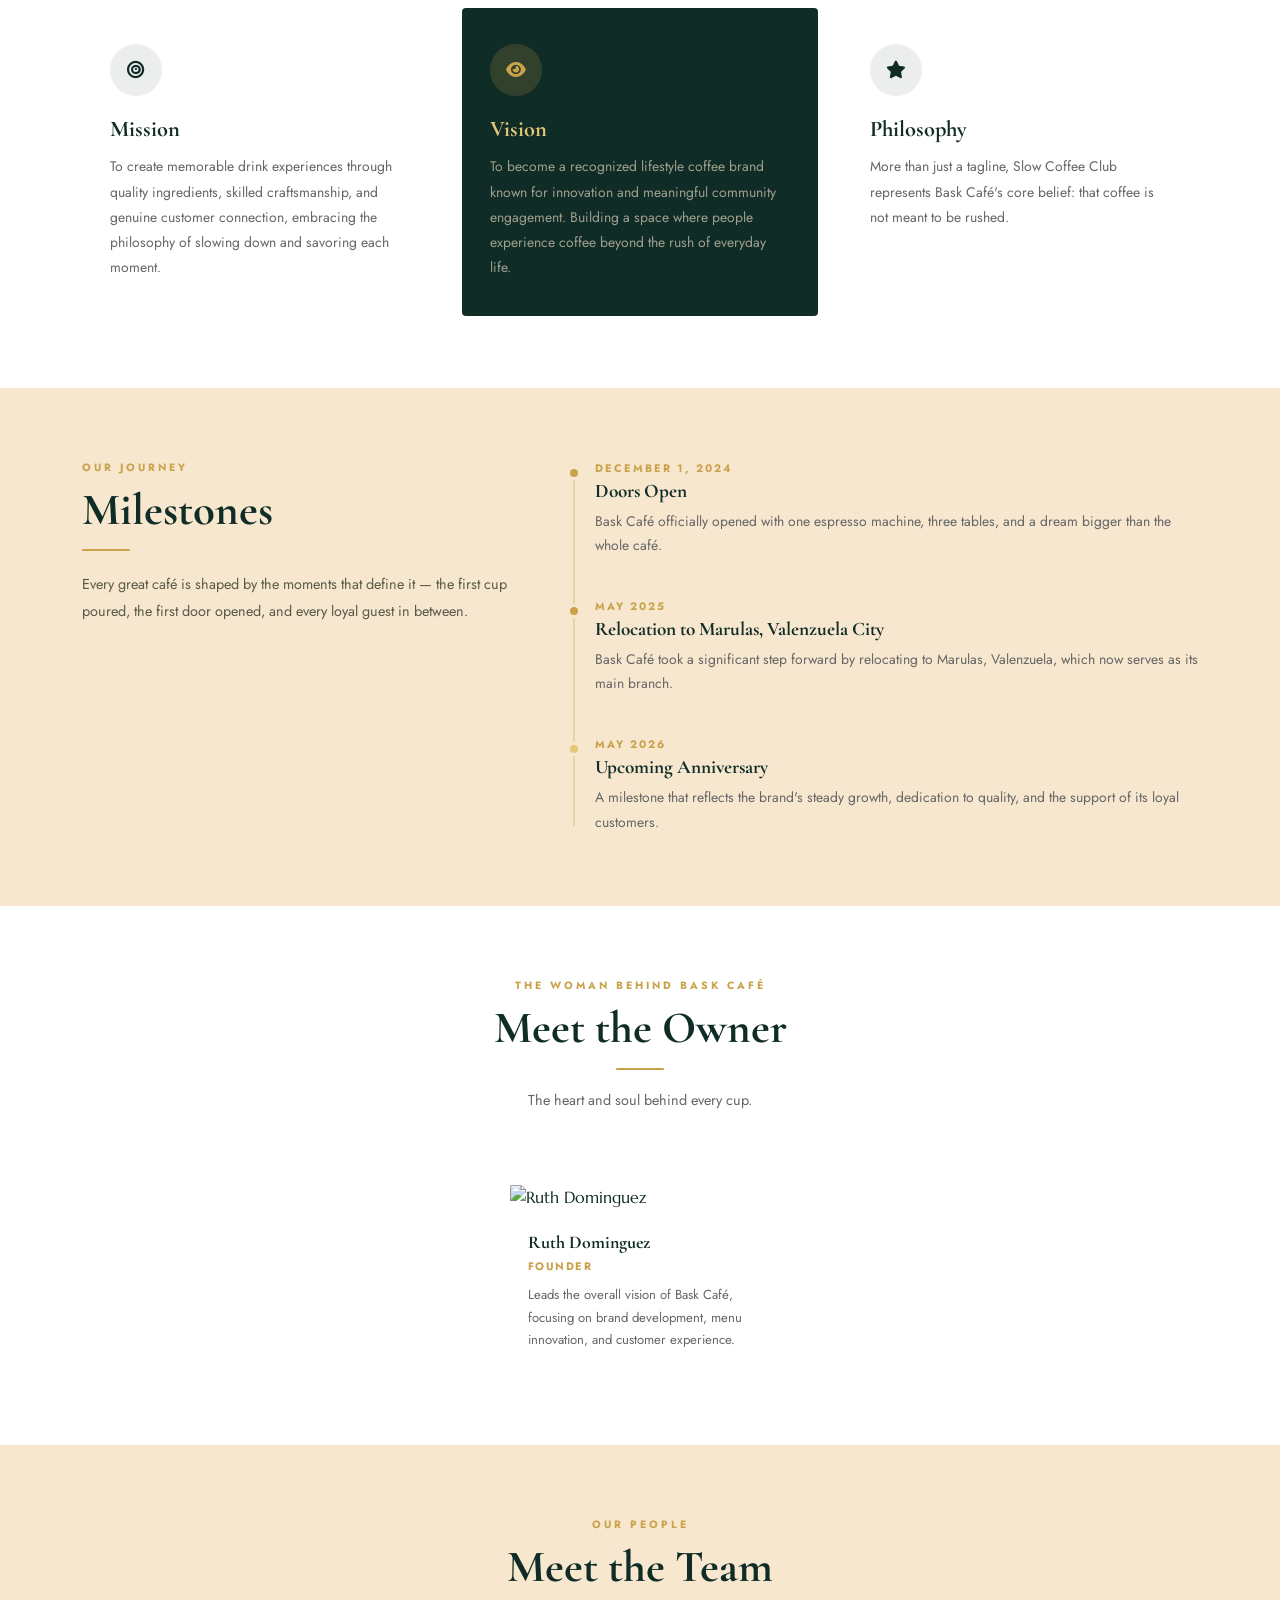
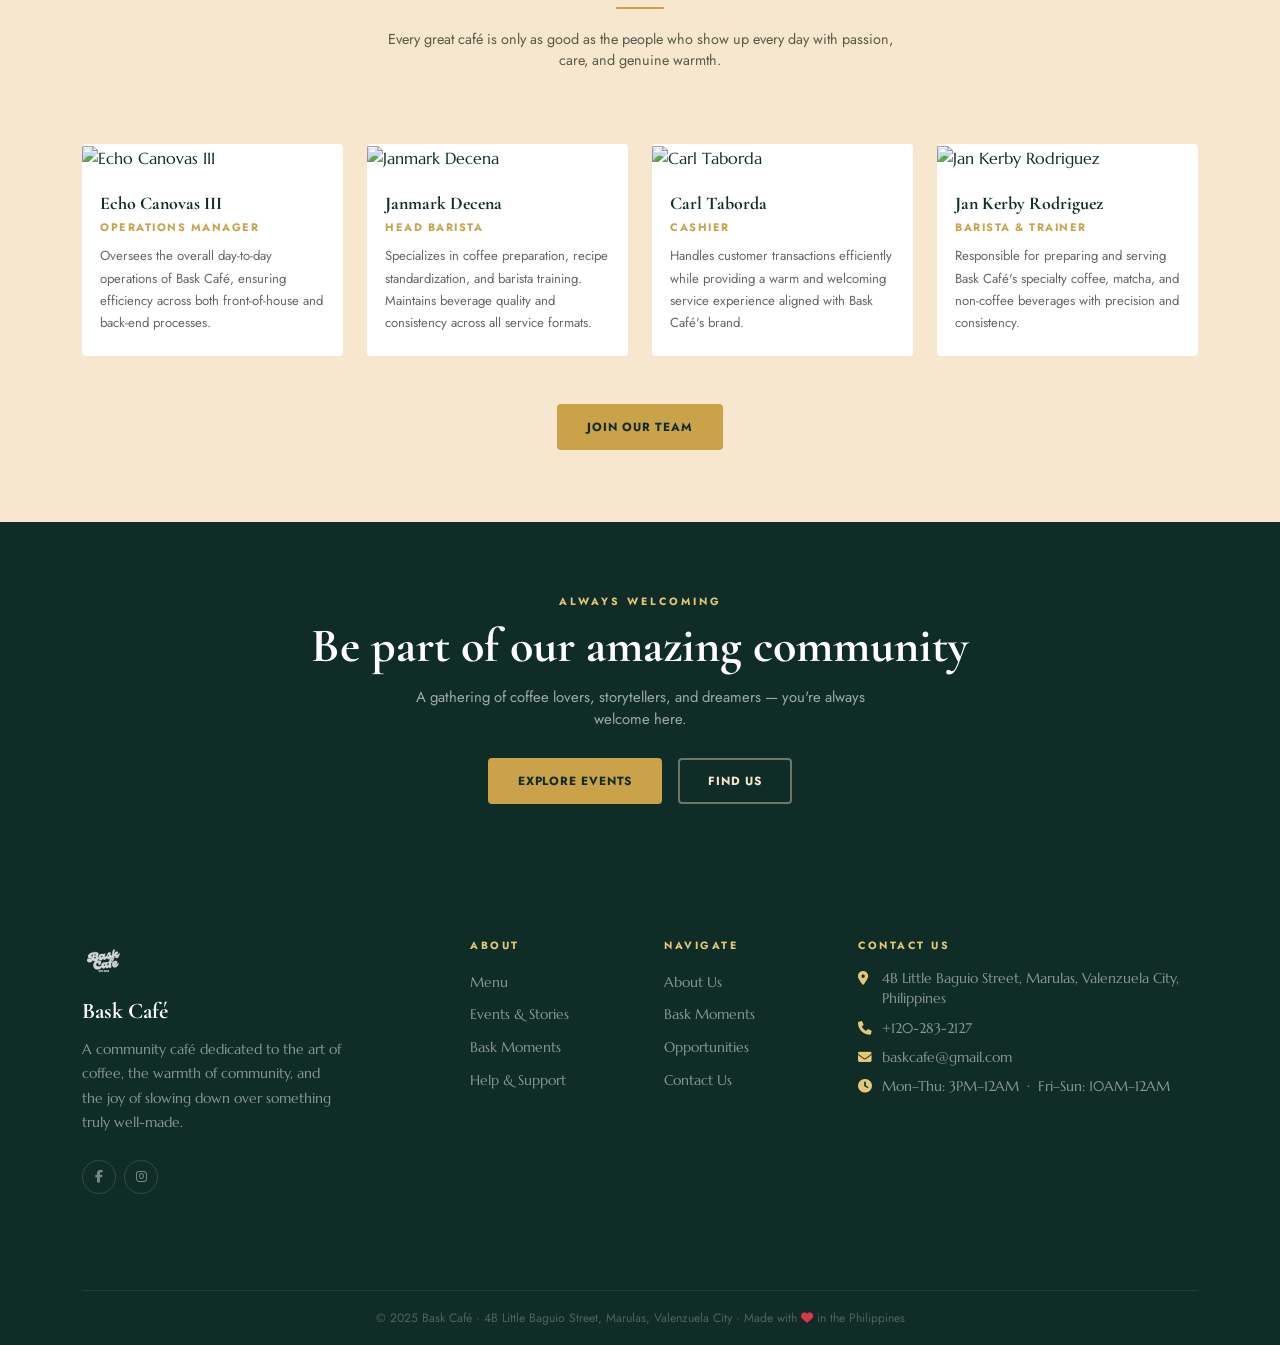
==== commit bf875002: "refactor: update website structure and content" ====
--- a/about.html
+++ b/about.html
@@ -1,345 +1,421 @@
 <!DOCTYPE html>
 <html lang="en">
 <head>
-  <meta charset="UTF-8"/>
-  <meta name="viewport" content="width=device-width,initial-scale=1.0"/>
-  <title>Bask Café — About Us</title>
-  <link rel="stylesheet" href="https://cdn.jsdelivr.net/npm/bootstrap@5.3.2/dist/css/bootstrap.min.css"/>
-  <link rel="stylesheet" href="https://cdnjs.cloudflare.com/ajax/libs/font-awesome/6.5.0/css/all.min.css"/>
-  <link rel="stylesheet" href="style.css"/>
+<meta charset="UTF-8"/>
+<meta name="viewport" content="width=device-width,initial-scale=1.0"/>
+<title>Bask Café — About Us</title>
+<link rel="preconnect" href="https://fonts.googleapis.com"/>
+<link rel="preconnect" href="https://fonts.gstatic.com" crossorigin/>
+<link href="https://fonts.googleapis.com/css2?family=Cormorant+Garamond:ital,wght@0,400;0,600;0,700;1,400&family=Marcellus&family=Jost:wght@300;400;500;600;700&display=swap" rel="stylesheet"/>
+<link rel="stylesheet" href="https://cdn.jsdelivr.net/npm/bootstrap@5.3.8/dist/css/bootstrap.min.css"/>
+<link rel="stylesheet" href="https://cdnjs.cloudflare.com/ajax/libs/font-awesome/6.5.0/css/all.min.css"/>
+<style>
+:root{
+  --df:#102C26;--cr:#F7E7CE;--df-lt:#1B3A2F;
+  --gold:#C9A24A;--gold-lt:#E4C87A;
+  --ff-h:'Cormorant Garamond',serif;
+  --ff-b:'Marcellus',serif;
+  --ff-u:'Jost',sans-serif;
+}
+*{box-sizing:border-box;}
+body{font-family:var(--ff-b);background:var(--cr);color:var(--df);overflow-x:hidden;}
+h1,h2,h3,h4,h5,h6{font-family:var(--ff-h);font-weight:700;color:var(--df);}
+a{text-decoration:none;color:inherit;}
+img{max-width:100%;}
+
+.bask-nav{background:var(--df)!important;position:sticky;top:0;z-index:1050;transition:background .3s;height:96px;}
+.bask-nav.scrolled{background:rgba(16,44,38,.96)!important;backdrop-filter:blur(12px);}
+.bask-nav .navbar-brand img{height:auto;width:240px;}
+.bask-nav .nav-link{font-family:var(--ff-u);font-size:.78rem;font-weight:500;letter-spacing:.7px;text-transform:uppercase;color:rgba(247,231,206,.78)!important;padding:8px 12px!important;transition:color .2s;}
+.bask-nav .nav-link:hover,.bask-nav .nav-link.active{color:var(--gold-lt)!important;}
+.bask-nav .dropdown-menu{background:#fff;border:none;border-top:2px solid var(--gold);border-radius:0 0 8px 8px;box-shadow:0 12px 32px rgba(0,0,0,.12);padding:8px;min-width:190px;}
+.bask-nav .dropdown-item{font-family:var(--ff-u);font-size:.82rem;color:#444;padding:9px 14px;border-radius:4px;transition:background .18s;}
+.bask-nav .dropdown-item:hover{background:var(--cr);color:var(--df);}
+.btn-reserve{font-family:var(--ff-u);font-size:.74rem;font-weight:700;letter-spacing:.7px;text-transform:uppercase;background:var(--gold);color:var(--df)!important;padding:9px 20px;border-radius:4px;border:2px solid var(--gold);transition:all .25s;white-space:nowrap;}
+.btn-reserve:hover{background:transparent;color:var(--gold)!important;border-color:var(--gold);}
+.navbar-toggler{border-color:rgba(247,231,206,.3);}
+.navbar-toggler-icon{background-image:url("data:image/svg+xml,%3csvg xmlns='http://www.w3.org/2000/svg' viewBox='0 0 30 30'%3e%3cpath stroke='rgba%28247%2C231%2C206%2C.85%29' stroke-width='2' d='M4 7h22M4 15h22M4 23h22'/%3e%3c/svg%3e");}
+@media(max-width:991.98px){
+  .bask-nav .navbar-collapse{background:var(--df-lt);padding:12px;margin-top:6px;border-radius:8px;border:1px solid rgba(255,255,255,.06);}
+  .bask-nav .nav-link{padding:10px 8px!important;border-bottom:1px solid rgba(255,255,255,.05);}
+  .btn-reserve{margin-top:10px;display:block;text-align:center;}
+}
+
+.page-hero{background:var(--df);padding:80px 0 60px;text-align:center;position:relative;overflow:hidden;}
+.page-hero::before{content:'';position:absolute;inset:0;background:url('https://images.unsplash.com/photo-1447933601403-0c6688de566e?w=1600&q=60') center/cover;opacity:.12;}
+.page-hero .container{position:relative;z-index:2;}
+.page-hero .eyebrow{font-family:var(--ff-u);font-size:.66rem;font-weight:700;letter-spacing:3px;text-transform:uppercase;color:var(--gold-lt);display:block;margin-bottom:10px;}
+.page-hero h1{font-family:var(--ff-h);font-size:clamp(2.4rem,6vw,4rem);color:#fff;margin-bottom:10px;}
+.page-hero p{font-style:italic;color:rgba(255,255,255,.65);font-size:.97rem;max-width:420px;margin:0 auto;}
+
+.eyebrow{font-family:var(--ff-u);font-size:.66rem;font-weight:700;letter-spacing:3px;text-transform:uppercase;color:var(--gold);display:block;margin-bottom:8px;}
+.s-rule{width:48px;height:2px;background:var(--gold);border-radius:1px;margin:12px 0 20px;}
+.s-rule.mx-auto{margin-left:auto!important;margin-right:auto!important;}
+
+.about-section{padding:72px 0;}
+@media(max-width:767.98px){.about-section{padding:48px 0;}}
+
+.about-img{width:100%;height:420px;object-fit:cover;border-radius:4px;}
+@media(max-width:767.98px){.about-img{height:260px;}}
+
+.about-heading{font-family:var(--ff-h);font-size:clamp(2rem,4vw,2.9rem);line-height:1.15;margin-bottom:0;}
+.about-heading-gold{color:var(--gold-lt);}
+.about-body{font-family:var(--ff-u);font-size:.93rem;line-height:1.85;color:rgba(247,231,206,.72);margin-bottom:14px;}
+.about-body:last-child{margin-bottom:0;}
+
+.value-card{background:#fff;border-radius:4px;padding:36px 28px;height:100%;}
+.value-card--dark{background:var(--df);}
+.value-card__icon{width:52px;height:52px;border-radius:50%;display:flex;align-items:center;justify-content:center;margin-bottom:20px;font-size:1.1rem;}
+.value-card__icon--gold{background:rgba(201,162,74,.18);color:var(--gold);}
+.value-card__icon--light{background:rgba(16,44,38,.08);color:var(--df);}
+.value-card__title{font-family:var(--ff-h);font-size:1.4rem;margin-bottom:12px;}
+.value-card__title--gold{color:var(--gold-lt);}
+.value-card__copy{font-family:var(--ff-u);font-size:.87rem;line-height:1.8;margin:0;}
+.value-card__copy--muted{color:#666;}
+.value-card__copy--dim{color:rgba(247,231,206,.62);}
+
+.section-title{font-family:var(--ff-h);font-size:clamp(1.9rem,4vw,2.8rem);margin-bottom:0;}
+
+.timeline-wrap{position:relative;padding-left:28px;}
+.timeline-wrap::before{content:'';position:absolute;left:6px;top:8px;bottom:8px;width:2px;background:rgba(201,162,74,.3);}
+.timeline-item{position:relative;margin-bottom:40px;}
+.timeline-item:last-child{margin-bottom:0;}
+.timeline-dot{position:absolute;left:-28px;top:6px;width:14px;height:14px;border-radius:50%;background:var(--gold);border:3px solid var(--cr);}
+.timeline-date{font-family:var(--ff-u);font-size:.68rem;font-weight:700;letter-spacing:2px;text-transform:uppercase;color:var(--gold);margin-bottom:4px;}
+.timeline-title{font-family:var(--ff-h);font-size:1.2rem;color:var(--df);margin-bottom:6px;}
+.timeline-copy{font-family:var(--ff-u);font-size:.87rem;color:#666;line-height:1.75;margin:0;}
+
+.team-card{background:#fff;border-radius:4px;overflow:hidden;height:100%;}
+.team-photo{width:100%;aspect-ratio:1/1;object-fit:cover;object-position:top;}
+.team-body{padding:20px 18px 22px;}
+.team-name{font-family:var(--ff-h);font-size:1.12rem;font-weight:700;color:var(--df);margin-bottom:2px;}
+.team-role{font-family:var(--ff-u);font-size:.68rem;font-weight:700;letter-spacing:1.5px;text-transform:uppercase;color:var(--gold);margin-bottom:10px;}
+.team-bio{font-family:var(--ff-u);font-size:.82rem;color:#666;line-height:1.7;margin:0;}
+
+.cta-band{background:var(--df);padding:72px 0;text-align:center;position:relative;overflow:hidden;}
+.cta-band::before{content:'';position:absolute;inset:0;background:url('https://images.unsplash.com/photo-1445116572660-236099ec97a0?w=1600&q=50') center/cover;opacity:.1;}
+.cta-band .container{position:relative;z-index:2;}
+.cta-band h2{font-family:var(--ff-h);font-size:clamp(1.9rem,4vw,3rem);color:#fff;margin-bottom:10px;}
+.cta-band p{font-family:var(--ff-u);color:rgba(255,255,255,.6);font-size:.93rem;max-width:460px;margin:0 auto 28px;}
+.btn-gold{font-family:var(--ff-u);font-size:.74rem;font-weight:700;letter-spacing:.8px;text-transform:uppercase;background:var(--gold);color:var(--df)!important;padding:12px 28px;border-radius:4px;border:2px solid var(--gold);transition:all .25s;display:inline-block;}
+.btn-gold:hover{background:transparent;color:var(--gold)!important;}
+.btn-outline-cr{font-family:var(--ff-u);font-size:.74rem;font-weight:700;letter-spacing:.8px;text-transform:uppercase;background:transparent;color:var(--cr)!important;padding:12px 28px;border-radius:4px;border:2px solid rgba(247,231,206,.4);transition:all .25s;display:inline-block;}
+.btn-outline-cr:hover{border-color:var(--cr);background:rgba(247,231,206,.08);}
+
+.bask-footer{background:var(--df);padding:64px 0 0;}
+.f-brand{font-family:var(--ff-h);font-size:1.4rem;font-weight:700;color:#fff;margin-bottom:10px;}
+.f-desc{font-size:.86rem;color:rgba(255,255,255,.5);line-height:1.78;max-width:260px;}
+.f-head{font-family:var(--ff-u);font-size:.66rem;font-weight:700;letter-spacing:2.5px;text-transform:uppercase;color:var(--gold-lt);margin-bottom:16px;}
+.f-links{list-style:none;padding:0;margin:0;}
+.f-links li{margin-bottom:8px;}
+.f-links a{font-size:.86rem;color:rgba(255,255,255,.5);transition:color .18s,padding-left .18s;}
+.f-links a:hover{color:var(--gold-lt);padding-left:4px;}
+.f-contact{display:flex;gap:10px;align-items:flex-start;margin-bottom:9px;font-size:.85rem;color:rgba(255,255,255,.5);}
+.f-contact i{color:var(--gold-lt);margin-top:3px;flex-shrink:0;width:14px;}
+.f-bottom{border-top:1px solid rgba(255,255,255,.07);margin-top:48px;padding:18px 0;text-align:center;font-family:var(--ff-u);font-size:.76rem;color:rgba(255,255,255,.26);}
+.f-social{width:34px;height:34px;border-radius:50%;border:1px solid rgba(255,255,255,.14);display:inline-flex;align-items:center;justify-content:center;color:rgba(255,255,255,.44);font-size:.8rem;transition:all .22s;}
+.f-social:hover{background:var(--gold);border-color:var(--gold);color:var(--df);}
+
+.btt{position:fixed;bottom:24px;right:24px;width:42px;height:42px;background:var(--gold);color:var(--df);border:none;border-radius:50%;display:flex;align-items:center;justify-content:center;opacity:0;pointer-events:none;transition:opacity .3s,transform .3s;z-index:999;cursor:pointer;font-size:.95rem;}
+.btt.on{opacity:1;pointer-events:all;}
+.btt:hover{transform:translateY(-3px);}
+</style>
 </head>
 <body>
+
 <nav class="navbar navbar-expand-lg bask-nav" id="mainNav">
-  <div class="container-fluid">
-    <a class="navbar-brand" href="index.html"><span class="brand-icon"><i class="fas fa-mug-hot"></i></span>Bask Café</a>
-    <button class="navbar-toggler" type="button" data-bs-toggle="collapse" data-bs-target="#navMenu"><span class="navbar-toggler-icon"></span></button>
-    <div class="collapse navbar-collapse justify-content-center" id="navMenu">
-      <ul class="navbar-nav gap-1">
+  <div class="container">
+    <a class="navbar-brand" href="home.html">
+      <img src="../images/BASKCAFENOBG.png" alt="Bask Café"/>
+    </a>
+    <button class="navbar-toggler" type="button" data-bs-toggle="collapse" data-bs-target="#navMenu" aria-controls="navMenu" aria-expanded="false" aria-label="Toggle navigation">
+      <span class="navbar-toggler-icon"></span>
+    </button>
+    <div class="collapse navbar-collapse" id="navMenu">
+      <ul class="navbar-nav mx-auto gap-lg-1 py-3 py-lg-0 align-items-lg-center">
         <li class="nav-item"><a class="nav-link" href="home.html">Home</a></li>
         <li class="nav-item"><a class="nav-link" href="menu.html">Menu</a></li>
         <li class="nav-item"><a class="nav-link active" href="about.html">About Us</a></li>
-        <li class="nav-item"><a class="nav-link" href="gallery.html">Gallery</a></li>
+        <li class="nav-item"><a class="nav-link" href="bask-moments.html">Bask Moments</a></li>
         <li class="nav-item dropdown">
-          <a class="nav-link dropdown-toggle" href="#" data-bs-toggle="dropdown">More</a>
+          <a class="nav-link dropdown-toggle" href="#" role="button" data-bs-toggle="dropdown" aria-expanded="false">More</a>
           <ul class="dropdown-menu">
             <li><a class="dropdown-item" href="events.html"><i class="fas fa-calendar-alt me-2 opacity-50"></i>Events &amp; Stories</a></li>
-            <li><a class="dropdown-item" href="careers.html"><i class="fas fa-briefcase me-2 opacity-50"></i>Careers</a></li>
+            <li><a class="dropdown-item" href="opportunities.html"><i class="fas fa-briefcase me-2 opacity-50"></i>Opportunities</a></li>
             <li><hr class="dropdown-divider"/></li>
             <li><a class="dropdown-item" href="contact.html"><i class="fas fa-envelope me-2 opacity-50"></i>Contact Us</a></li>
           </ul>
         </li>
       </ul>
-    </div>
-    <div class="d-none d-lg-flex"><a href="contact.html" class="nav-link btn-nav-reserve">Reserve a Table</a></div>
+      <a href="contact.html" class="btn-reserve ms-lg-2">Reserve a Table</a>
+    </div>
   </div>
 </nav>
 
-<!-- HERO -->
-<section class="page-hero">
-  <div class="page-hero__bg page-hero__bg--about"></div>
-  <div class="page-hero__overlay"></div>
-  <div class="page-hero__content">
-    <p class="page-hero__eyebrow">Bask Café</p>
-    <h1 class="page-hero__script">Our Story</h1>
-    <p class="page-hero__sub">It all began with a single cup and the quiet promise of a place that felt like home.</p>
-  </div>
-</section>
-
-<!-- THE BEAN'S JOURNEY -->
-<section class="section bg-green">
+<div class="page-hero">
+  <div class="container">
+    <span class="eyebrow">Bask Café &middot; Est. 2024</span>
+    <h1>Our Story</h1>
+    <p>It all began with a single cup and the quiet promise of a place that felt like home.</p>
+  </div>
+</div>
+
+<section class="about-section" style="background:var(--df);">
   <div class="container">
     <div class="row align-items-center g-5">
-      <div class="col-lg-7" data-reveal>
-        <span class="eyebrow section-eyebrow-gold">Our Beginning</span>
-        <h2 class="about-title-gold">The Bean's Journey</h2>
-        <p class="about-copy-bright">Bask Café officially opened on December 1, 2024, starting as a small al fresco dine-in café in Karuhatan, Valenzuela, accommodating only three small tables.</p>
-        <p class="about-copy-muted about-copy-gap">It was founded by a couple who deeply loves coffee and shared a habit of going on café dates. Through these experiences, they developed a deeper appreciation not just for the drinks, but for the craft, creativity, and stories behind every cup. Eventually turning this passion into something they could share with others.</p>
-        <p class="about-copy-muted">Today, Bask Café stands as proof that with the right intention, a cup of coffee can be more than a drink — it can be a feeling, a ritual, and above all, an invitation to stay a while longer.</p>
-      </div>
-      <div class="col-lg-5" data-reveal data-reveal-delay="2">
-        <div class="about-media about-media-xl">
-          <img src="https://images.unsplash.com/photo-1442512595331-e89e73853f31?w=700&q=85" alt="Our Story" class="about-media__img about-media__img-lg"/>
-        </div>
-      </div>
-    </div>
-  </div>
-</section>
-
-<!-- SPREADING LOVE -->
-<section class="section bg-white">
+      <div class="col-lg-7">
+        <span class="eyebrow" style="color:var(--gold-lt);">Our Beginning</span>
+        <h2 class="about-heading about-heading-gold">The Bean's Journey</h2>
+        <div class="s-rule"></div>
+        <p class="about-body">Bask Café officially opened on December 1, 2024, starting as a small al fresco dine-in café in Karuhatan, Valenzuela, accommodating only three small tables.</p>
+        <p class="about-body">It was founded by a couple who deeply loves coffee and shared a habit of going on café dates. Through these experiences, they developed a deeper appreciation not just for the drinks, but for the craft, creativity, and stories behind every cup. Eventually turning this passion into something they could share with others.</p>
+        <p class="about-body">Today, Bask Café stands as proof that with the right intention, a cup of coffee can be more than a drink — it can be a feeling, a ritual, and above all, an invitation to stay a while longer.</p>
+      </div>
+      <div class="col-lg-5">
+        <img src="https://images.unsplash.com/photo-1442512595331-e89e73853f31?w=700&q=85" alt="Our Story" class="about-img"/>
+      </div>
+    </div>
+  </div>
+</section>
+
+<section class="about-section" style="background:var(--cr);">
   <div class="container">
     <div class="row align-items-center g-5">
-      <div class="col-lg-5" data-reveal>
-        <div class="about-media about-media-lg">
-          <img src="https://images.unsplash.com/photo-1445116572660-236099ec97a0?w=700&q=85" alt="Coffee Love" class="about-media__img about-media__img-md"/>
-        </div>
-      </div>
-      <div class="col-lg-7" data-reveal data-reveal-delay="2">
+      <div class="col-lg-5 order-lg-1">
+        <img src="https://images.unsplash.com/photo-1445116572660-236099ec97a0?w=700&q=85" alt="Coffee Love" class="about-img"/>
+      </div>
+      <div class="col-lg-7 order-lg-2">
         <span class="eyebrow">Our Philosophy</span>
-        <h2 class="section-title-sm">Spreading love through<br>a perfect brew</h2>
-        <p class="copy-muted copy-spaced-sm about-copy-em">By May 2025, Bask Café took a significant step forward by expanding and relocating to Marulas, Valenzuela, which now serves as its main branch. </p>
-        <p class="copy-muted">From its humble beginnings, our cafe continues to grow and is now preparing to celebrate its first anniversary in May 2026. A milestone that reflects the brand’s steady growth, dedication to quality, and the support of its loyal customers..</p>
-      </div>
-    </div>
-  </div>
-</section>
-
-<!-- MISSION / VISION / GOALS -->
-<section class="section bg-cream">
-  <div class="container">
-    <div class="section-header centered" data-reveal>
+        <h2 class="about-heading">Spreading love through<br>a perfect brew</h2>
+        <div class="s-rule"></div>
+        <p style="font-family:var(--ff-u);font-size:.93rem;line-height:1.85;color:var(--df);margin-bottom:14px;">By May 2025, Bask Café took a significant step forward by expanding and relocating to Marulas, Valenzuela, which now serves as its main branch.</p>
+        <p style="font-family:var(--ff-u);font-size:.9rem;line-height:1.85;color:#5a5a4a;">From its humble beginnings, our café continues to grow and is now preparing to celebrate its first anniversary in May 2026. A milestone that reflects the brand's steady growth, dedication to quality, and the support of its loyal customers.</p>
+      </div>
+    </div>
+  </div>
+</section>
+
+<section class="about-section" style="background:#fff;">
+  <div class="container">
+    <div class="text-center mb-5">
       <span class="eyebrow">What Drives Us</span>
-      <h2 class="section-title-top">Mission, Vision &amp; Brand Philosophy</h2>
-      <div class="divider centered"></div>
+      <h2 class="section-title">Mission, Vision &amp; Brand Philosophy</h2>
+      <div class="s-rule mx-auto"></div>
     </div>
     <div class="row g-4 mt-2">
-      <div class="col-md-4" data-reveal data-reveal-delay="1">
-        <div class="about-value-card about-value-card--light">
-          <div class="about-value-card__icon about-value-card__icon--dark">
-            <i class="fas fa-bullseye about-value-card__icon-gold"></i>
-          </div>
-          <h4 class="about-value-card__title about-value-card__title--dark">Mission</h4>
-          <p class="about-value-card__copy about-value-card__copy--light">To create memorable drink experiences through quality ingredients, skilled craftsmanship, and genuine customer connection, embracing the philosophy of slowing down and savoring each moment.</p>
-        </div>
-      </div>
-      <div class="col-md-4" data-reveal data-reveal-delay="2">
-        <div class="about-value-card about-value-card--dark">
-          <div class="about-value-card__icon about-value-card__icon--gold">
-            <i class="fas fa-eye about-value-card__icon-dark"></i>
-          </div>
-          <h4 class="about-value-card__title about-value-card__title--gold">Vision</h4>
-          <p class="about-value-card__copy about-value-card__copy--dark">To become a recognized lifestyle coffee brand known for innovation and meaningful community engagement. Building a space where people experience coffee beyond the rush of everyday life.</p>
-        </div>
-      </div>
-      <div class="col-md-4" data-reveal data-reveal-delay="3">
-        <div class="about-value-card about-value-card--light">
-          <div class="about-value-card__icon about-value-card__icon--dark">
-            <i class="fas fa-star about-value-card__icon-gold"></i>
-          </div>
-          <h4 class="about-value-card__title about-value-card__title--dark">Philosophy</h4>
-          <p class="about-value-card__copy about-value-card__copy--light">More than just a tagline, Slow Coffee Club represents Bask Café’s core belief: that coffee is not meant to be rushed.</p>
-        </div>
-      </div>
-    </div>
-  </div>
-</section>
-
-<!-- MILESTONES -->
-<section class="section bg-white">
-  <div class="container">
-    <div class="section-header centered" data-reveal>
-      <span class="eyebrow">Our Journey</span>
-      <h2 class="section-title-top">Milestones</h2>
-      <div class="divider centered"></div>
-    </div>
-    <div class="about-timeline">
-      <div class="about-timeline__item" data-reveal>
-        <div class="about-timeline__dot about-timeline__dot--gold"></div>
-        <p class="about-timeline__date">Decemeber 1, 2024</p>
-        <h4 class="about-timeline__title">Doors Open</h4>
-        <p class="about-timeline__copy">Bask Café officially opened with one espresso machine, three tables, and a dream bigger than the whole café.</p>
-      </div>
-      <div class="about-timeline__item" data-reveal data-reveal-delay="1">
-        <div class="about-timeline__dot about-timeline__dot--gold"></div>
-        <p class="about-timeline__date">May 2025</p>
-        <h4 class="about-timeline__title">Relocation to Marulas, Valenzuela City</h4>
-        <p class="about-timeline__copy">Bask Café took a significant step forward by relocating to Marulas, Valenzuela, which now serves as its main branch.</p>
-      </div>
-      <div class="about-timeline__item" data-reveal data-reveal-delay="3">
-        <div class="about-timeline__dot about-timeline__dot--green"></div>
-        <p class="about-timeline__date">May 2026</p>
-        <h4 class="about-timeline__title">Upcoming Anniversary</h4>
-        <p class="about-timeline__copy">A milestone that reflects the brand’s steady growth, dedication to quality, and the support of its loyal customers.</p>
-      </div>
-    </div>
-  </div>
-</section>
-
-<!-- MEET THE OWNERS -->
-<section class="section bg-cream">
-  <div class="container">
-    <div class="section-header centered" data-reveal>
-      <span class="eyebrow">The Woman Behind Bask Cafe</span>
-      <h2 class="section-title-top">Meet the Owner</h2>
-      <div class="divider centered"></div>
-      <p class="copy-muted copy-centered-openings">The heart and soul behind every cup.</p>
+      <div class="col-md-4">
+        <div class="value-card h-100">
+          <div class="value-card__icon value-card__icon--light">
+            <i class="fas fa-bullseye"></i>
+          </div>
+          <h4 class="value-card__title">Mission</h4>
+          <p class="value-card__copy value-card__copy--muted">To create memorable drink experiences through quality ingredients, skilled craftsmanship, and genuine customer connection, embracing the philosophy of slowing down and savoring each moment.</p>
+        </div>
+      </div>
+      <div class="col-md-4">
+        <div class="value-card value-card--dark h-100">
+          <div class="value-card__icon value-card__icon--gold">
+            <i class="fas fa-eye"></i>
+          </div>
+          <h4 class="value-card__title value-card__title--gold">Vision</h4>
+          <p class="value-card__copy value-card__copy--dim">To become a recognized lifestyle coffee brand known for innovation and meaningful community engagement. Building a space where people experience coffee beyond the rush of everyday life.</p>
+        </div>
+      </div>
+      <div class="col-md-4">
+        <div class="value-card h-100">
+          <div class="value-card__icon value-card__icon--light">
+            <i class="fas fa-star"></i>
+          </div>
+          <h4 class="value-card__title">Philosophy</h4>
+          <p class="value-card__copy value-card__copy--muted">More than just a tagline, Slow Coffee Club represents Bask Café's core belief: that coffee is not meant to be rushed.</p>
+        </div>
+      </div>
+    </div>
+  </div>
+</section>
+
+<section class="about-section" style="background:var(--cr);">
+  <div class="container">
+    <div class="row g-5">
+      <div class="col-lg-5">
+        <span class="eyebrow">Our Journey</span>
+        <h2 class="section-title">Milestones</h2>
+        <div class="s-rule"></div>
+        <p style="font-family:var(--ff-u);font-size:.9rem;color:#5a5a4a;line-height:1.85;">Every great café is shaped by the moments that define it — the first cup poured, the first door opened, and every loyal guest in between.</p>
+      </div>
+      <div class="col-lg-7 d-flex align-items-center">
+        <div class="timeline-wrap w-100">
+          <div class="timeline-item">
+            <div class="timeline-dot"></div>
+            <p class="timeline-date">December 1, 2024</p>
+            <h4 class="timeline-title">Doors Open</h4>
+            <p class="timeline-copy">Bask Café officially opened with one espresso machine, three tables, and a dream bigger than the whole café.</p>
+          </div>
+          <div class="timeline-item">
+            <div class="timeline-dot"></div>
+            <p class="timeline-date">May 2025</p>
+            <h4 class="timeline-title">Relocation to Marulas, Valenzuela City</h4>
+            <p class="timeline-copy">Bask Café took a significant step forward by relocating to Marulas, Valenzuela, which now serves as its main branch.</p>
+          </div>
+          <div class="timeline-item">
+            <div class="timeline-dot" style="background:var(--gold-lt);"></div>
+            <p class="timeline-date">May 2026</p>
+            <h4 class="timeline-title">Upcoming Anniversary</h4>
+            <p class="timeline-copy">A milestone that reflects the brand's steady growth, dedication to quality, and the support of its loyal customers.</p>
+          </div>
+        </div>
+      </div>
+    </div>
+  </div>
+</section>
+
+<section class="about-section" style="background:#fff;">
+  <div class="container">
+    <div class="text-center mb-5">
+      <span class="eyebrow">The Woman Behind Bask Café</span>
+      <h2 class="section-title">Meet the Owner</h2>
+      <div class="s-rule mx-auto"></div>
+      <p style="font-family:var(--ff-u);font-size:.9rem;color:#666;max-width:480px;margin:0 auto;">The heart and soul behind every cup.</p>
     </div>
     <div class="row g-4 justify-content-center mt-2">
-      <div class="col-6 col-md-4 col-lg-3" data-reveal data-reveal-delay="1">
+      <div class="col-6 col-md-4 col-lg-3">
         <div class="team-card">
-          <div class="team-card__photo-placeholder">
-            <img src="https://images.unsplash.com/photo-1573497019940-1c28c88b4f3e?w=300&q=80" alt="Owner" class="team-photo-img"/>
-          </div>
-          <div class="team-card__body">
-            <div class="team-card__name">Ruth Dominguez</div>
-            <div class="team-card__role">Founder</div>
-            <div class="team-card__bio">Leads the overall vision of Bask Café, focusing on brand development, menu innovation, and customer experience.</div>
-          </div>
-        </div>
-      </div>
-      <div class="col-6 col-md-4 col-lg-3" data-reveal data-reveal-delay="2">
+          <img src="https://images.unsplash.com/photo-1573497019940-1c28c88b4f3e?w=300&q=80" alt="Ruth Dominguez" class="team-photo"/>
+          <div class="team-body">
+            <div class="team-name">Ruth Dominguez</div>
+            <div class="team-role">Founder</div>
+            <p class="team-bio">Leads the overall vision of Bask Café, focusing on brand development, menu innovation, and customer experience.</p>
+          </div>
+        </div>
+      </div>
+    </div>
+  </div>
+</section>
+
+<section class="about-section" style="background:var(--cr);">
+  <div class="container">
+    <div class="text-center mb-5">
+      <span class="eyebrow">Our People</span>
+      <h2 class="section-title">Meet the Team</h2>
+      <div class="s-rule mx-auto"></div>
+      <p style="font-family:var(--ff-u);font-size:.9rem;color:#5a5a4a;max-width:520px;margin:0 auto;">Every great café is only as good as the people who show up every day with passion, care, and genuine warmth.</p>
+    </div>
+    <div class="row g-4 justify-content-center mt-2">
+      <div class="col-6 col-md-4 col-lg-3">
         <div class="team-card">
-          <div class="team-card__photo-placeholder">
-            <img src="https://images.unsplash.com/photo-1507003211169-0a1dd7228f2d?w=300&q=80" alt="Owner" class="team-photo-img"/>
-          </div>
-          <div class="team-card__body">
-            <div class="team-card__name">Marcus Santos TATANGGALIN (NADUDULING AKO DI KO MAALIS)</div>
-            <div class="team-card__role">Co-Founder &amp; Head Roaster</div>
-            <div class="team-card__bio">A certified Q-Grader and coffee educator, Marcus leads all sourcing and roasting decisions — ensuring every bean tells a story worth sharing.</div>
-          </div>
-        </div>
-      </div>
-    </div>
-  </div>
-</section>
-
-<!-- MEET THE STAFF -->
-<section class="section bg-white">
-  <div class="container">
-    <div class="section-header centered" data-reveal>
-      <span class="eyebrow">Our People</span>
-      <h2 class="section-title-top">Meet the Team</h2>
-      <div class="divider centered"></div>
-      <p class="copy-muted copy-centered-gallery">Every great café is only as good as the people who show up every day with passion, care, and genuine warmth.</p>
-    </div>
-    <div class="row g-4 justify-content-center mt-2">
-      <div class="col-6 col-md-4 col-lg-3" data-reveal data-reveal-delay="1">
+          <img src="https://images.unsplash.com/photo-1488161628813-04466f872be2?w=300&q=80" alt="Echo Canovas III" class="team-photo"/>
+          <div class="team-body">
+            <div class="team-name">Echo Canovas III</div>
+            <div class="team-role">Operations Manager</div>
+            <p class="team-bio">Oversees the overall day-to-day operations of Bask Café, ensuring efficiency across both front-of-house and back-end processes.</p>
+          </div>
+        </div>
+      </div>
+      <div class="col-6 col-md-4 col-lg-3">
         <div class="team-card">
-          <div class="team-card__photo-placeholder about-photo-clip">
-            <img src="https://images.unsplash.com/photo-1488161628813-04466f872be2?w=300&q=80" alt="Staff" class="team-photo-img"/>
-          </div>
-          <div class="team-card__body">
-            <div class="team-card__name">Echo Canovas III</div>
-            <div class="team-card__role">Operations Manager</div>
-            <div class="team-card__bio">Oversees the overall day-to-day operations of Bask Café, ensuring efficiency across both front-of-
-house and back-end processes.</div>
-          </div>
-        </div>
-      </div>
-      <div class="col-6 col-md-4 col-lg-3" data-reveal data-reveal-delay="2">
+          <img src="https://images.unsplash.com/photo-1580489944761-15a19d654956?w=300&q=80" alt="Janmark Decena" class="team-photo"/>
+          <div class="team-body">
+            <div class="team-name">Janmark Decena</div>
+            <div class="team-role">Head Barista</div>
+            <p class="team-bio">Specializes in coffee preparation, recipe standardization, and barista training. Maintains beverage quality and consistency across all service formats.</p>
+          </div>
+        </div>
+      </div>
+      <div class="col-6 col-md-4 col-lg-3">
         <div class="team-card">
-          <div class="team-card__photo-placeholder about-photo-clip">
-            <img src="https://images.unsplash.com/photo-1580489944761-15a19d654956?w=300&q=80" alt="Staff" class="team-photo-img"/>
-          </div>
-          <div class="team-card__body">
-            <div class="team-card__name">Barista Janmark Decena</div>
-            <div class="team-card__role">Head Barista</div>
-            <div class="team-card__bio">Specializes in coffee preparation, recipe standardization, and barista training. Maintains beverage quality and consistency across all service formats.</div>
-          </div>
-        </div>
-      </div>
-      <div class="col-6 col-md-4 col-lg-3" data-reveal data-reveal-delay="3">
+          <img src="https://images.unsplash.com/photo-1438761681033-6461ffad8d80?w=300&q=80" alt="Carl Taborda" class="team-photo"/>
+          <div class="team-body">
+            <div class="team-name">Carl Taborda</div>
+            <div class="team-role">Cashier</div>
+            <p class="team-bio">Handles customer transactions efficiently while providing a warm and welcoming service experience aligned with Bask Café's brand.</p>
+          </div>
+        </div>
+      </div>
+      <div class="col-6 col-md-4 col-lg-3">
         <div class="team-card">
-          <div class="team-card__photo-placeholder about-photo-clip">
-            <img src="https://images.unsplash.com/photo-1438761681033-6461ffad8d80?w=300&q=80" alt="Staff" class="team-photo-img"/>
-          </div>
-          <div class="team-card__body">
-            <div class="team-card__name">Carl Taborda</div>
-            <div class="team-card__role">Cashier</div>
-            <div class="team-card__bio">Handles customer transactions efficiently while providing a warm and welcoming service experience aligned with Bask Café’s brand.</div>
-          </div>
-        </div>
-      </div>
-      <div class="col-6 col-md-4 col-lg-3" data-reveal data-reveal-delay="4">
-        <div class="team-card">
-          <div class="team-card__photo-placeholder about-photo-clip">
-            <img src="https://images.unsplash.com/photo-1507003211169-0a1dd7228f2d?w=300&q=80" alt="Staff" class="team-photo-img"/>
-          </div>
-          <div class="team-card__body">
-            <div class="team-card__name">Jan Kerby Rodriguez</div>
-            <div class="team-card__role">Barista &amp; Trainer</div>
-            <div class="team-card__bio">Responsible for preparing and serving Bask Café’s specialty coffee, matcha, and non-coffee beverages with precision and consistency.</div>
-          </div>
-        </div>
-      </div>
-    </div>
-    <div class="text-center mt-5" data-reveal>
-      <a href="careers.html" class="btn-bask btn-bask-green">Join Our Team</a>
-    </div>
-  </div>
-</section>
-
-<!-- COMMUNITY CTA -->
-<section class="community-section">
-  <div class="community-section__bg community-section__bg--about"></div>
-  <div class="community-section__overlay"></div>
-  <div class="container community-section__content">
-    <span class="eyebrow community-eyebrow" data-reveal>Always Welcoming</span>
-    <h2 data-reveal data-reveal-delay="1" class="community-title">Be part of our amazing<br>community</h2>
-    <p class="community-copy" data-reveal data-reveal-delay="2">A gathering of coffee lovers, storytellers, and dreamers — you're always welcome here.</p>
-    <a href="events.html" class="btn-bask btn-bask-gold" data-reveal data-reveal-delay="3">Explore Events</a>
-  </div>
-</section>
-
-<!-- ══════════════ FOOTER ══════════════ -->
-<footer class="bask-footer">
-  <div class="container">
-    <div class="row g-5">
-      <div class="col-lg-4">
-        <div class="footer__brand">
-          <span class="footer__brand-icon"><i class="fas fa-mug-hot"></i></span>
+          <img src="https://images.unsplash.com/photo-1507003211169-0a1dd7228f2d?w=300&q=80" alt="Jan Kerby Rodriguez" class="team-photo"/>
+          <div class="team-body">
+            <div class="team-name">Jan Kerby Rodriguez</div>
+            <div class="team-role">Barista &amp; Trainer</div>
+            <p class="team-bio">Responsible for preparing and serving Bask Café's specialty coffee, matcha, and non-coffee beverages with precision and consistency.</p>
+          </div>
+        </div>
+      </div>
+    </div>
+    <div class="text-center mt-5">
+      <a href="opportunities.html" class="btn-gold">Join Our Team</a>
+    </div>
+  </div>
+</section>
+
+<div class="cta-band">
+  <div class="container">
+    <span class="eyebrow" style="color:var(--gold-lt);">Always Welcoming</span>
+    <h2>Be part of our amazing community</h2>
+    <p>A gathering of coffee lovers, storytellers, and dreamers — you're always welcome here.</p>
+    <div class="d-flex gap-3 justify-content-center flex-wrap">
+      <a href="events.html" class="btn-gold">Explore Events</a>
+      <a href="contact.html" class="btn-outline-cr">Find Us</a>
+    </div>
+  </div>
+</div>
+
+<footer class="bask-footer" id="footer">
+  <div class="container">
+    <div class="row g-4 g-lg-5 pb-5">
+      <div class="col-12 col-sm-6 col-lg-4">
+        <div class="f-brand">
+          <img src="../images/BASKCAFELOGO.png" alt="Bask Café" style="height:44px;width:auto;filter:brightness(0) invert(1);opacity:.82;margin-bottom:10px;display:block;"/>
           Bask Café
         </div>
-        <p class="footer__desc">A community café dedicated to the art of coffee, the warmth of community, and the joy of slowing down over something truly well-made.</p>
-        <div class="footer__socials mt-4">
-          <a href="https://www.facebook.com/profile.php?id=61569599993182" class="footer__social-btn"><i class="fab fa-facebook-f"></i></a>
-          <a href="https://www.instagram.com/baskcafe_?utm_source=ig_web_button_share_sheet&igsh=ZDNlZDc0MzIxNw==" class="footer__social-btn"><i class="fab fa-instagram"></i></a>
-        </div>
-      </div>
-      <div class="col-6 col-lg-2">
-        <h6 class="footer__heading">Navigate</h6>
-        <ul class="footer__links">
-          <li><a href="home.html">Home</a></li>
+        <p class="f-desc">A community café dedicated to the art of coffee, the warmth of community, and the joy of slowing down over something truly well-made.</p>
+        <div class="d-flex gap-2 mt-4">
+          <a href="https://www.facebook.com/profile.php?id=61569599993182" class="f-social" aria-label="Facebook"><i class="fab fa-facebook-f"></i></a>
+          <a href="https://www.instagram.com/baskcafe_" class="f-social" aria-label="Instagram"><i class="fab fa-instagram"></i></a>
+        </div>
+      </div>
+      <div class="col-6 col-sm-3 col-lg-2">
+        <h6 class="f-head">About</h6>
+        <ul class="f-links">
           <li><a href="menu.html">Menu</a></li>
-          <li><a href="about.html">About Us</a></li>
-          <li><a href="gallery.html">Gallery</a></li>
-          <li><a href="events.html">Events</a></li>
-          <li><a href="careers.html">Careers</a></li>
-          <li><a href="contact.html">Contact</a></li>
-        </ul>
-      </div>
-      <div class="col-6 col-lg-2">
-        <h6 class="footer__heading">Visit</h6>
-        <ul class="footer__links">
-          <li><a href="events.html">Sips &amp; Stories</a></li>
-          <li><a href="gallery.html">Community</a></li>
-          <li><a href="careers.html">Join the Team</a></li>
-          <li><a href="environment.html">Sustainability</a></li>
+          <li><a href="events.html">Events &amp; Stories</a></li>
+          <li><a href="bask-moments.html">Bask Moments</a></li>
           <li><a href="contact.html">Help &amp; Support</a></li>
         </ul>
       </div>
-      <div class="col-lg-4">
-        <h6 class="footer__heading">Contact Us</h6>
-        <div class="footer__contact-item">
-          <i class="fas fa-map-marker-alt"></i>
-          <span>4B Little Baguio Street, Marulas, Valenzuela City, Philippines</span>
-        </div>
-        <div class="footer__contact-item">
-          <i class="fas fa-envelope"></i>
-          <span>baskcafe@gmail.com</span>
-        </div>
-        <div class="footer__contact-item">
-          <i class="fas fa-globe"></i>
-          <span>Bask Cafe</span>
-        </div>
-        <div class="footer__contact-item">
-          <i class="fas fa-clock"></i>
-          <span>Mon–Thu: 3PM–12AM &nbsp;|&nbsp; Fri–Sun: 10AM–12AM</span>
-        </div>
-      </div>
-    </div>
-    <div class="footer__bottom">
-      <p>© 2025 Bask Café. All rights reserved. Crafted with love in Valenzuela City.</p>
-      <p>Built for <a href="https://baskcafe.infinityfreeapp.com" class="footer__credit-link">Bask Cafe</a></p>
-    </div>  
+      <div class="col-6 col-sm-3 col-lg-2">
+        <h6 class="f-head">Navigate</h6>
+        <ul class="f-links">
+          <li><a href="about.html">About Us</a></li>
+          <li><a href="bask-moments.html">Bask Moments</a></li>
+          <li><a href="opportunities.html">Opportunities</a></li>
+          <li><a href="contact.html">Contact Us</a></li>
+        </ul>
+      </div>
+      <div class="col-12 col-sm-6 col-lg-4">
+        <h6 class="f-head">Contact Us</h6>
+        <div class="f-contact"><i class="fas fa-map-marker-alt"></i><span>4B Little Baguio Street, Marulas, Valenzuela City, Philippines</span></div>
+        <div class="f-contact"><i class="fas fa-phone"></i><span>+120-283-2127</span></div>
+        <div class="f-contact"><i class="fas fa-envelope"></i><span>baskcafe@gmail.com</span></div>
+        <div class="f-contact mt-2"><i class="fas fa-clock"></i><span>Mon–Thu: 3PM–12AM &nbsp;·&nbsp; Fri–Sun: 10AM–12AM</span></div>
+      </div>
+    </div>
+    <div class="f-bottom">
+      <p class="mb-0">&copy; 2025 Bask Café &middot; 4B Little Baguio Street, Marulas, Valenzuela City &middot; Made with <i class="fas fa-heart text-danger"></i> in the Philippines</p>
+    </div>
   </div>
 </footer>
 
-<button class="back-to-top" id="backToTop" aria-label="Back to top">
-  <i class="fas fa-chevron-up"></i>
-</button>
-
-<script src="https://cdn.jsdelivr.net/npm/bootstrap@5.3.2/dist/js/bootstrap.bundle.min.js"></script>
-<script src="main.js"></script>
+<button class="btt" id="btt" aria-label="Back to top"><i class="fas fa-chevron-up"></i></button>
+
+<script src="https://cdn.jsdelivr.net/npm/bootstrap@5.3.8/dist/js/bootstrap.bundle.min.js"></script>
+<script>
+const nav=document.getElementById('mainNav'),btt=document.getElementById('btt');
+window.addEventListener('scroll',()=>{
+  nav.classList.toggle('scrolled',window.scrollY>50);
+  btt.classList.toggle('on',window.scrollY>400);
+},{passive:true});
+btt.addEventListener('click',()=>window.scrollTo({top:0,behavior:'smooth'}));
+</script>
 </body>
-</html>
+</html>
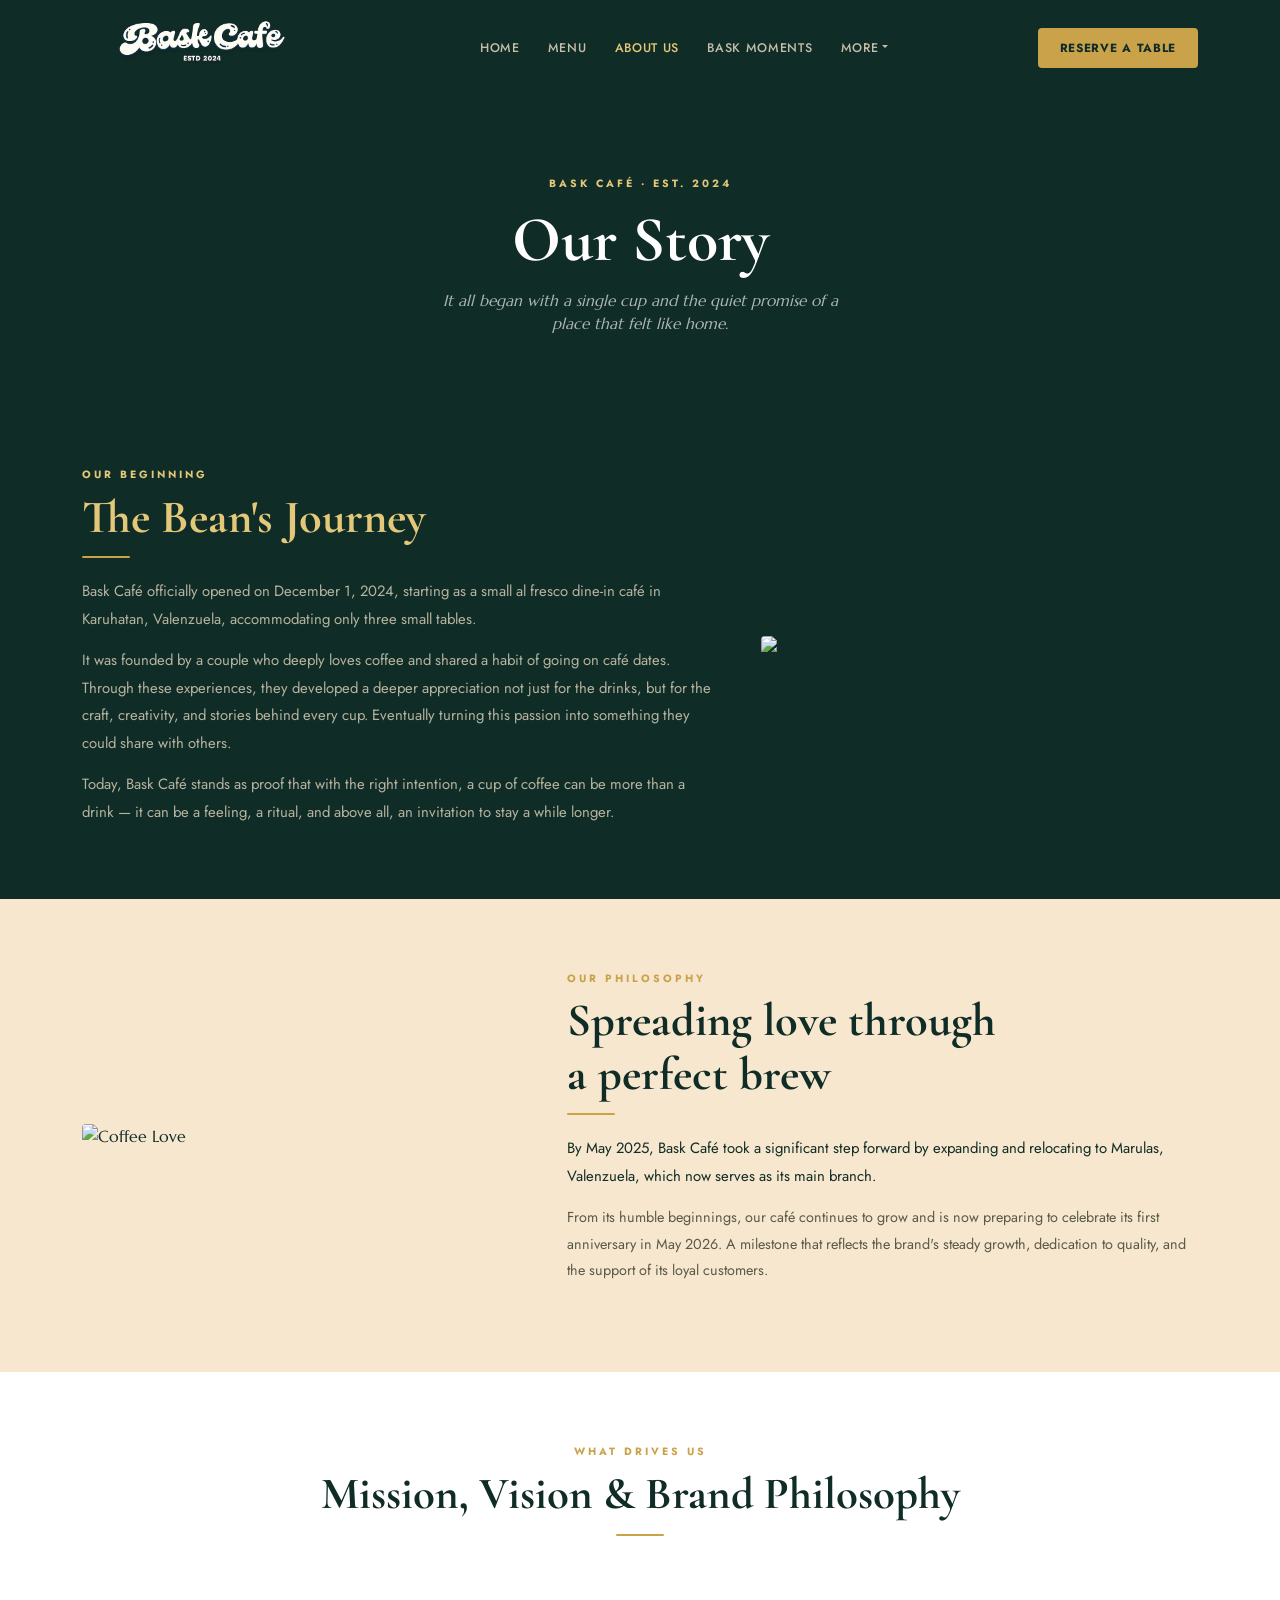
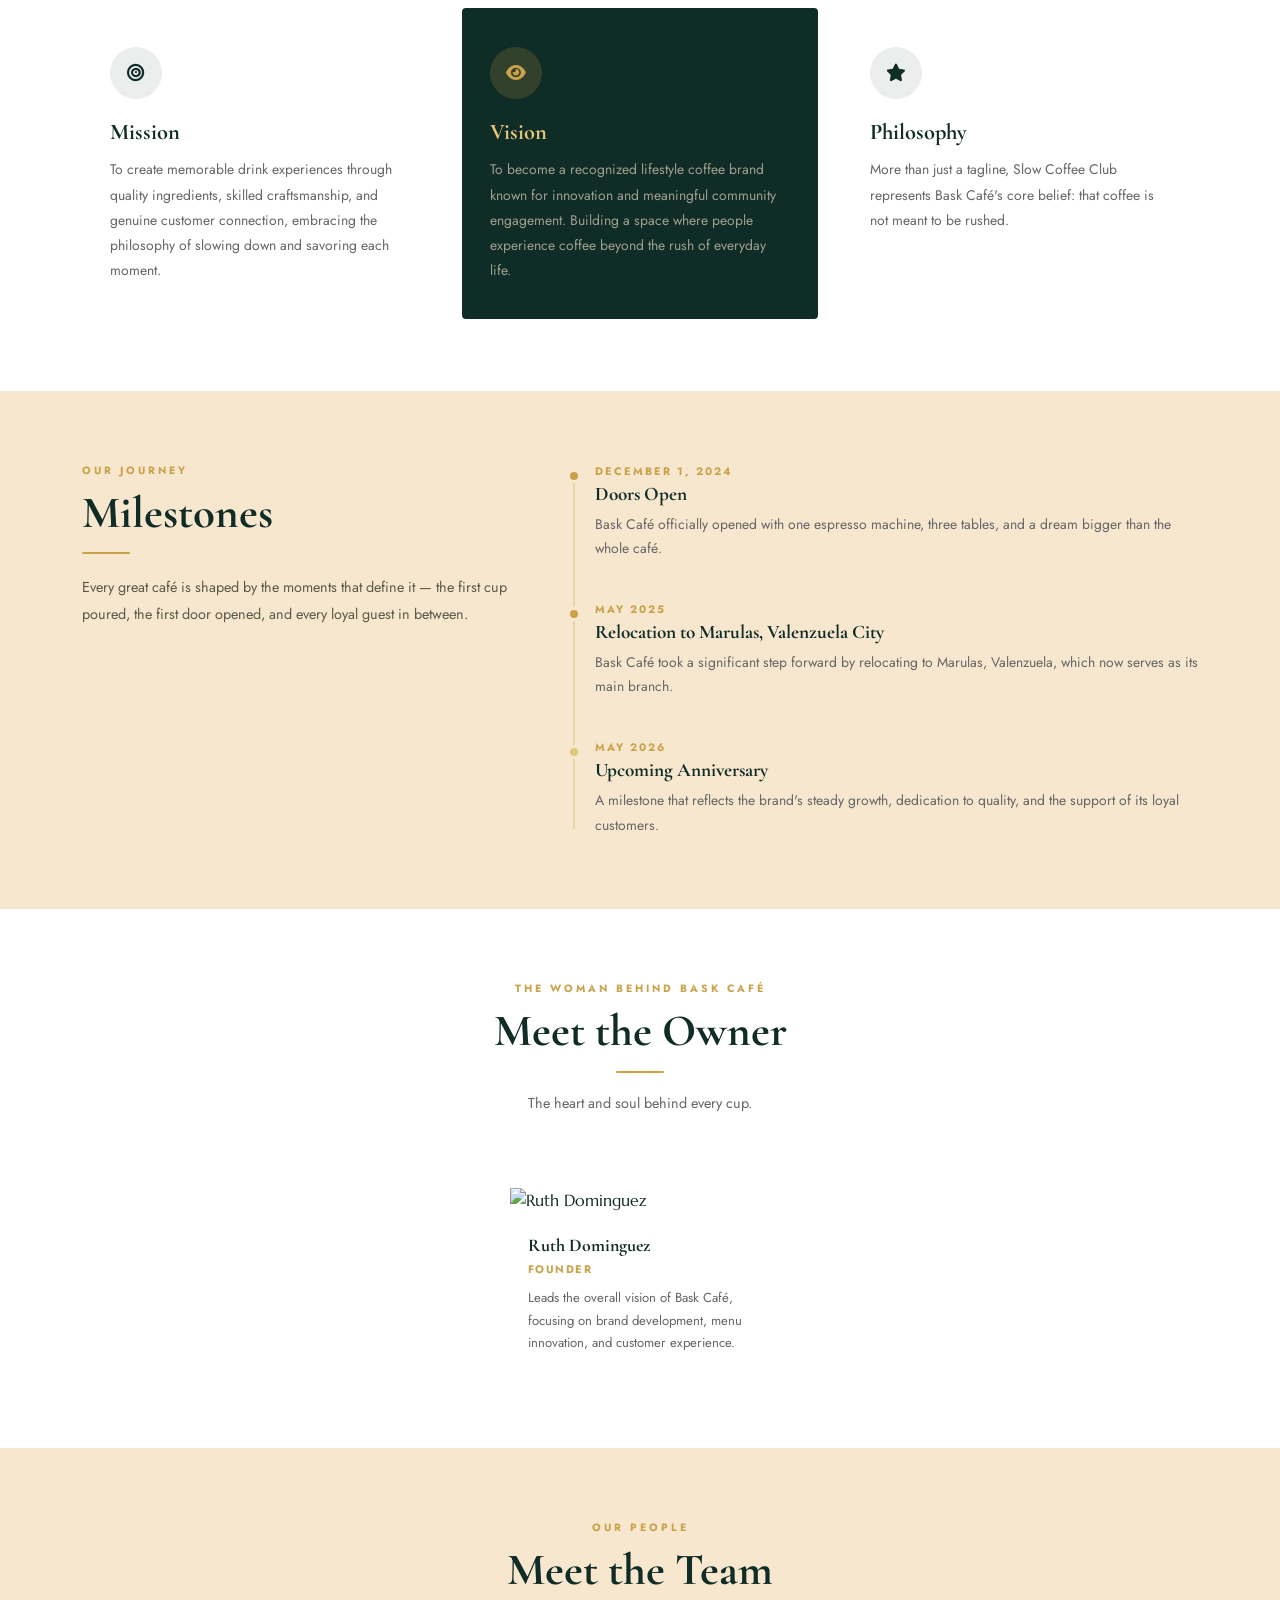
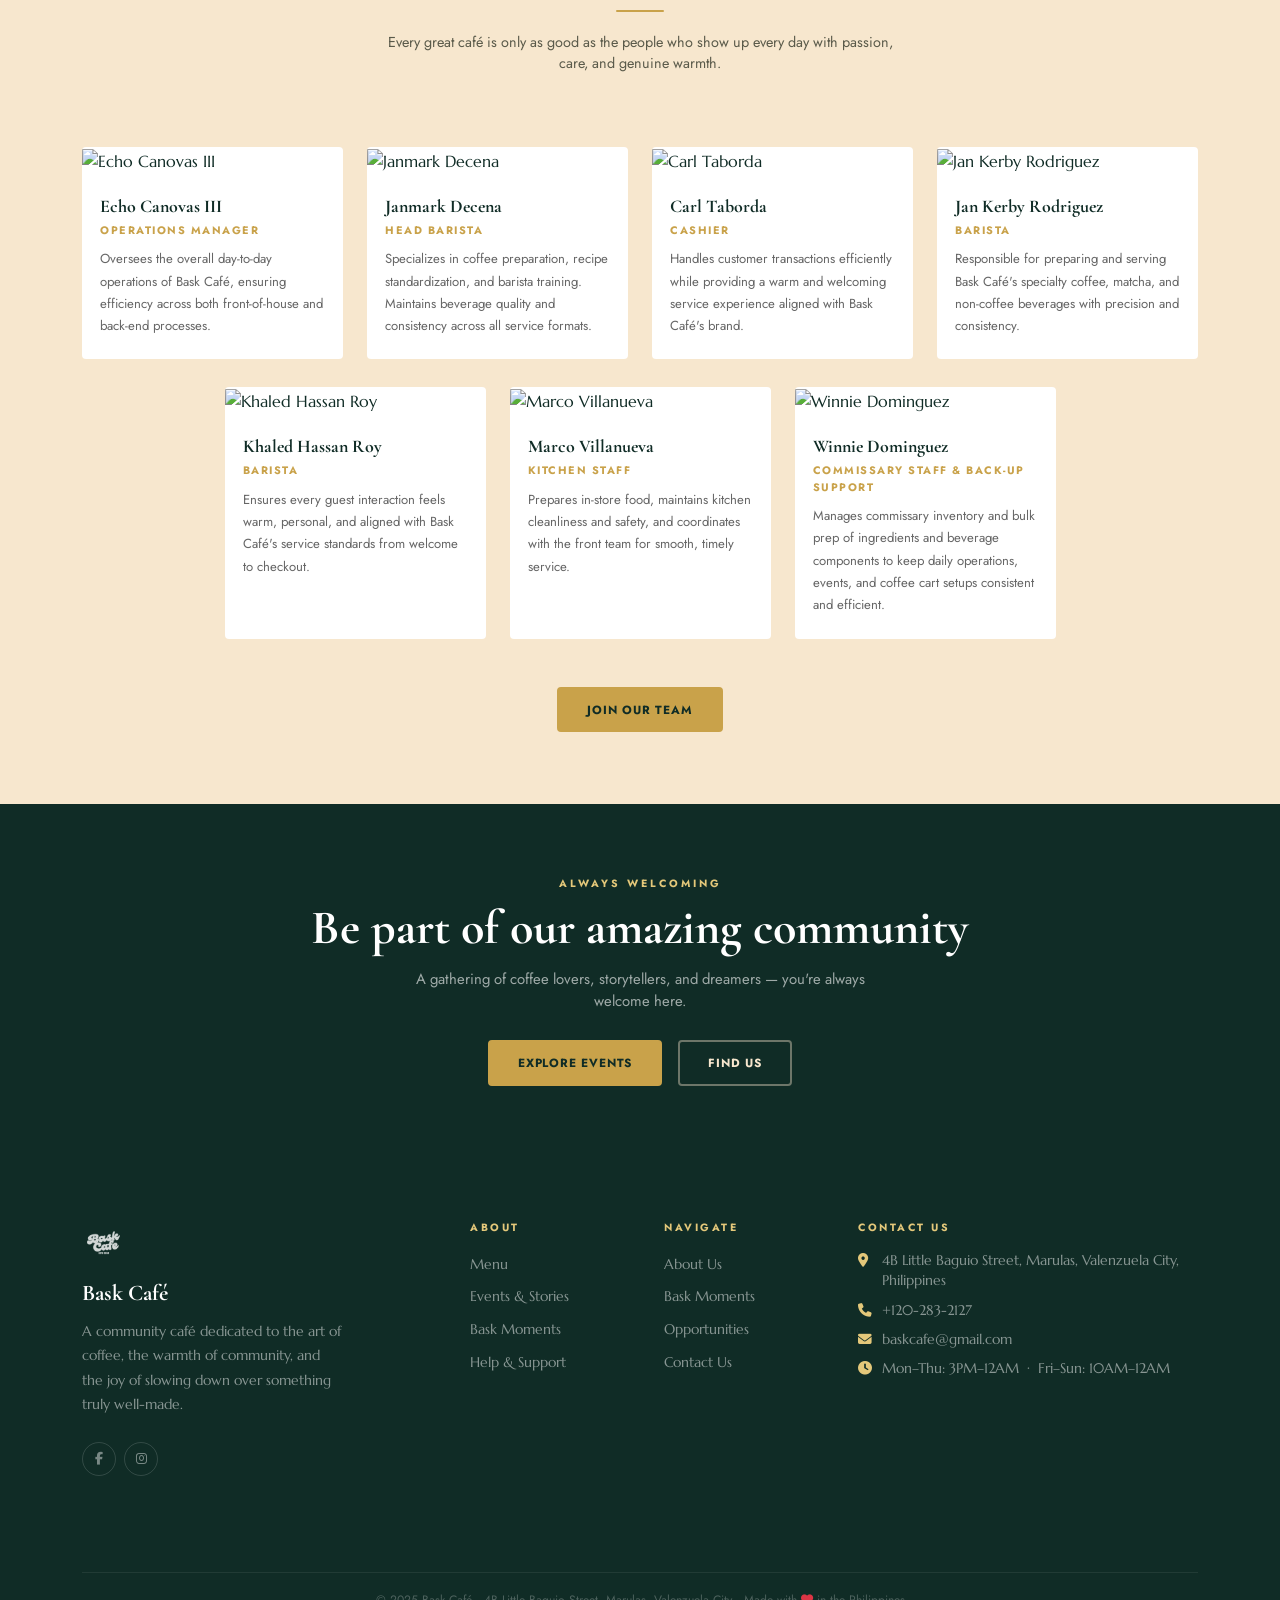
==== commit 1aea3bc0: "selected files update and images fixed" ====
--- a/about.html
+++ b/about.html
@@ -63,7 +63,8 @@
 .about-body{font-family:var(--ff-u);font-size:.93rem;line-height:1.85;color:rgba(247,231,206,.72);margin-bottom:14px;}
 .about-body:last-child{margin-bottom:0;}
 
-.value-card{background:#fff;border-radius:4px;padding:36px 28px;height:100%;}
+.value-card{background:#fff;border-radius:4px;padding:36px 28px;height:100%;border-top:3px solid transparent;transition:transform .3s,box-shadow .3s,border-top-color .3s;}
+.value-card:hover{transform:translateY(-6px);box-shadow:0 20px 48px rgba(16,44,38,.1);border-top-color:var(--gold);}
 .value-card--dark{background:var(--df);}
 .value-card__icon{width:52px;height:52px;border-radius:50%;display:flex;align-items:center;justify-content:center;margin-bottom:20px;font-size:1.1rem;}
 .value-card__icon--gold{background:rgba(201,162,74,.18);color:var(--gold);}
@@ -85,8 +86,10 @@
 .timeline-title{font-family:var(--ff-h);font-size:1.2rem;color:var(--df);margin-bottom:6px;}
 .timeline-copy{font-family:var(--ff-u);font-size:.87rem;color:#666;line-height:1.75;margin:0;}
 
-.team-card{background:#fff;border-radius:4px;overflow:hidden;height:100%;}
-.team-photo{width:100%;aspect-ratio:1/1;object-fit:cover;object-position:top;}
+.team-card{background:#fff;border-radius:4px;overflow:hidden;height:100%;transition:transform .3s,box-shadow .3s;}
+.team-card:hover{transform:translateY(-6px);box-shadow:0 20px 48px rgba(16,44,38,.12);}
+.team-photo{width:100%;aspect-ratio:1/1;object-fit:cover;object-position:top;transition:transform .45s;}
+.team-card:hover .team-photo{transform:scale(1.04);}
 .team-body{padding:20px 18px 22px;}
 .team-name{font-family:var(--ff-h);font-size:1.12rem;font-weight:700;color:var(--df);margin-bottom:2px;}
 .team-role{font-family:var(--ff-u);font-size:.68rem;font-weight:700;letter-spacing:1.5px;text-transform:uppercase;color:var(--gold);margin-bottom:10px;}
@@ -119,6 +122,12 @@
 .btt{position:fixed;bottom:24px;right:24px;width:42px;height:42px;background:var(--gold);color:var(--df);border:none;border-radius:50%;display:flex;align-items:center;justify-content:center;opacity:0;pointer-events:none;transition:opacity .3s,transform .3s;z-index:999;cursor:pointer;font-size:.95rem;}
 .btt.on{opacity:1;pointer-events:all;}
 .btt:hover{transform:translateY(-3px);}
+[data-reveal]{opacity:0;transform:translateY(22px);transition:opacity .6s ease,transform .6s ease;}
+[data-reveal].revealed{opacity:1;transform:none;}
+[data-reveal-delay="1"]{transition-delay:.1s;}
+[data-reveal-delay="2"]{transition-delay:.2s;}
+[data-reveal-delay="3"]{transition-delay:.3s;}
+[data-reveal-delay="4"]{transition-delay:.42s;}
 </style>
 </head>
 <body>
@@ -153,7 +162,7 @@
 </nav>
 
 <div class="page-hero">
-  <div class="container">
+  <div class="container" data-reveal>
     <span class="eyebrow">Bask Café &middot; Est. 2024</span>
     <h1>Our Story</h1>
     <p>It all began with a single cup and the quiet promise of a place that felt like home.</p>
@@ -163,7 +172,7 @@
 <section class="about-section" style="background:var(--df);">
   <div class="container">
     <div class="row align-items-center g-5">
-      <div class="col-lg-7">
+      <div class="col-lg-7" data-reveal>
         <span class="eyebrow" style="color:var(--gold-lt);">Our Beginning</span>
         <h2 class="about-heading about-heading-gold">The Bean's Journey</h2>
         <div class="s-rule"></div>
@@ -171,7 +180,7 @@
         <p class="about-body">It was founded by a couple who deeply loves coffee and shared a habit of going on café dates. Through these experiences, they developed a deeper appreciation not just for the drinks, but for the craft, creativity, and stories behind every cup. Eventually turning this passion into something they could share with others.</p>
         <p class="about-body">Today, Bask Café stands as proof that with the right intention, a cup of coffee can be more than a drink — it can be a feeling, a ritual, and above all, an invitation to stay a while longer.</p>
       </div>
-      <div class="col-lg-5">
+      <div class="col-lg-5" data-reveal data-reveal-delay="1">
         <img src="https://images.unsplash.com/photo-1442512595331-e89e73853f31?w=700&q=85" alt="Our Story" class="about-img"/>
       </div>
     </div>
@@ -181,10 +190,10 @@
 <section class="about-section" style="background:var(--cr);">
   <div class="container">
     <div class="row align-items-center g-5">
-      <div class="col-lg-5 order-lg-1">
+      <div class="col-lg-5 order-lg-1" data-reveal>
         <img src="https://images.unsplash.com/photo-1445116572660-236099ec97a0?w=700&q=85" alt="Coffee Love" class="about-img"/>
       </div>
-      <div class="col-lg-7 order-lg-2">
+      <div class="col-lg-7 order-lg-2" data-reveal data-reveal-delay="1">
         <span class="eyebrow">Our Philosophy</span>
         <h2 class="about-heading">Spreading love through<br>a perfect brew</h2>
         <div class="s-rule"></div>
@@ -197,13 +206,13 @@
 
 <section class="about-section" style="background:#fff;">
   <div class="container">
-    <div class="text-center mb-5">
+    <div class="text-center mb-5" data-reveal>
       <span class="eyebrow">What Drives Us</span>
       <h2 class="section-title">Mission, Vision &amp; Brand Philosophy</h2>
       <div class="s-rule mx-auto"></div>
     </div>
     <div class="row g-4 mt-2">
-      <div class="col-md-4">
+      <div class="col-md-4" data-reveal data-reveal-delay="1">
         <div class="value-card h-100">
           <div class="value-card__icon value-card__icon--light">
             <i class="fas fa-bullseye"></i>
@@ -212,7 +221,7 @@
           <p class="value-card__copy value-card__copy--muted">To create memorable drink experiences through quality ingredients, skilled craftsmanship, and genuine customer connection, embracing the philosophy of slowing down and savoring each moment.</p>
         </div>
       </div>
-      <div class="col-md-4">
+      <div class="col-md-4" data-reveal data-reveal-delay="2">
         <div class="value-card value-card--dark h-100">
           <div class="value-card__icon value-card__icon--gold">
             <i class="fas fa-eye"></i>
@@ -221,7 +230,7 @@
           <p class="value-card__copy value-card__copy--dim">To become a recognized lifestyle coffee brand known for innovation and meaningful community engagement. Building a space where people experience coffee beyond the rush of everyday life.</p>
         </div>
       </div>
-      <div class="col-md-4">
+      <div class="col-md-4" data-reveal data-reveal-delay="3">
         <div class="value-card h-100">
           <div class="value-card__icon value-card__icon--light">
             <i class="fas fa-star"></i>
@@ -237,13 +246,13 @@
 <section class="about-section" style="background:var(--cr);">
   <div class="container">
     <div class="row g-5">
-      <div class="col-lg-5">
+      <div class="col-lg-5" data-reveal>
         <span class="eyebrow">Our Journey</span>
         <h2 class="section-title">Milestones</h2>
         <div class="s-rule"></div>
         <p style="font-family:var(--ff-u);font-size:.9rem;color:#5a5a4a;line-height:1.85;">Every great café is shaped by the moments that define it — the first cup poured, the first door opened, and every loyal guest in between.</p>
       </div>
-      <div class="col-lg-7 d-flex align-items-center">
+      <div class="col-lg-7 d-flex align-items-center" data-reveal data-reveal-delay="1">
         <div class="timeline-wrap w-100">
           <div class="timeline-item">
             <div class="timeline-dot"></div>
@@ -271,16 +280,16 @@
 
 <section class="about-section" style="background:#fff;">
   <div class="container">
-    <div class="text-center mb-5">
+    <div class="text-center mb-5" data-reveal>
       <span class="eyebrow">The Woman Behind Bask Café</span>
       <h2 class="section-title">Meet the Owner</h2>
       <div class="s-rule mx-auto"></div>
       <p style="font-family:var(--ff-u);font-size:.9rem;color:#666;max-width:480px;margin:0 auto;">The heart and soul behind every cup.</p>
     </div>
     <div class="row g-4 justify-content-center mt-2">
-      <div class="col-6 col-md-4 col-lg-3">
-        <div class="team-card">
-          <img src="https://images.unsplash.com/photo-1573497019940-1c28c88b4f3e?w=300&q=80" alt="Ruth Dominguez" class="team-photo"/>
+      <div class="col-6 col-md-4 col-lg-3" data-reveal data-reveal-delay="1">
+        <div class="team-card">
+          <img src="images/Ruth_Owner.jpg" alt="Ruth Dominguez" class="team-photo"/>
           <div class="team-body">
             <div class="team-name">Ruth Dominguez</div>
             <div class="team-role">Founder</div>
@@ -294,16 +303,16 @@
 
 <section class="about-section" style="background:var(--cr);">
   <div class="container">
-    <div class="text-center mb-5">
+    <div class="text-center mb-5" data-reveal>
       <span class="eyebrow">Our People</span>
       <h2 class="section-title">Meet the Team</h2>
       <div class="s-rule mx-auto"></div>
       <p style="font-family:var(--ff-u);font-size:.9rem;color:#5a5a4a;max-width:520px;margin:0 auto;">Every great café is only as good as the people who show up every day with passion, care, and genuine warmth.</p>
     </div>
-    <div class="row g-4 justify-content-center mt-2">
-      <div class="col-6 col-md-4 col-lg-3">
-        <div class="team-card">
-          <img src="https://images.unsplash.com/photo-1488161628813-04466f872be2?w=300&q=80" alt="Echo Canovas III" class="team-photo"/>
+    <div class="row g-4 mt-2">
+      <div class="col-12 col-md-6 col-lg-3" data-reveal data-reveal-delay="1">
+        <div class="team-card">
+          <img src="images/Echo.jpg" alt="Echo Canovas III" class="team-photo"/>
           <div class="team-body">
             <div class="team-name">Echo Canovas III</div>
             <div class="team-role">Operations Manager</div>
@@ -311,9 +320,9 @@
           </div>
         </div>
       </div>
-      <div class="col-6 col-md-4 col-lg-3">
-        <div class="team-card">
-          <img src="https://images.unsplash.com/photo-1580489944761-15a19d654956?w=300&q=80" alt="Janmark Decena" class="team-photo"/>
+      <div class="col-12 col-md-6 col-lg-3" data-reveal data-reveal-delay="2">
+        <div class="team-card">
+          <img src="images/Janmark.jpg" alt="Janmark Decena" class="team-photo"/>
           <div class="team-body">
             <div class="team-name">Janmark Decena</div>
             <div class="team-role">Head Barista</div>
@@ -321,9 +330,9 @@
           </div>
         </div>
       </div>
-      <div class="col-6 col-md-4 col-lg-3">
-        <div class="team-card">
-          <img src="https://images.unsplash.com/photo-1438761681033-6461ffad8d80?w=300&q=80" alt="Carl Taborda" class="team-photo"/>
+      <div class="col-12 col-md-6 col-lg-3" data-reveal data-reveal-delay="3">
+        <div class="team-card">
+          <img src="images/Carl.jpg" alt="Carl Taborda" class="team-photo"/>
           <div class="team-body">
             <div class="team-name">Carl Taborda</div>
             <div class="team-role">Cashier</div>
@@ -331,25 +340,57 @@
           </div>
         </div>
       </div>
-      <div class="col-6 col-md-4 col-lg-3">
-        <div class="team-card">
-          <img src="https://images.unsplash.com/photo-1507003211169-0a1dd7228f2d?w=300&q=80" alt="Jan Kerby Rodriguez" class="team-photo"/>
+      <div class="col-12 col-md-6 col-lg-3" data-reveal data-reveal-delay="4">
+        <div class="team-card">
+          <img src="images/Kerby.jpg" alt="Jan Kerby Rodriguez" class="team-photo"/>
           <div class="team-body">
             <div class="team-name">Jan Kerby Rodriguez</div>
-            <div class="team-role">Barista &amp; Trainer</div>
+            <div class="team-role">Barista</div>
             <p class="team-bio">Responsible for preparing and serving Bask Café's specialty coffee, matcha, and non-coffee beverages with precision and consistency.</p>
           </div>
         </div>
       </div>
     </div>
-    <div class="text-center mt-5">
+    <div class="row g-4 justify-content-center mt-1">
+      <div class="col-12 col-md-6 col-lg-3" data-reveal data-reveal-delay="1">
+        <div class="team-card">
+          <img src="images/khaled.jpg" alt="Khaled Hassan Roy" class="team-photo"/>
+          <div class="team-body">
+            <div class="team-name">Khaled Hassan Roy</div>
+            <div class="team-role">Barista</div>
+            <p class="team-bio">Ensures every guest interaction feels warm, personal, and aligned with Bask Café's service standards from welcome to checkout.</p>
+          </div>
+        </div>
+      </div>
+      <div class="col-12 col-md-6 col-lg-3" data-reveal data-reveal-delay="2">
+        <div class="team-card">
+          <img src="images/sai.jpg" alt="Marco Villanueva" class="team-photo"/>
+          <div class="team-body">
+            <div class="team-name">Marco Villanueva</div>
+            <div class="team-role">Kitchen Staff</div>
+            <p class="team-bio">Prepares in-store food, maintains kitchen cleanliness and safety, and coordinates with the front team for smooth, timely service.</p>
+          </div>
+        </div>
+      </div>
+      <div class="col-12 col-md-6 col-lg-3" data-reveal data-reveal-delay="3">
+        <div class="team-card">
+          <img src="images/winnie.jpg" alt="Winnie Dominguez" class="team-photo"/>
+          <div class="team-body">
+            <div class="team-name">Winnie Dominguez</div>
+            <div class="team-role">Commissary Staff &amp; Back-Up Support</div>
+            <p class="team-bio">Manages commissary inventory and bulk prep of ingredients and beverage components to keep daily operations, events, and coffee cart setups consistent and efficient.</p>
+          </div>
+        </div>
+      </div>
+    </div>
+    <div class="text-center mt-5" data-reveal>
       <a href="opportunities.html" class="btn-gold">Join Our Team</a>
     </div>
   </div>
 </section>
 
 <div class="cta-band">
-  <div class="container">
+  <div class="container" data-reveal>
     <span class="eyebrow" style="color:var(--gold-lt);">Always Welcoming</span>
     <h2>Be part of our amazing community</h2>
     <p>A gathering of coffee lovers, storytellers, and dreamers — you're always welcome here.</p>
@@ -360,7 +401,7 @@
   </div>
 </div>
 
-<footer class="bask-footer" id="footer">
+<footer class="bask-footer" id="footer" data-reveal>
   <div class="container">
     <div class="row g-4 g-lg-5 pb-5">
       <div class="col-12 col-sm-6 col-lg-4">
@@ -416,6 +457,8 @@
   btt.classList.toggle('on',window.scrollY>400);
 },{passive:true});
 btt.addEventListener('click',()=>window.scrollTo({top:0,behavior:'smooth'}));
+const io=new IntersectionObserver((es,o)=>{es.forEach(e=>{if(e.isIntersecting){e.target.classList.add('revealed');o.unobserve(e.target);}});},{threshold:.08,rootMargin:'0px 0px -36px 0px'});
+document.querySelectorAll('[data-reveal]').forEach(el=>io.observe(el));
 </script>
 </body>
 </html>
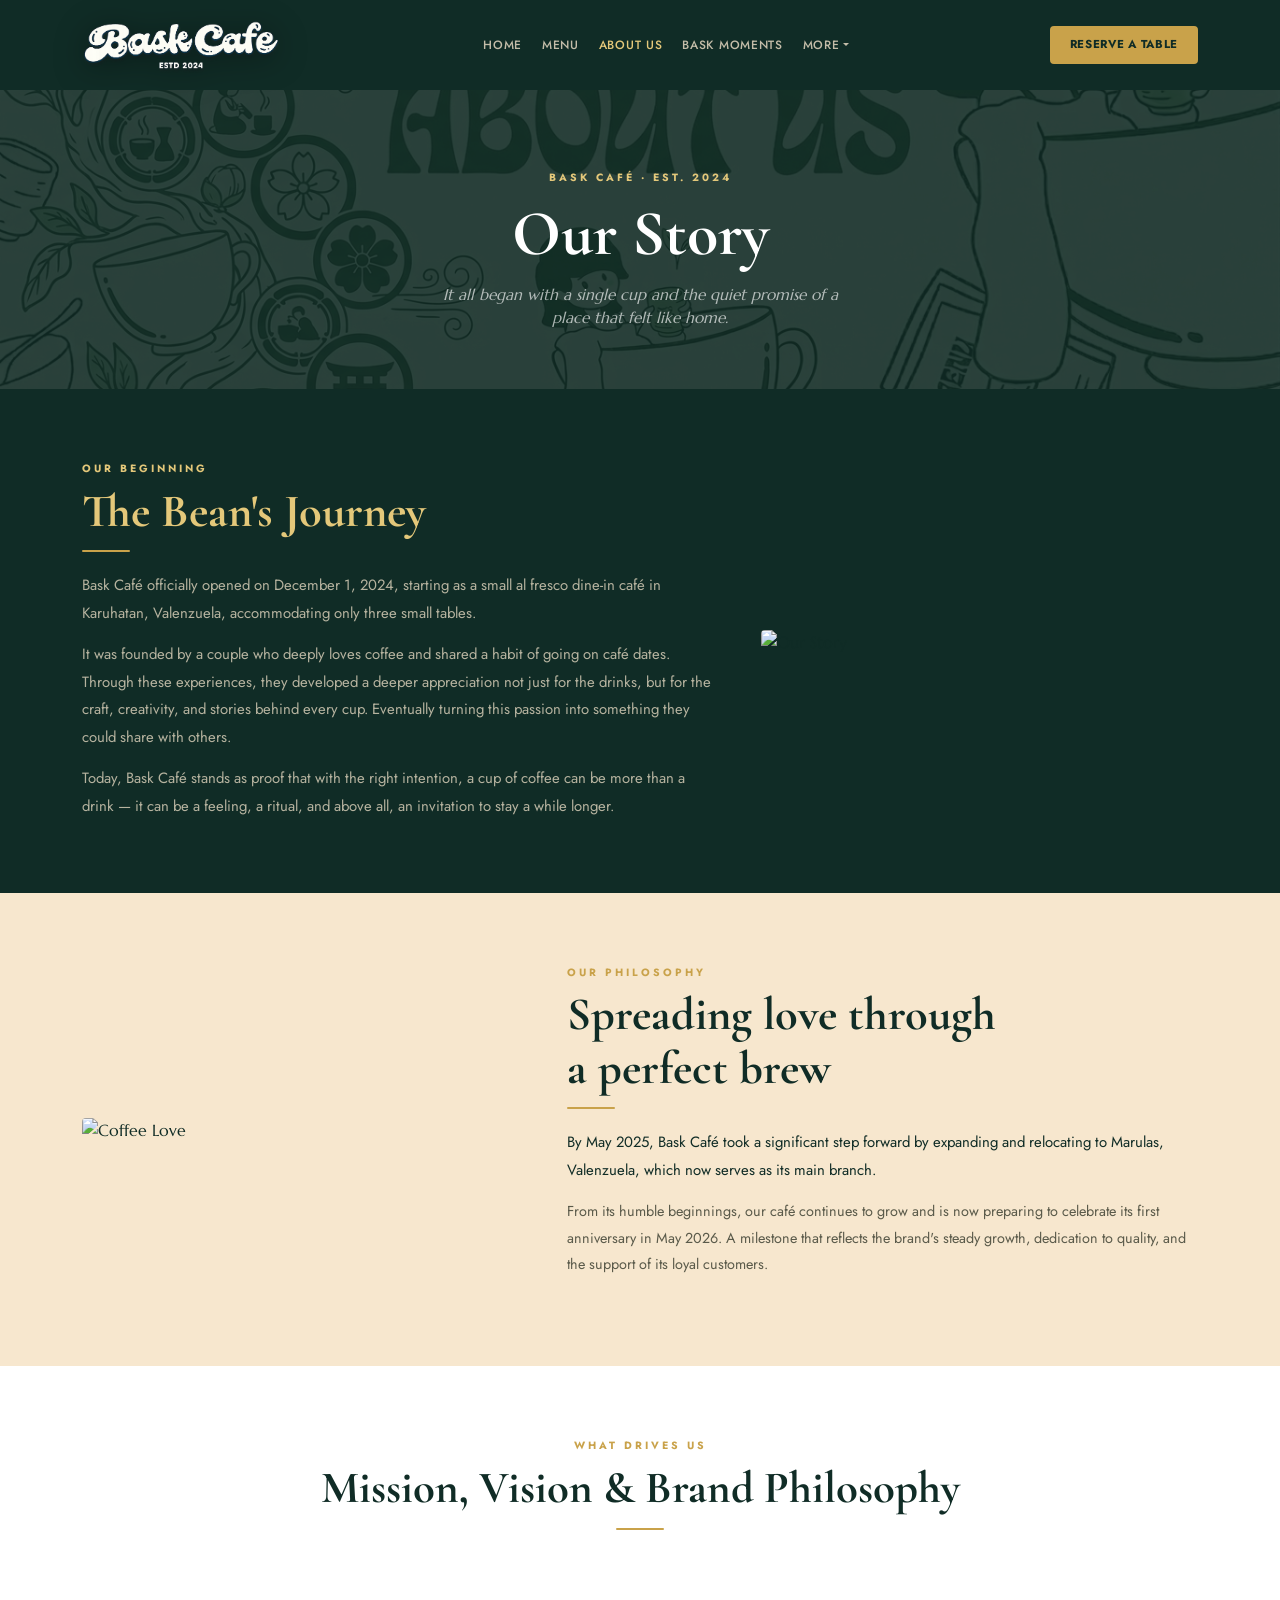
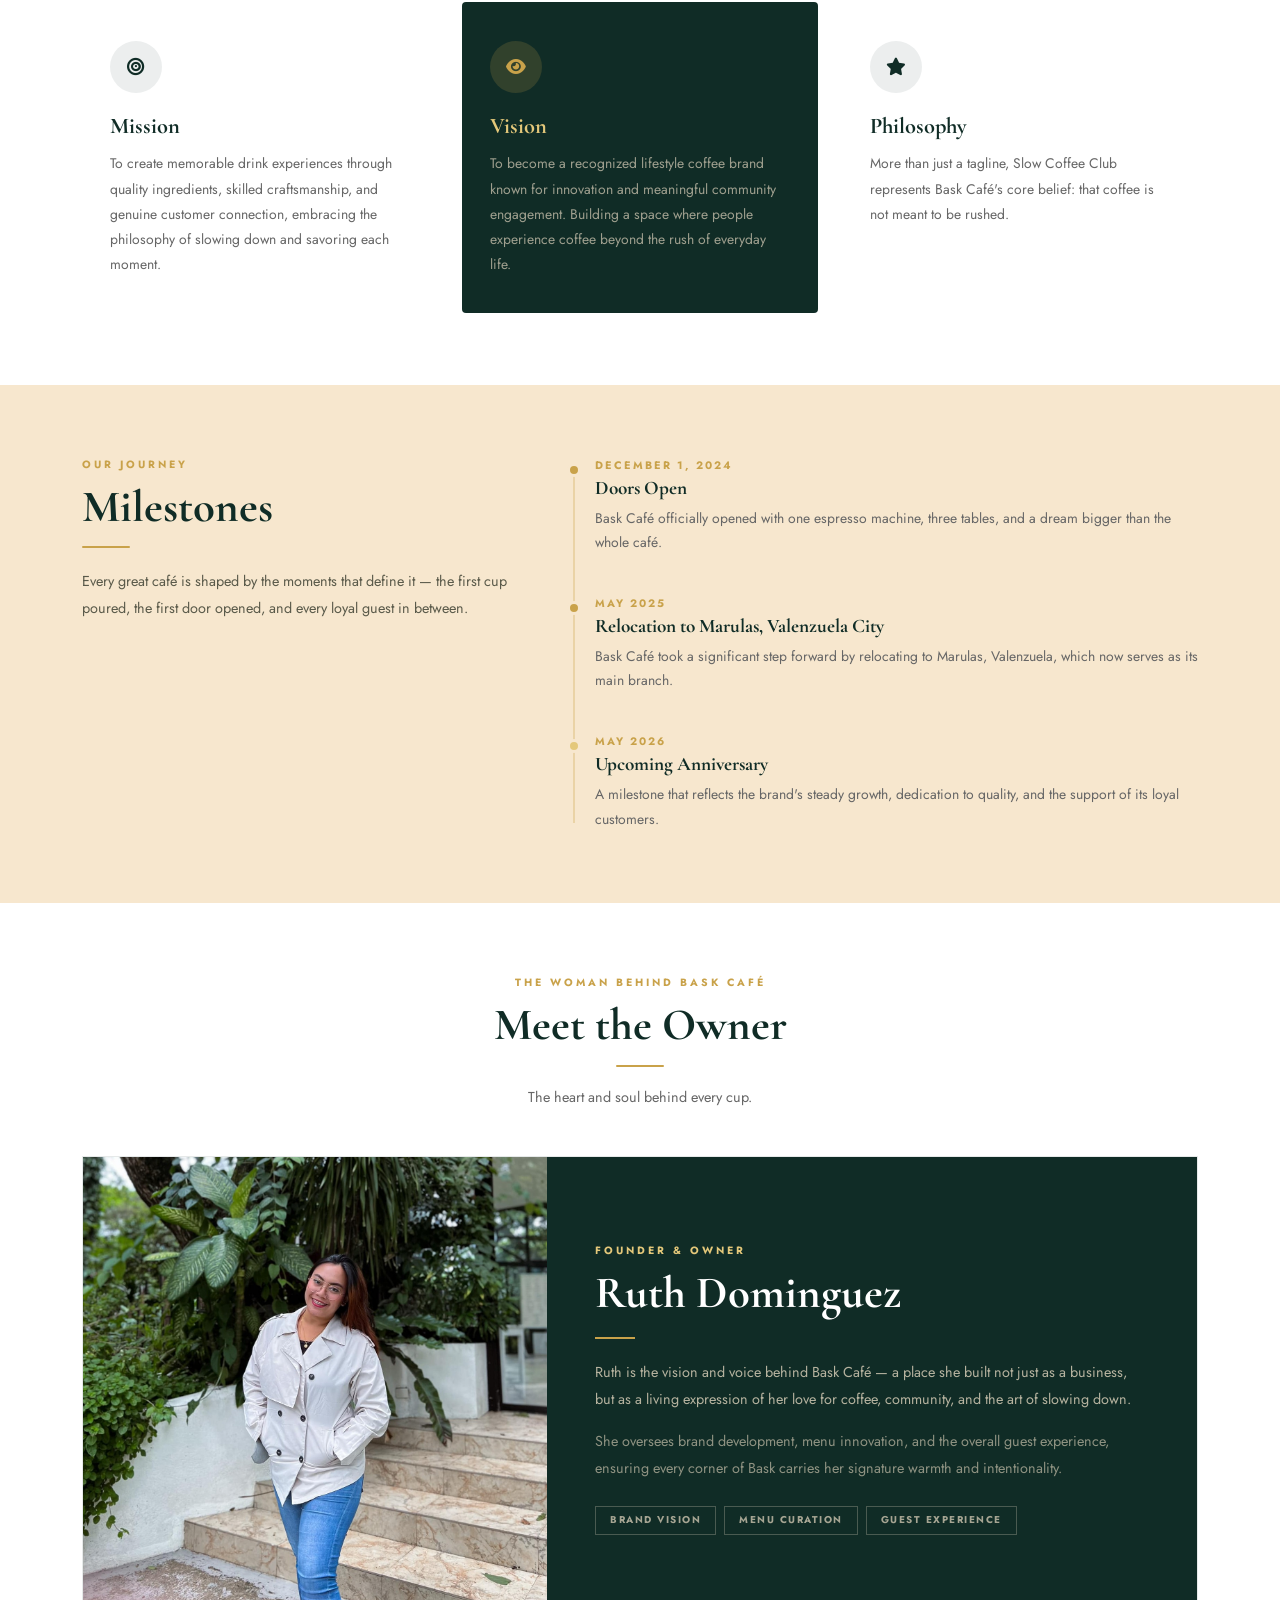
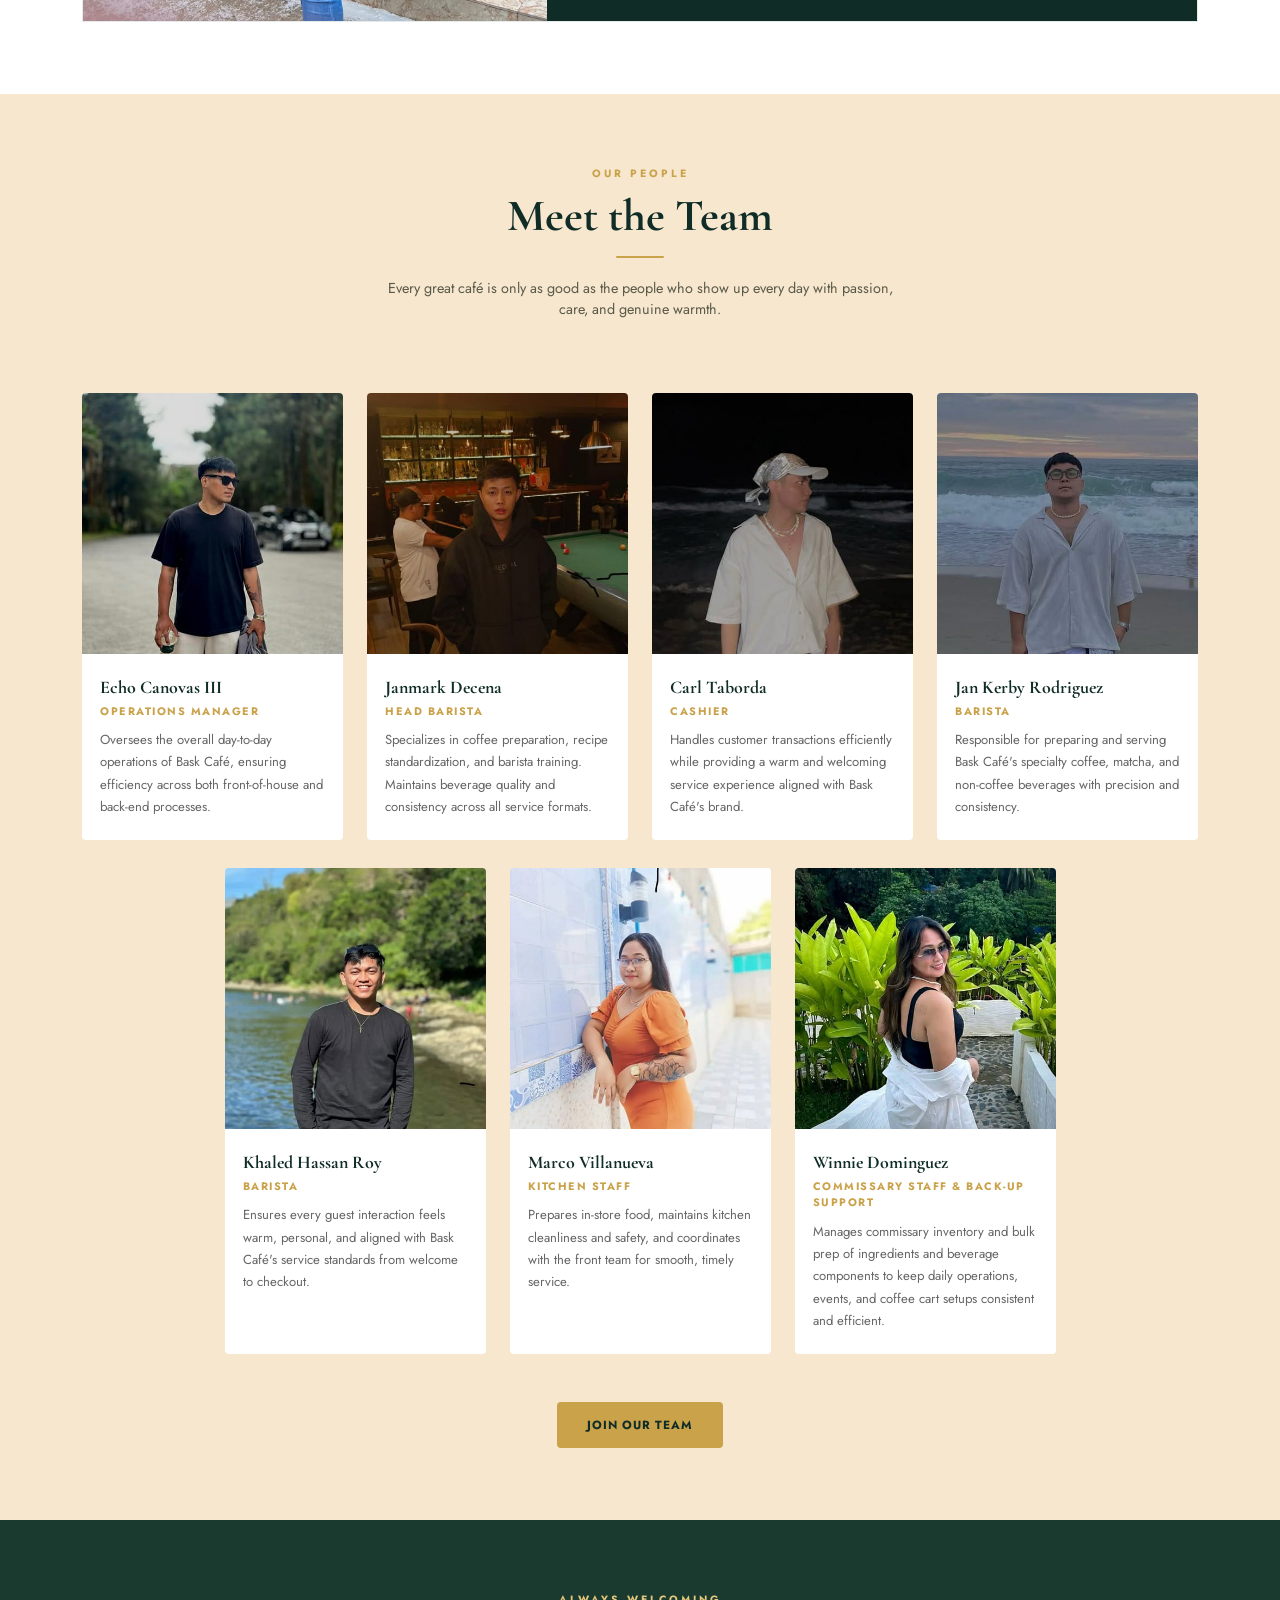
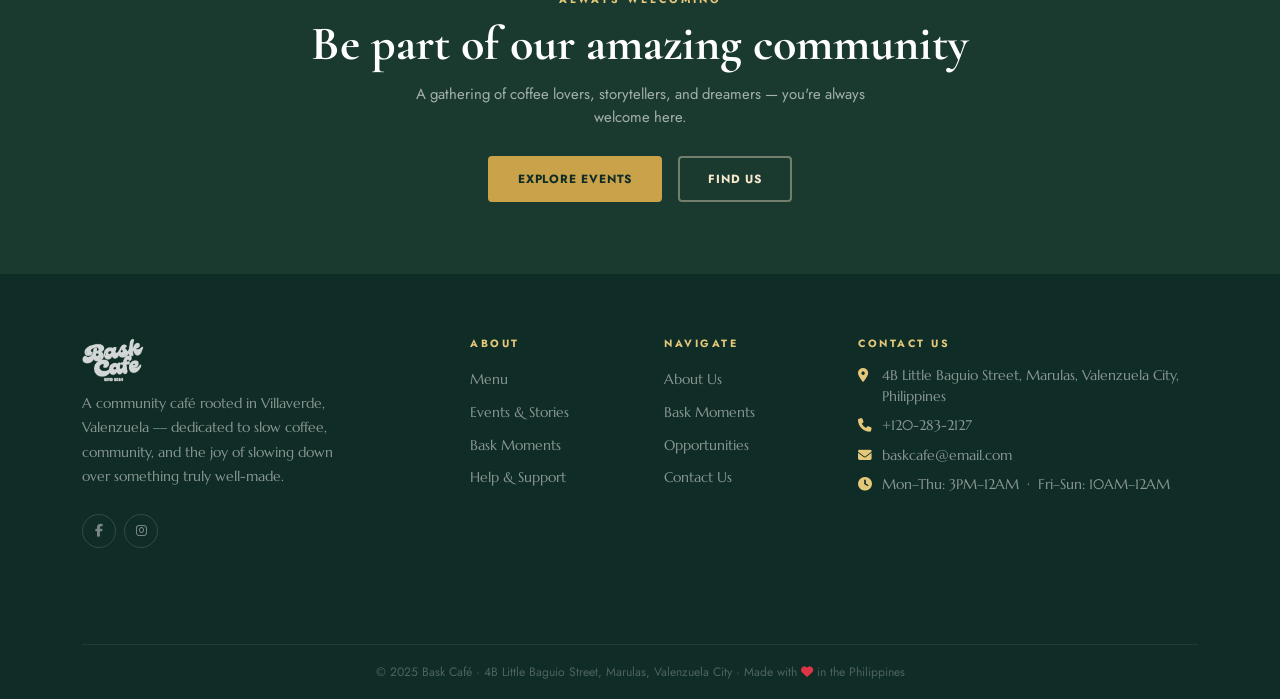
==== commit aaf6f3f8: "refactor: Update all" ====
--- a/about.html
+++ b/about.html
@@ -23,26 +23,30 @@
 a{text-decoration:none;color:inherit;}
 img{max-width:100%;}
 
-.bask-nav{background:var(--df)!important;position:sticky;top:0;z-index:1050;transition:background .3s;height:96px;}
-.bask-nav.scrolled{background:rgba(16,44,38,.96)!important;backdrop-filter:blur(12px);}
-.bask-nav .navbar-brand img{height:auto;width:240px;}
-.bask-nav .nav-link{font-family:var(--ff-u);font-size:.78rem;font-weight:500;letter-spacing:.7px;text-transform:uppercase;color:rgba(247,231,206,.78)!important;padding:8px 12px!important;transition:color .2s;}
+.bask-nav{background:var(--df)!important;position:sticky;top:0;z-index:1050;transition:background .3s;overflow:visible;}
+.bask-nav.scrolled{background:rgba(16,44,38,.97)!important;backdrop-filter:blur(12px);}
+.nav-logo-wrap{position:relative;display:flex;align-items:center;}
+.nav-logo-img{height:64px;width:auto;position:relative;z-index:1060;filter:drop-shadow(0 4px 16px rgba(0,0,0,.35));transition:height .2s;}
+.bask-nav.scrolled .nav-logo-img{height:48px;}
+.bask-nav .nav-link{font-family:var(--ff-u);font-size:.75rem;font-weight:500;letter-spacing:.7px;text-transform:uppercase;color:rgba(247,231,206,.78)!important;padding:6px 0!important;margin:0 10px;transition:color .2s;}
 .bask-nav .nav-link:hover,.bask-nav .nav-link.active{color:var(--gold-lt)!important;}
-.bask-nav .dropdown-menu{background:#fff;border:none;border-top:2px solid var(--gold);border-radius:0 0 8px 8px;box-shadow:0 12px 32px rgba(0,0,0,.12);padding:8px;min-width:190px;}
-.bask-nav .dropdown-item{font-family:var(--ff-u);font-size:.82rem;color:#444;padding:9px 14px;border-radius:4px;transition:background .18s;}
+.bask-nav .dropdown-menu{background:#fff;border:none;border-top:2px solid var(--gold);border-radius:0 0 8px 8px;box-shadow:0 12px 32px rgba(0,0,0,.12);padding:8px;min-width:190px;z-index:1060;}
+.bask-nav .dropdown-item{font-family:var(--ff-u);font-size:.8rem;color:#444;padding:9px 14px;border-radius:4px;transition:background .18s;}
 .bask-nav .dropdown-item:hover{background:var(--cr);color:var(--df);}
-.btn-reserve{font-family:var(--ff-u);font-size:.74rem;font-weight:700;letter-spacing:.7px;text-transform:uppercase;background:var(--gold);color:var(--df)!important;padding:9px 20px;border-radius:4px;border:2px solid var(--gold);transition:all .25s;white-space:nowrap;}
+.btn-reserve{font-family:var(--ff-u);font-size:.72rem;font-weight:700;letter-spacing:.7px;text-transform:uppercase;background:var(--gold);color:var(--df)!important;padding:8px 18px;border-radius:4px;border:2px solid var(--gold);transition:all .25s;white-space:nowrap;}
 .btn-reserve:hover{background:transparent;color:var(--gold)!important;border-color:var(--gold);}
-.navbar-toggler{border-color:rgba(247,231,206,.3);}
-.navbar-toggler-icon{background-image:url("data:image/svg+xml,%3csvg xmlns='http://www.w3.org/2000/svg' viewBox='0 0 30 30'%3e%3cpath stroke='rgba%28247%2C231%2C206%2C.85%29' stroke-width='2' d='M4 7h22M4 15h22M4 23h22'/%3e%3c/svg%3e");}
+.navbar-toggler{border-color:rgba(247,231,206,.3);padding:4px 8px;}
+.navbar-toggler-icon{background-image:url("data:image/svg+xml,%3csvg xmlns='http://www.w3.org/2000/svg' viewBox='0 0 30 30'%3e%3cpath stroke='rgba%28247%2C231%2C206%2C.85%29' stroke-width='2' d='M4 7h22M4 15h22M4 23h22'/%3e%3c/svg%3e");width:1.2em;height:1.2em;}
 @media(max-width:991.98px){
-  .bask-nav .navbar-collapse{background:var(--df-lt);padding:12px;margin-top:6px;border-radius:8px;border:1px solid rgba(255,255,255,.06);}
-  .bask-nav .nav-link{padding:10px 8px!important;border-bottom:1px solid rgba(255,255,255,.05);}
+  .bask-nav .navbar-collapse{background:var(--df-lt);padding:12px 16px;margin-top:6px;border-radius:8px;border:1px solid rgba(255,255,255,.06);}
+  .bask-nav .navbar-collapse .navbar-nav{text-align:center;}
+  .bask-nav .nav-link{padding:10px 0!important;margin:0;border-bottom:1px solid rgba(255,255,255,.05);}
   .btn-reserve{margin-top:10px;display:block;text-align:center;}
+  .nav-logo-img{height:52px;}
+  .bask-nav.scrolled .nav-logo-img{height:44px;}
 }
-
 .page-hero{background:var(--df);padding:80px 0 60px;text-align:center;position:relative;overflow:hidden;}
-.page-hero::before{content:'';position:absolute;inset:0;background:url('https://images.unsplash.com/photo-1447933601403-0c6688de566e?w=1600&q=60') center/cover;opacity:.12;}
+.page-hero::before{content:'';position:absolute;inset:0;background:url('/images/about-hero.png') center/cover;opacity:.12;}
 .page-hero .container{position:relative;z-index:2;}
 .page-hero .eyebrow{font-family:var(--ff-u);font-size:.66rem;font-weight:700;letter-spacing:3px;text-transform:uppercase;color:var(--gold-lt);display:block;margin-bottom:10px;}
 .page-hero h1{font-family:var(--ff-h);font-size:clamp(2.4rem,6vw,4rem);color:#fff;margin-bottom:10px;}
@@ -95,7 +99,7 @@
 .team-role{font-family:var(--ff-u);font-size:.68rem;font-weight:700;letter-spacing:1.5px;text-transform:uppercase;color:var(--gold);margin-bottom:10px;}
 .team-bio{font-family:var(--ff-u);font-size:.82rem;color:#666;line-height:1.7;margin:0;}
 
-.cta-band{background:var(--df);padding:72px 0;text-align:center;position:relative;overflow:hidden;}
+.cta-band{background:var(--df-lt);padding:72px 0;text-align:center;position:relative;overflow:hidden;}
 .cta-band::before{content:'';position:absolute;inset:0;background:url('https://images.unsplash.com/photo-1445116572660-236099ec97a0?w=1600&q=50') center/cover;opacity:.1;}
 .cta-band .container{position:relative;z-index:2;}
 .cta-band h2{font-family:var(--ff-h);font-size:clamp(1.9rem,4vw,3rem);color:#fff;margin-bottom:10px;}
@@ -132,16 +136,17 @@
 </head>
 <body>
 
-<nav class="navbar navbar-expand-lg bask-nav" id="mainNav">
-  <div class="container">
-    <a class="navbar-brand" href="home.html">
-      <img src="../images/BASKCAFENOBG.png" alt="Bask Café"/>
+<nav class="navbar navbar-expand-lg bask-nav py-2" id="mainNav">
+  <div class="container">
+    <a class="navbar-brand nav-logo-wrap" href="index.html">
+      <img src="../images/BASKCAFENOBG.png" alt="Bask Café" class="nav-logo-img"
+        onerror="this.src='https://images.unsplash.com/photo-1495474472287-4d71bcdd2085?w=80&q=60';this.style.height='44px';this.style.borderRadius='4px'"/>
     </a>
     <button class="navbar-toggler" type="button" data-bs-toggle="collapse" data-bs-target="#navMenu" aria-controls="navMenu" aria-expanded="false" aria-label="Toggle navigation">
       <span class="navbar-toggler-icon"></span>
     </button>
     <div class="collapse navbar-collapse" id="navMenu">
-      <ul class="navbar-nav mx-auto gap-lg-1 py-3 py-lg-0 align-items-lg-center">
+      <ul class="navbar-nav mx-auto py-2 py-lg-0 align-items-lg-center">
         <li class="nav-item"><a class="nav-link" href="home.html">Home</a></li>
         <li class="nav-item"><a class="nav-link" href="menu.html">Menu</a></li>
         <li class="nav-item"><a class="nav-link active" href="about.html">About Us</a></li>
@@ -156,7 +161,7 @@
           </ul>
         </li>
       </ul>
-      <a href="contact.html" class="btn-reserve ms-lg-2">Reserve a Table</a>
+      <a href="contact.html" class="btn-reserve ms-lg-3">Reserve a Table</a>
     </div>
   </div>
 </nav>
@@ -286,15 +291,21 @@
       <div class="s-rule mx-auto"></div>
       <p style="font-family:var(--ff-u);font-size:.9rem;color:#666;max-width:480px;margin:0 auto;">The heart and soul behind every cup.</p>
     </div>
-    <div class="row g-4 justify-content-center mt-2">
-      <div class="col-6 col-md-4 col-lg-3" data-reveal data-reveal-delay="1">
-        <div class="team-card">
-          <img src="images/Ruth_Owner.jpg" alt="Ruth Dominguez" class="team-photo"/>
-          <div class="team-body">
-            <div class="team-name">Ruth Dominguez</div>
-            <div class="team-role">Founder</div>
-            <p class="team-bio">Leads the overall vision of Bask Café, focusing on brand development, menu innovation, and customer experience.</p>
-          </div>
+    <div class="row align-items-stretch g-0 overflow-hidden" style="border:1.5px solid rgba(16,44,38,.1);" data-reveal>
+      <div class="col-md-5">
+        <img src="images/madamruth.jpg" alt="Ruth Dominguez" style="width:100%;height:100%;min-height:320px;object-fit:cover;object-position:top;display:block;"
+          onerror="this.src='https://images.unsplash.com/photo-1508214751196-bcfd4ca60f91?w=600&q=80'"/>
+      </div>
+      <div class="col-md-7 d-flex flex-column justify-content-center p-4 p-lg-5" style="background:var(--df);">
+        <span class="eyebrow" style="color:var(--gold-lt);">Founder &amp; Owner</span>
+        <h2 style="font-family:var(--ff-h);font-size:clamp(2rem,4vw,2.8rem);color:#fff;margin-bottom:4px;">Ruth Dominguez</h2>
+        <div style="width:40px;height:2px;background:var(--gold);margin:12px 0 20px;"></div>
+        <p style="font-family:var(--ff-u);font-size:.9rem;color:rgba(247,231,206,.72);line-height:1.85;margin-bottom:16px;">Ruth is the vision and voice behind Bask Café — a place she built not just as a business, but as a living expression of her love for coffee, community, and the art of slowing down.</p>
+        <p style="font-family:var(--ff-u);font-size:.9rem;color:rgba(247,231,206,.55);line-height:1.85;margin-bottom:24px;">She oversees brand development, menu innovation, and the overall guest experience, ensuring every corner of Bask carries her signature warmth and intentionality.</p>
+        <div class="d-flex flex-wrap gap-2">
+          <span style="font-family:var(--ff-u);font-size:.62rem;font-weight:700;letter-spacing:1.5px;text-transform:uppercase;border:1.5px solid rgba(247,231,206,.25);color:rgba(247,231,206,.65);padding:6px 14px;">Brand Vision</span>
+          <span style="font-family:var(--ff-u);font-size:.62rem;font-weight:700;letter-spacing:1.5px;text-transform:uppercase;border:1.5px solid rgba(247,231,206,.25);color:rgba(247,231,206,.65);padding:6px 14px;">Menu Curation</span>
+          <span style="font-family:var(--ff-u);font-size:.62rem;font-weight:700;letter-spacing:1.5px;text-transform:uppercase;border:1.5px solid rgba(247,231,206,.25);color:rgba(247,231,206,.65);padding:6px 14px;">Guest Experience</span>
         </div>
       </div>
     </div>
@@ -401,15 +412,14 @@
   </div>
 </div>
 
-<footer class="bask-footer" id="footer" data-reveal>
+<footer class="bask-footer" id="footer">
   <div class="container">
     <div class="row g-4 g-lg-5 pb-5">
       <div class="col-12 col-sm-6 col-lg-4">
         <div class="f-brand">
-          <img src="../images/BASKCAFELOGO.png" alt="Bask Café" style="height:44px;width:auto;filter:brightness(0) invert(1);opacity:.82;margin-bottom:10px;display:block;"/>
-          Bask Café
-        </div>
-        <p class="f-desc">A community café dedicated to the art of coffee, the warmth of community, and the joy of slowing down over something truly well-made.</p>
+          <img src="../images/BASKCAFELOGO.png" alt="Bask Café" style="height:44px;width:auto;filter:brightness(0) invert(1);opacity:.82;margin-bottom:10px;display:block;" onerror="this.style.display='none'"/>
+        </div>
+        <p class="f-desc">A community café rooted in Villaverde, Valenzuela — dedicated to slow coffee, community, and the joy of slowing down over something truly well-made.</p>
         <div class="d-flex gap-2 mt-4">
           <a href="https://www.facebook.com/profile.php?id=61569599993182" class="f-social" aria-label="Facebook"><i class="fab fa-facebook-f"></i></a>
           <a href="https://www.instagram.com/baskcafe_" class="f-social" aria-label="Instagram"><i class="fab fa-instagram"></i></a>
@@ -437,8 +447,8 @@
         <h6 class="f-head">Contact Us</h6>
         <div class="f-contact"><i class="fas fa-map-marker-alt"></i><span>4B Little Baguio Street, Marulas, Valenzuela City, Philippines</span></div>
         <div class="f-contact"><i class="fas fa-phone"></i><span>+120-283-2127</span></div>
-        <div class="f-contact"><i class="fas fa-envelope"></i><span>baskcafe@gmail.com</span></div>
-        <div class="f-contact mt-2"><i class="fas fa-clock"></i><span>Mon–Thu: 3PM–12AM &nbsp;·&nbsp; Fri–Sun: 10AM–12AM</span></div>
+        <div class="f-contact"><i class="fas fa-envelope"></i><span>baskcafe@email.com</span></div>
+        <div class="f-contact mt-2"><i class="fas fa-clock" style="color:var(--gold-lt);"></i><span>Mon–Thu: 3PM–12AM &nbsp;·&nbsp; Fri–Sun: 10AM–12AM</span></div>
       </div>
     </div>
     <div class="f-bottom">
